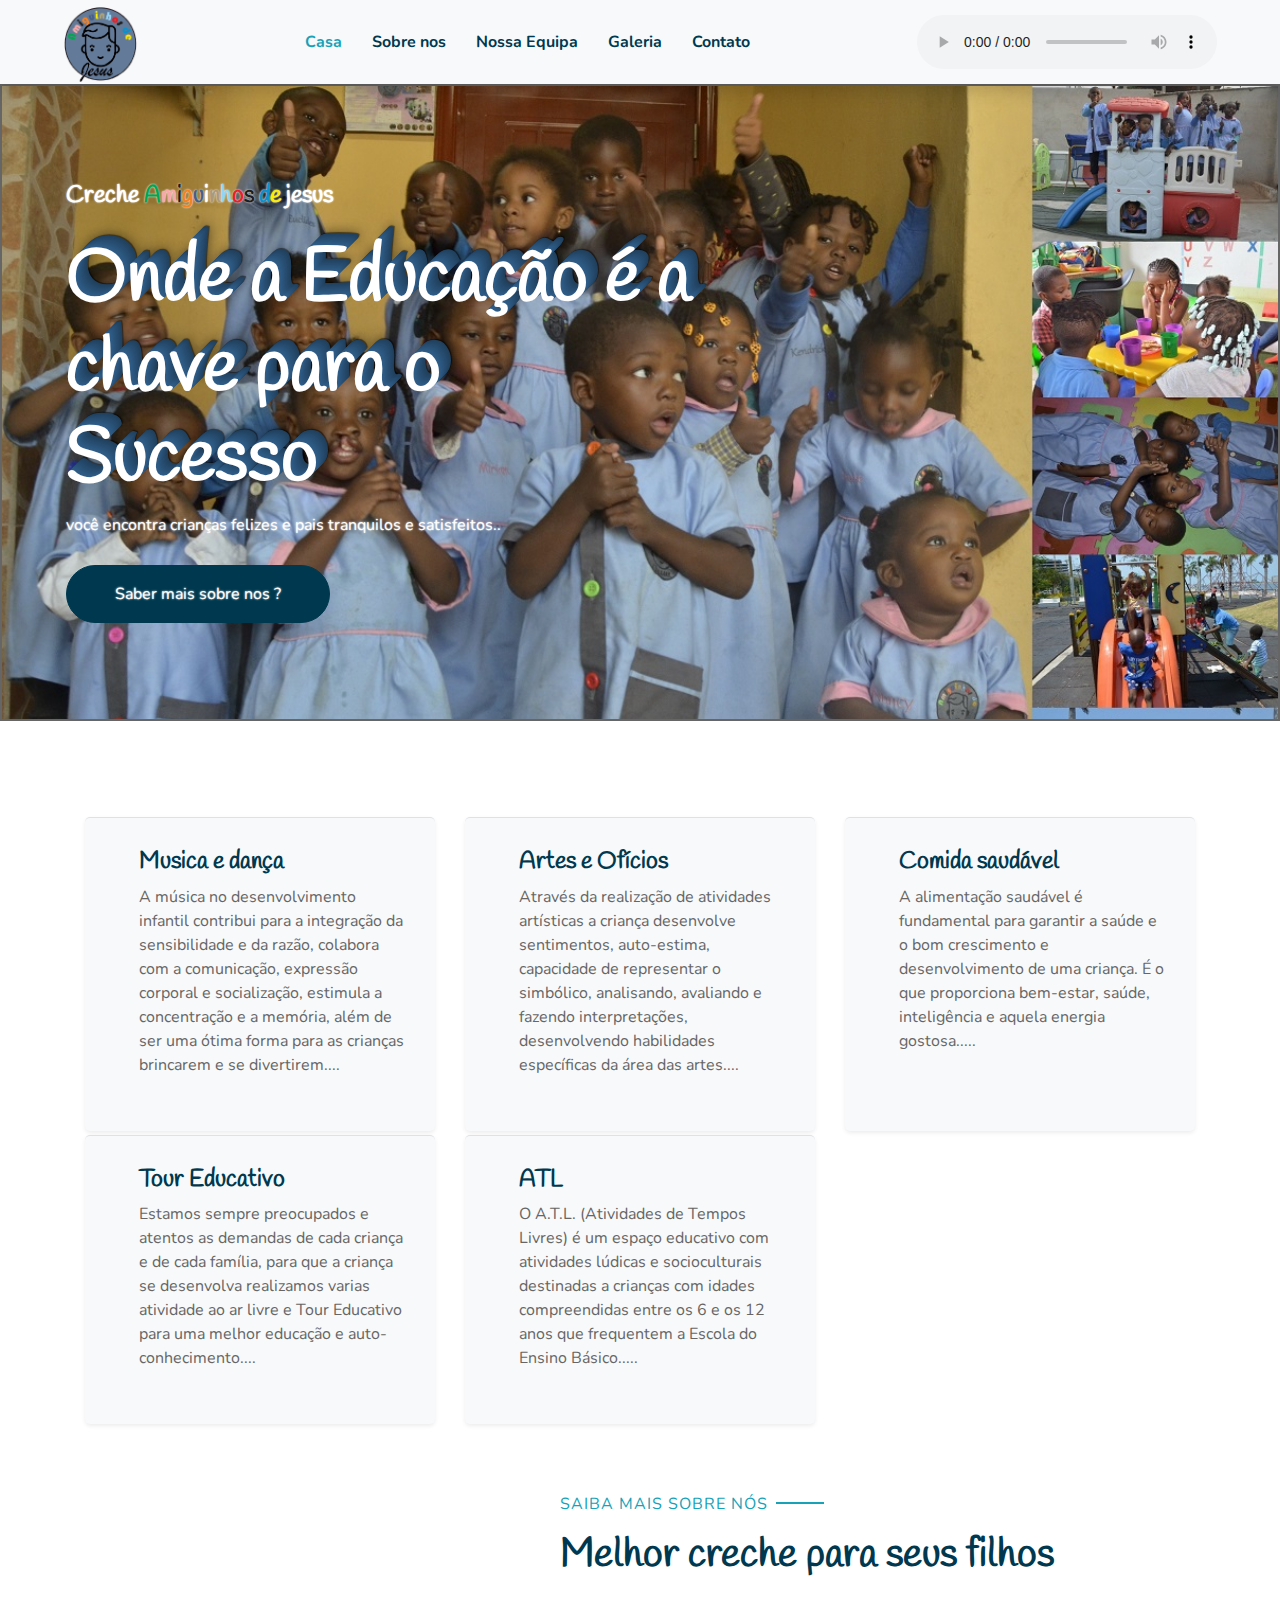
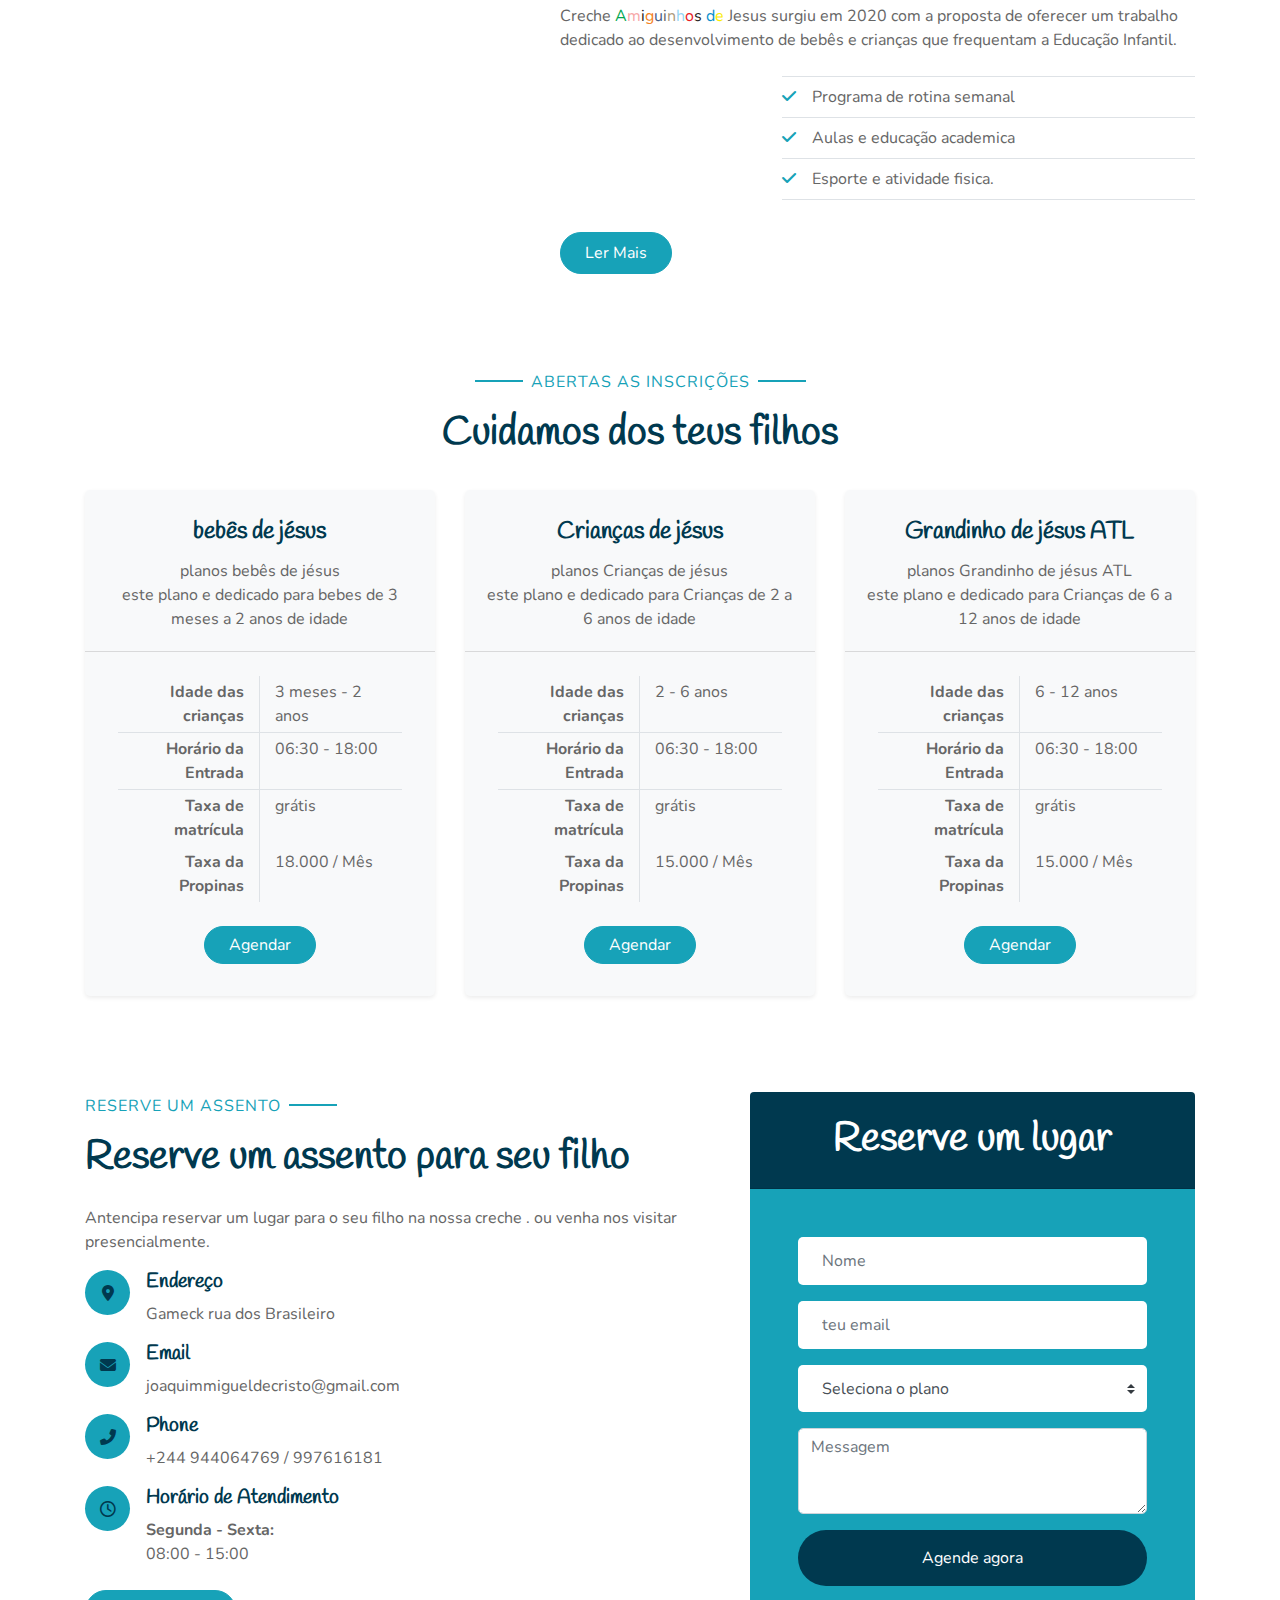
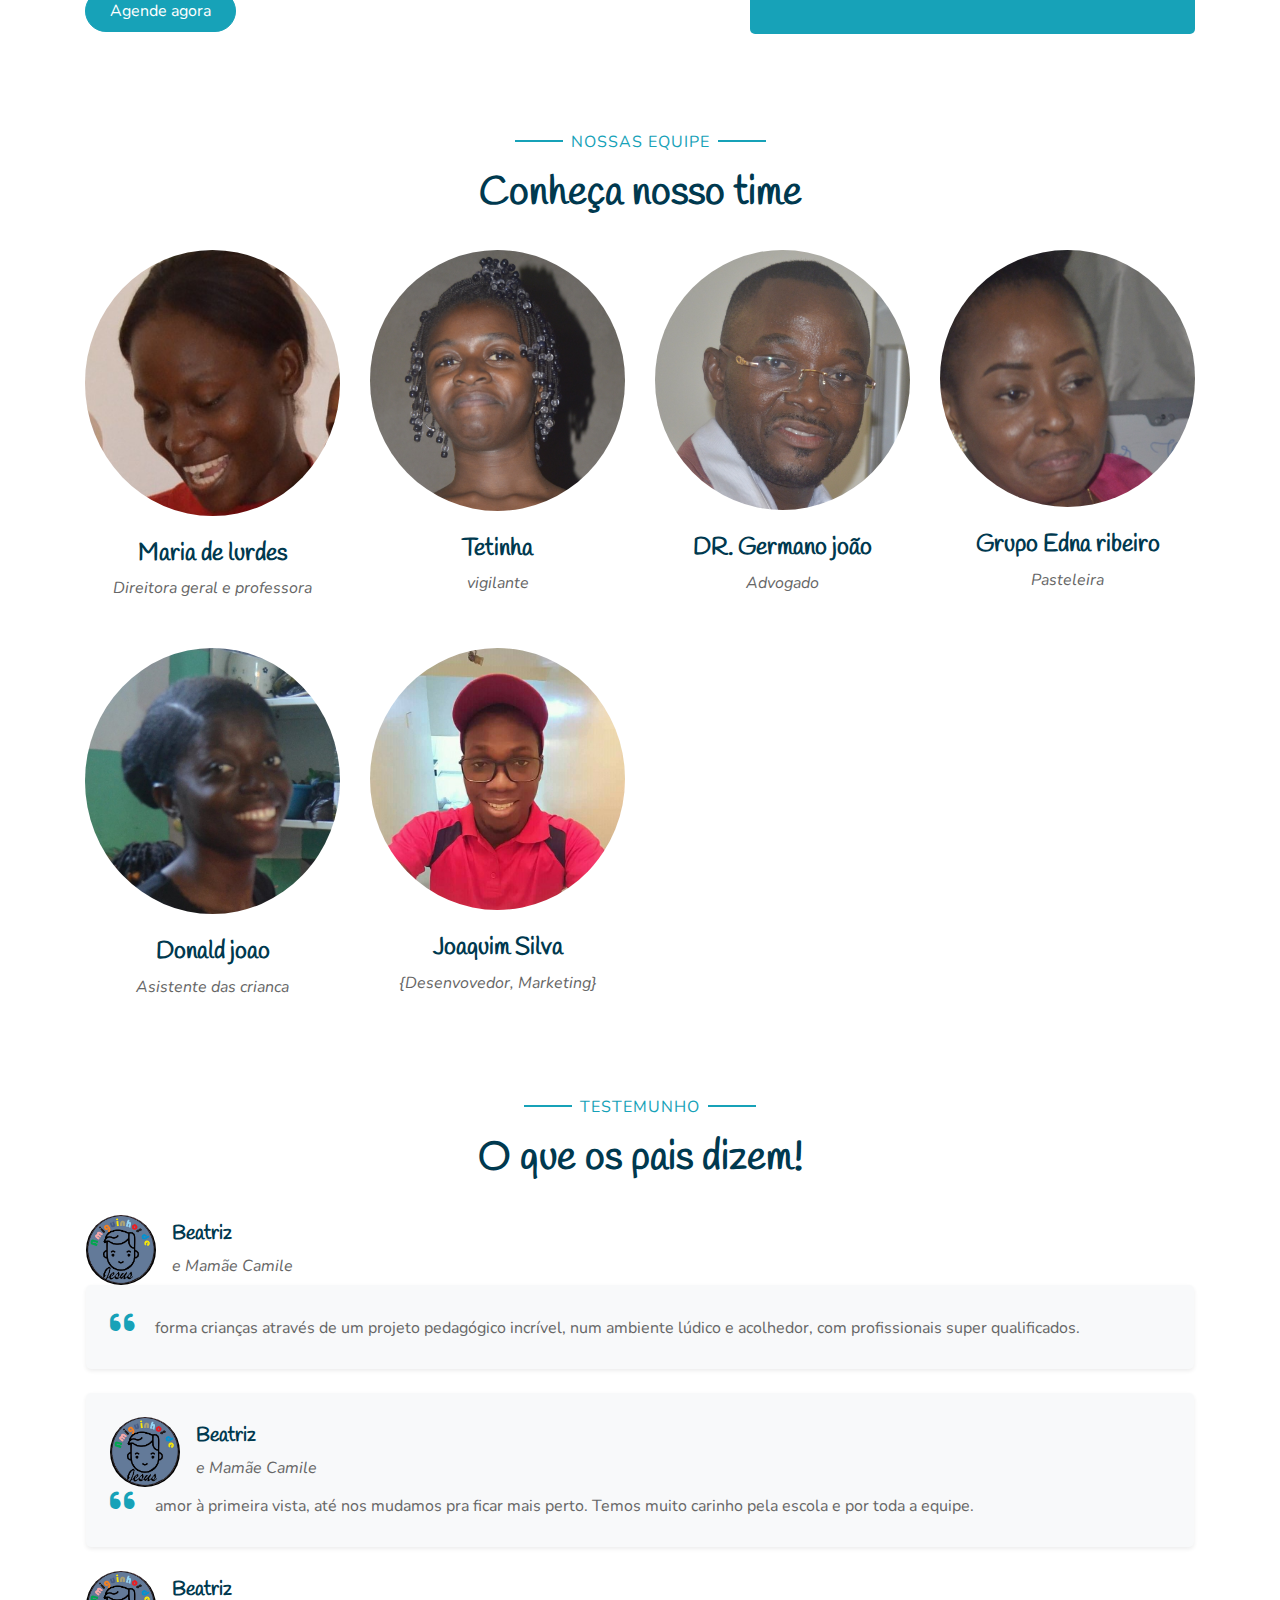
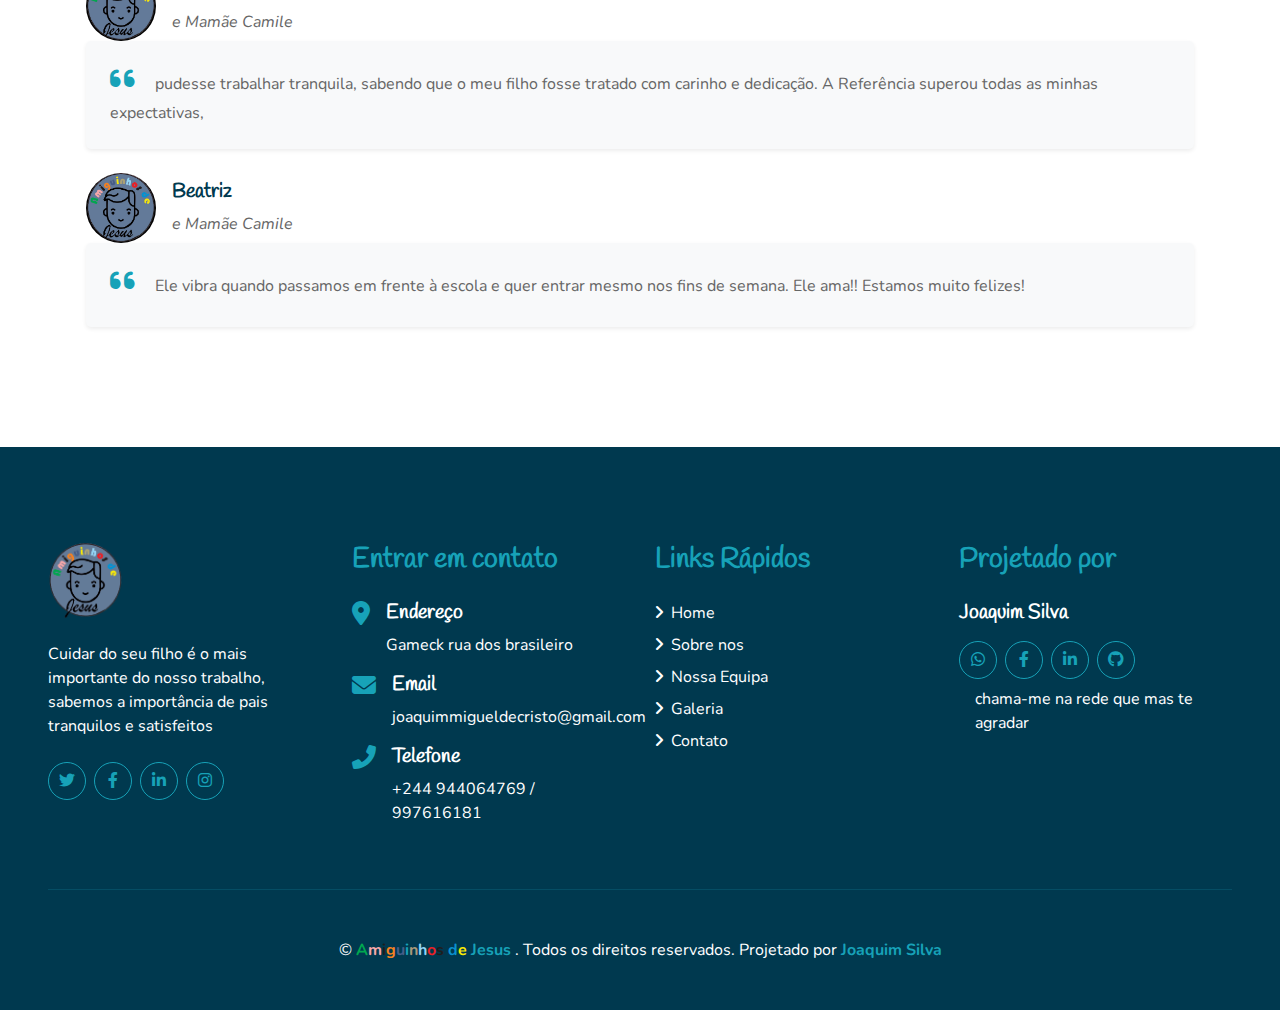
==== index.html @ a04d1e3f "first commit" ====
<!DOCTYPE html>
<html lang="en">

<head>
    <meta charset="UTF-8">
    <meta http-equiv="X-UA-Compatible" content="IE=edge">
    <title>Amiguinho de jesus</title>

    <meta content="width=device-width, initial-scale=1.0" name="viewport">
    <meta content="Free HTML Templates" name="keywords">
    <meta content="Free HTML Templates" name="description">

    <!-- Favicon -->
    <link rel="icon" href="assets/img/favicon.png" type="image/x-icon">
    <!-- Google Web Fonts -->
    <link rel="preconnect" href="https://fonts.gstatic.com">
    <link href="https://fonts.googleapis.com/css2?family=Handlee&family=Nunito&display=swap" rel="stylesheet">

    <!-- Font Awesome -->
 
    <link href="assets/css/fontawesome/css/all.min.css" rel="stylesheet">
   
    <!-- Customized Bootstrap Stylesheet -->
    <link href="assets/css/style.css" rel="stylesheet">
    <link href="assets/css/adicional.css" rel="stylesheet">

    <script src="./assets/js/app.js" async type="module" defer></script>
</head>

<body>
    <div id="app"> 
        <c-menu></c-menu>
        <router-view></router-view>
        <c-footer></c-footer>

    </div>

</body>


<script>

</script>

</html>
---- assets/css/style.css ----
/******* Bootstrap Theming ********/
/*!
 * Bootstrap v4.5.3 (https://getbootstrap.com/)
 * Copyright 2011-2020 The Bootstrap Authors
 * Copyright 2011-2020 Twitter, Inc.
 * Licensed under MIT (https://github.com/twbs/bootstrap/blob/main/LICENSE)
 */
:root {
  --blue: #007bff;
  --indigo: #6610f2;
  --purple: #6f42c1;
  --pink: #e83e8c;
  --red: #dc3545;
  --orange: #fd7e14;
  --yellow: #ffc107;
  --green: #28a745;
  --teal: #20c997;
  --cyan: #17a2b8;
  --white: #fff;
  --gray: #6c757d;
  --gray-dark: #343a40;
  --primary: #17a2b8;
  --secondary: #00394f;
  --success: #28a745;
  --info: #17a2b8;
  --warning: #ffc107;
  --danger: #dc3545;
  --light: #f8f9fa;
  --dark: #343a40;
  --breakpoint-xs: 0;
  --breakpoint-sm: 576px;
  --breakpoint-md: 768px;
  --breakpoint-lg: 992px;
  --breakpoint-xl: 1200px;
  --font-family-sans-serif: "Nunito", sans-serif;
  --font-family-monospace: SFMono-Regular, Menlo, Monaco, Consolas, "Liberation Mono", "Courier New", monospace;
}

*,
*::before,
*::after {
  box-sizing: border-box;
}

html {
  font-family: sans-serif;
  line-height: 1.15;
  -webkit-text-size-adjust: 100%;
  -webkit-tap-highlight-color: rgba(0, 0, 0, 0);
}

article, aside, figcaption, figure, footer, header, hgroup, main, nav, section {
  display: block;
}

body {
  margin: 0;
  font-family: "Nunito", sans-serif;
  font-size: 1rem;
  font-weight: 400;
  line-height: 1.5;
  color: #666666;
  text-align: left;
  background-color: #fff;
}

[tabindex="-1"]:focus:not(:focus-visible) {
  outline: 0 !important;
}

hr {
  box-sizing: content-box;
  height: 0;
  overflow: visible;
}

h1, h2, h3, h4, h5, h6 {
  margin-top: 0;
  margin-bottom: 0.5rem;
}

p {
  margin-top: 0;
  margin-bottom: 1rem;
}

abbr[title],
abbr[data-original-title] {
  text-decoration: underline;
  text-decoration: underline dotted;
  cursor: help;
  border-bottom: 0;
  text-decoration-skip-ink: none;
}

address {
  margin-bottom: 1rem;
  font-style: normal;
  line-height: inherit;
}

ol,
ul,
dl {
  margin-top: 0;
  margin-bottom: 1rem;
}

ol ol,
ul ul,
ol ul,
ul ol {
  margin-bottom: 0;
}

dt {
  font-weight: 700;
}

dd {
  margin-bottom: .5rem;
  margin-left: 0;
}

blockquote {
  margin: 0 0 1rem;
}

b,
strong {
  font-weight: bolder;
}

small {
  font-size: 80%;
}

sub,
sup {
  position: relative;
  font-size: 75%;
  line-height: 0;
  vertical-align: baseline;
}

sub {
  bottom: -.25em;
}

sup {
  top: -.5em;
}

a {
  color: #17a2b8;
  text-decoration: none;
  background-color: transparent;
}

a:hover {
  color: #0f6674;
  text-decoration: underline;
}

a:not([href]):not([class]) {
  color: inherit;
  text-decoration: none;
}

a:not([href]):not([class]):hover {
  color: inherit;
  text-decoration: none;
}

pre,
code,
kbd,
samp {
  font-family: SFMono-Regular, Menlo, Monaco, Consolas, "Liberation Mono", "Courier New", monospace;
  font-size: 1em;
}

pre {
  margin-top: 0;
  margin-bottom: 1rem;
  overflow: auto;
  -ms-overflow-style: scrollbar;
}

figure {
  margin: 0 0 1rem;
}

img {
  vertical-align: middle;
  border-style: none;
}

svg {
  overflow: hidden;
  vertical-align: middle;
}

table {
  border-collapse: collapse;
}

caption {
  padding-top: 0.75rem;
  padding-bottom: 0.75rem;
  color: #6c757d;
  text-align: left;
  caption-side: bottom;
}

th {
  text-align: inherit;
  text-align: -webkit-match-parent;
}

label {
  display: inline-block;
  margin-bottom: 0.5rem;
}

button {
  border-radius: 0;
}

button:focus {
  outline: 1px dotted;
  outline: 5px auto -webkit-focus-ring-color;
}

input,
button,
select,
optgroup,
textarea {
  margin: 0;
  font-family: inherit;
  font-size: inherit;
  line-height: inherit;
}

button,
input {
  overflow: visible;
}

button,
select {
  text-transform: none;
}

[role="button"] {
  cursor: pointer;
}

select {
  word-wrap: normal;
}

button,
[type="button"],
[type="reset"],
[type="submit"] {
  -webkit-appearance: button;
}

button:not(:disabled),
[type="button"]:not(:disabled),
[type="reset"]:not(:disabled),
[type="submit"]:not(:disabled) {
  cursor: pointer;
}

button::-moz-focus-inner,
[type="button"]::-moz-focus-inner,
[type="reset"]::-moz-focus-inner,
[type="submit"]::-moz-focus-inner {
  padding: 0;
  border-style: none;
}

input[type="radio"],
input[type="checkbox"] {
  box-sizing: border-box;
  padding: 0;
}

textarea {
  overflow: auto;
  resize: vertical;
}

fieldset {
  min-width: 0;
  padding: 0;
  margin: 0;
  border: 0;
}

legend {
  display: block;
  width: 100%;
  max-width: 100%;
  padding: 0;
  margin-bottom: .5rem;
  font-size: 1.5rem;
  line-height: inherit;
  color: inherit;
  white-space: normal;
}

@media (max-width: 1200px) {
  legend {
    font-size: calc(1.275rem + 0.3vw) ;
  }
}

progress {
  vertical-align: baseline;
}

[type="number"]::-webkit-inner-spin-button,
[type="number"]::-webkit-outer-spin-button {
  height: auto;
}

[type="search"] {
  outline-offset: -2px;
  -webkit-appearance: none;
}

[type="search"]::-webkit-search-decoration {
  -webkit-appearance: none;
}

::-webkit-file-upload-button {
  font: inherit;
  -webkit-appearance: button;
}

output {
  display: inline-block;
}

summary {
  display: list-item;
  cursor: pointer;
}

template {
  display: none;
}

[hidden] {
  display: none !important;
}

h1, h2, h3, h4, h5, h6,
.h1, .h2, .h3, .h4, .h5, .h6 {
  margin-bottom: 0.5rem;
  font-family: "Handlee", cursive;
  font-weight: bold;
  line-height: 1.2;
  color: #00394f;
}

h1, .h1 {
  font-size: 2.5rem;
}

@media (max-width: 1200px) {
  h1, .h1 {
    font-size: calc(1.375rem + 1.5vw) ;
  }
}

h2, .h2 {
  font-size: 2rem;
}

@media (max-width: 1200px) {
  h2, .h2 {
    font-size: calc(1.325rem + 0.9vw) ;
  }
}

h3, .h3 {
  font-size: 1.75rem;
}

@media (max-width: 1200px) {
  h3, .h3 {
    font-size: calc(1.3rem + 0.6vw) ;
  }
}

h4, .h4 {
  font-size: 1.5rem;
}

@media (max-width: 1200px) {
  h4, .h4 {
    font-size: calc(1.275rem + 0.3vw) ;
  }
}

h5, .h5 {
  font-size: 1.25rem;
}

h6, .h6 {
  font-size: 1rem;
}

.lead {
  font-size: 1.25rem;
  font-weight: 300;
}

.display-1 {
  font-size: 6rem;
  font-weight: 300;
  line-height: 1.2;
}

@media (max-width: 1200px) {
  .display-1 {
    font-size: calc(1.725rem + 5.7vw) ;
  }
}

.display-2 {
  font-size: 5.5rem;
  font-weight: 300;
  line-height: 1.2;
}

@media (max-width: 1200px) {
  .display-2 {
    font-size: calc(1.675rem + 5.1vw) ;
  }
}

.display-3 {
  font-size: 4.5rem;
  font-weight: 300;
  line-height: 1.2;
}

@media (max-width: 1200px) {
  .display-3 {
    font-size: calc(1.575rem + 3.9vw) ;
  }
}

.display-4 {
  font-size: 3.5rem;
  font-weight: 300;
  line-height: 1.2;
}

@media (max-width: 1200px) {
  .display-4 {
    font-size: calc(1.475rem + 2.7vw) ;
  }
}

hr {
  margin-top: 1rem;
  margin-bottom: 1rem;
  border: 0;
  border-top: 1px solid rgba(0, 0, 0, 0.1);
}

small,
.small {
  font-size: 80%;
  font-weight: 400;
}

mark,
.mark {
  padding: 0.2em;
  background-color: #fcf8e3;
}

.list-unstyled {
  padding-left: 0;
  list-style: none;
}

.list-inline {
  padding-left: 0;
  list-style: none;
}

.list-inline-item {
  display: inline-block;
}

.list-inline-item:not(:last-child) {
  margin-right: 0.5rem;
}

.initialism {
  font-size: 90%;
  text-transform: uppercase;
}

.blockquote {
  margin-bottom: 1rem;
  font-size: 1.25rem;
}

.blockquote-footer {
  display: block;
  font-size: 80%;
  color: #6c757d;
}

.blockquote-footer::before {
  content: "\2014\00A0";
}

.img-fluid {
  max-width: 100%;
  height: auto;
}

.img-thumbnail {
  padding: 0.25rem;
  background-color: #fff;
  border: 1px solid #dee2e6;
  border-radius: 5px;
  max-width: 100%;
  height: auto;
}

.figure {
  display: inline-block;
}

.figure-img {
  margin-bottom: 0.5rem;
  line-height: 1;
}

.figure-caption {
  font-size: 90%;
  color: #6c757d;
}

code {
  font-size: 87.5%;
  color: #e83e8c;
  word-wrap: break-word;
}

a > code {
  color: inherit;
}

kbd {
  padding: 0.2rem 0.4rem;
  font-size: 87.5%;
  color: #fff;
  background-color: #212529;
  border-radius: 0.2rem;
}

kbd kbd {
  padding: 0;
  font-size: 100%;
  font-weight: 700;
}

pre {
  display: block;
  font-size: 87.5%;
  color: #212529;
}

pre code {
  font-size: inherit;
  color: inherit;
  word-break: normal;
}

.pre-scrollable {
  max-height: 340px;
  overflow-y: scroll;
}

.container,
.container-fluid,
.container-sm,
.container-md,
.container-lg,
.container-xl {
  width: 100%;
  padding-right: 15px;
  padding-left: 15px;
  margin-right: auto;
  margin-left: auto;
}

@media (min-width: 576px) {
  .container, .container-sm {
    max-width: 540px;
  }
}

@media (min-width: 768px) {
  .container, .container-sm, .container-md {
    max-width: 720px;
  }
}

@media (min-width: 992px) {
  .container, .container-sm, .container-md, .container-lg {
    max-width: 960px;
  }
}

@media (min-width: 1200px) {
  .container, .container-sm, .container-md, .container-lg, .container-xl {
    max-width: 1140px;
  }
}

.row {
  display: flex;
  flex-wrap: wrap;
  margin-right: -15px;
  margin-left: -15px;
}

.no-gutters {
  margin-right: 0;
  margin-left: 0;
}

.no-gutters > .col,
.no-gutters > [class*="col-"] {
  padding-right: 0;
  padding-left: 0;
}

.col-1, .col-2, .col-3, .col-4, .col-5, .col-6, .col-7, .col-8, .col-9, .col-10, .col-11, .col-12, .col,
.col-auto, .col-sm-1, .col-sm-2, .col-sm-3, .col-sm-4, .col-sm-5, .col-sm-6, .col-sm-7, .col-sm-8, .col-sm-9, .col-sm-10, .col-sm-11, .col-sm-12, .col-sm,
.col-sm-auto, .col-md-1, .col-md-2, .col-md-3, .col-md-4, .col-md-5, .col-md-6, .col-md-7, .col-md-8, .col-md-9, .col-md-10, .col-md-11, .col-md-12, .col-md,
.col-md-auto, .col-lg-1, .col-lg-2, .col-lg-3, .col-lg-4, .col-lg-5, .col-lg-6, .col-lg-7, .col-lg-8, .col-lg-9, .col-lg-10, .col-lg-11, .col-lg-12, .col-lg,
.col-lg-auto, .col-xl-1, .col-xl-2, .col-xl-3, .col-xl-4, .col-xl-5, .col-xl-6, .col-xl-7, .col-xl-8, .col-xl-9, .col-xl-10, .col-xl-11, .col-xl-12, .col-xl,
.col-xl-auto {
  position: relative;
  width: 100%;
  padding-right: 15px;
  padding-left: 15px;
}

.col {
  flex-basis: 0;
  flex-grow: 1;
  max-width: 100%;
}

.row-cols-1 > * {
  flex: 0 0 100%;
  max-width: 100%;
}

.row-cols-2 > * {
  flex: 0 0 50%;
  max-width: 50%;
}

.row-cols-3 > * {
  flex: 0 0 33.33333%;
  max-width: 33.33333%;
}

.row-cols-4 > * {
  flex: 0 0 25%;
  max-width: 25%;
}

.row-cols-5 > * {
  flex: 0 0 20%;
  max-width: 20%;
}

.row-cols-6 > * {
  flex: 0 0 16.66667%;
  max-width: 16.66667%;
}

.col-auto {
  flex: 0 0 auto;
  width: auto;
  max-width: 100%;
}

.col-1 {
  flex: 0 0 8.33333%;
  max-width: 8.33333%;
}

.col-2 {
  flex: 0 0 16.66667%;
  max-width: 16.66667%;
}

.col-3 {
  flex: 0 0 25%;
  max-width: 25%;
}

.col-4 {
  flex: 0 0 33.33333%;
  max-width: 33.33333%;
}

.col-5 {
  flex: 0 0 41.66667%;
  max-width: 41.66667%;
}

.col-6 {
  flex: 0 0 50%;
  max-width: 50%;
}

.col-7 {
  flex: 0 0 58.33333%;
  max-width: 58.33333%;
}

.col-8 {
  flex: 0 0 66.66667%;
  max-width: 66.66667%;
}

.col-9 {
  flex: 0 0 75%;
  max-width: 75%;
}

.col-10 {
  flex: 0 0 83.33333%;
  max-width: 83.33333%;
}

.col-11 {
  flex: 0 0 91.66667%;
  max-width: 91.66667%;
}

.col-12 {
  flex: 0 0 100%;
  max-width: 100%;
}

.order-first {
  order: -1;
}

.order-last {
  order: 13;
}

.order-0 {
  order: 0;
}

.order-1 {
  order: 1;
}

.order-2 {
  order: 2;
}

.order-3 {
  order: 3;
}

.order-4 {
  order: 4;
}

.order-5 {
  order: 5;
}

.order-6 {
  order: 6;
}

.order-7 {
  order: 7;
}

.order-8 {
  order: 8;
}

.order-9 {
  order: 9;
}

.order-10 {
  order: 10;
}

.order-11 {
  order: 11;
}

.order-12 {
  order: 12;
}

.offset-1 {
  margin-left: 8.33333%;
}

.offset-2 {
  margin-left: 16.66667%;
}

.offset-3 {
  margin-left: 25%;
}

.offset-4 {
  margin-left: 33.33333%;
}

.offset-5 {
  margin-left: 41.66667%;
}

.offset-6 {
  margin-left: 50%;
}

.offset-7 {
  margin-left: 58.33333%;
}

.offset-8 {
  margin-left: 66.66667%;
}

.offset-9 {
  margin-left: 75%;
}

.offset-10 {
  margin-left: 83.33333%;
}

.offset-11 {
  margin-left: 91.66667%;
}

@media (min-width: 576px) {
  .col-sm {
    flex-basis: 0;
    flex-grow: 1;
    max-width: 100%;
  }
  .row-cols-sm-1 > * {
    flex: 0 0 100%;
    max-width: 100%;
  }
  .row-cols-sm-2 > * {
    flex: 0 0 50%;
    max-width: 50%;
  }
  .row-cols-sm-3 > * {
    flex: 0 0 33.33333%;
    max-width: 33.33333%;
  }
  .row-cols-sm-4 > * {
    flex: 0 0 25%;
    max-width: 25%;
  }
  .row-cols-sm-5 > * {
    flex: 0 0 20%;
    max-width: 20%;
  }
  .row-cols-sm-6 > * {
    flex: 0 0 16.66667%;
    max-width: 16.66667%;
  }
  .col-sm-auto {
    flex: 0 0 auto;
    width: auto;
    max-width: 100%;
  }
  .col-sm-1 {
    flex: 0 0 8.33333%;
    max-width: 8.33333%;
  }
  .col-sm-2 {
    flex: 0 0 16.66667%;
    max-width: 16.66667%;
  }
  .col-sm-3 {
    flex: 0 0 25%;
    max-width: 25%;
  }
  .col-sm-4 {
    flex: 0 0 33.33333%;
    max-width: 33.33333%;
  }
  .col-sm-5 {
    flex: 0 0 41.66667%;
    max-width: 41.66667%;
  }
  .col-sm-6 {
    flex: 0 0 50%;
    max-width: 50%;
  }
  .col-sm-7 {
    flex: 0 0 58.33333%;
    max-width: 58.33333%;
  }
  .col-sm-8 {
    flex: 0 0 66.66667%;
    max-width: 66.66667%;
  }
  .col-sm-9 {
    flex: 0 0 75%;
    max-width: 75%;
  }
  .col-sm-10 {
    flex: 0 0 83.33333%;
    max-width: 83.33333%;
  }
  .col-sm-11 {
    flex: 0 0 91.66667%;
    max-width: 91.66667%;
  }
  .col-sm-12 {
    flex: 0 0 100%;
    max-width: 100%;
  }
  .order-sm-first {
    order: -1;
  }
  .order-sm-last {
    order: 13;
  }
  .order-sm-0 {
    order: 0;
  }
  .order-sm-1 {
    order: 1;
  }
  .order-sm-2 {
    order: 2;
  }
  .order-sm-3 {
    order: 3;
  }
  .order-sm-4 {
    order: 4;
  }
  .order-sm-5 {
    order: 5;
  }
  .order-sm-6 {
    order: 6;
  }
  .order-sm-7 {
    order: 7;
  }
  .order-sm-8 {
    order: 8;
  }
  .order-sm-9 {
    order: 9;
  }
  .order-sm-10 {
    order: 10;
  }
  .order-sm-11 {
    order: 11;
  }
  .order-sm-12 {
    order: 12;
  }
  .offset-sm-0 {
    margin-left: 0;
  }
  .offset-sm-1 {
    margin-left: 8.33333%;
  }
  .offset-sm-2 {
    margin-left: 16.66667%;
  }
  .offset-sm-3 {
    margin-left: 25%;
  }
  .offset-sm-4 {
    margin-left: 33.33333%;
  }
  .offset-sm-5 {
    margin-left: 41.66667%;
  }
  .offset-sm-6 {
    margin-left: 50%;
  }
  .offset-sm-7 {
    margin-left: 58.33333%;
  }
  .offset-sm-8 {
    margin-left: 66.66667%;
  }
  .offset-sm-9 {
    margin-left: 75%;
  }
  .offset-sm-10 {
    margin-left: 83.33333%;
  }
  .offset-sm-11 {
    margin-left: 91.66667%;
  }
}

@media (min-width: 768px) {
  .col-md {
    flex-basis: 0;
    flex-grow: 1;
    max-width: 100%;
  }
  .row-cols-md-1 > * {
    flex: 0 0 100%;
    max-width: 100%;
  }
  .row-cols-md-2 > * {
    flex: 0 0 50%;
    max-width: 50%;
  }
  .row-cols-md-3 > * {
    flex: 0 0 33.33333%;
    max-width: 33.33333%;
  }
  .row-cols-md-4 > * {
    flex: 0 0 25%;
    max-width: 25%;
  }
  .row-cols-md-5 > * {
    flex: 0 0 20%;
    max-width: 20%;
  }
  .row-cols-md-6 > * {
    flex: 0 0 16.66667%;
    max-width: 16.66667%;
  }
  .col-md-auto {
    flex: 0 0 auto;
    width: auto;
    max-width: 100%;
  }
  .col-md-1 {
    flex: 0 0 8.33333%;
    max-width: 8.33333%;
  }
  .col-md-2 {
    flex: 0 0 16.66667%;
    max-width: 16.66667%;
  }
  .col-md-3 {
    flex: 0 0 25%;
    max-width: 25%;
  }
  .col-md-4 {
    flex: 0 0 33.33333%;
    max-width: 33.33333%;
  }
  .col-md-5 {
    flex: 0 0 41.66667%;
    max-width: 41.66667%;
  }
  .col-md-6 {
    flex: 0 0 50%;
    max-width: 50%;
  }
  .col-md-7 {
    flex: 0 0 58.33333%;
    max-width: 58.33333%;
  }
  .col-md-8 {
    flex: 0 0 66.66667%;
    max-width: 66.66667%;
  }
  .col-md-9 {
    flex: 0 0 75%;
    max-width: 75%;
  }
  .col-md-10 {
    flex: 0 0 83.33333%;
    max-width: 83.33333%;
  }
  .col-md-11 {
    flex: 0 0 91.66667%;
    max-width: 91.66667%;
  }
  .col-md-12 {
    flex: 0 0 100%;
    max-width: 100%;
  }
  .order-md-first {
    order: -1;
  }
  .order-md-last {
    order: 13;
  }
  .order-md-0 {
    order: 0;
  }
  .order-md-1 {
    order: 1;
  }
  .order-md-2 {
    order: 2;
  }
  .order-md-3 {
    order: 3;
  }
  .order-md-4 {
    order: 4;
  }
  .order-md-5 {
    order: 5;
  }
  .order-md-6 {
    order: 6;
  }
  .order-md-7 {
    order: 7;
  }
  .order-md-8 {
    order: 8;
  }
  .order-md-9 {
    order: 9;
  }
  .order-md-10 {
    order: 10;
  }
  .order-md-11 {
    order: 11;
  }
  .order-md-12 {
    order: 12;
  }
  .offset-md-0 {
    margin-left: 0;
  }
  .offset-md-1 {
    margin-left: 8.33333%;
  }
  .offset-md-2 {
    margin-left: 16.66667%;
  }
  .offset-md-3 {
    margin-left: 25%;
  }
  .offset-md-4 {
    margin-left: 33.33333%;
  }
  .offset-md-5 {
    margin-left: 41.66667%;
  }
  .offset-md-6 {
    margin-left: 50%;
  }
  .offset-md-7 {
    margin-left: 58.33333%;
  }
  .offset-md-8 {
    margin-left: 66.66667%;
  }
  .offset-md-9 {
    margin-left: 75%;
  }
  .offset-md-10 {
    margin-left: 83.33333%;
  }
  .offset-md-11 {
    margin-left: 91.66667%;
  }
}

@media (min-width: 992px) {
  .col-lg {
    flex-basis: 0;
    flex-grow: 1;
    max-width: 100%;
  }
  .row-cols-lg-1 > * {
    flex: 0 0 100%;
    max-width: 100%;
  }
  .row-cols-lg-2 > * {
    flex: 0 0 50%;
    max-width: 50%;
  }
  .row-cols-lg-3 > * {
    flex: 0 0 33.33333%;
    max-width: 33.33333%;
  }
  .row-cols-lg-4 > * {
    flex: 0 0 25%;
    max-width: 25%;
  }
  .row-cols-lg-5 > * {
    flex: 0 0 20%;
    max-width: 20%;
  }
  .row-cols-lg-6 > * {
    flex: 0 0 16.66667%;
    max-width: 16.66667%;
  }
  .col-lg-auto {
    flex: 0 0 auto;
    width: auto;
    max-width: 100%;
  }
  .col-lg-1 {
    flex: 0 0 8.33333%;
    max-width: 8.33333%;
  }
  .col-lg-2 {
    flex: 0 0 16.66667%;
    max-width: 16.66667%;
  }
  .col-lg-3 {
    flex: 0 0 25%;
    max-width: 25%;
  }
  .col-lg-4 {
    flex: 0 0 33.33333%;
    max-width: 33.33333%;
  }
  .col-lg-5 {
    flex: 0 0 41.66667%;
    max-width: 41.66667%;
  }
  .col-lg-6 {
    flex: 0 0 50%;
    max-width: 50%;
  }
  .col-lg-7 {
    flex: 0 0 58.33333%;
    max-width: 58.33333%;
  }
  .col-lg-8 {
    flex: 0 0 66.66667%;
    max-width: 66.66667%;
  }
  .col-lg-9 {
    flex: 0 0 75%;
    max-width: 75%;
  }
  .col-lg-10 {
    flex: 0 0 83.33333%;
    max-width: 83.33333%;
  }
  .col-lg-11 {
    flex: 0 0 91.66667%;
    max-width: 91.66667%;
  }
  .col-lg-12 {
    flex: 0 0 100%;
    max-width: 100%;
  }
  .order-lg-first {
    order: -1;
  }
  .order-lg-last {
    order: 13;
  }
  .order-lg-0 {
    order: 0;
  }
  .order-lg-1 {
    order: 1;
  }
  .order-lg-2 {
    order: 2;
  }
  .order-lg-3 {
    order: 3;
  }
  .order-lg-4 {
    order: 4;
  }
  .order-lg-5 {
    order: 5;
  }
  .order-lg-6 {
    order: 6;
  }
  .order-lg-7 {
    order: 7;
  }
  .order-lg-8 {
    order: 8;
  }
  .order-lg-9 {
    order: 9;
  }
  .order-lg-10 {
    order: 10;
  }
  .order-lg-11 {
    order: 11;
  }
  .order-lg-12 {
    order: 12;
  }
  .offset-lg-0 {
    margin-left: 0;
  }
  .offset-lg-1 {
    margin-left: 8.33333%;
  }
  .offset-lg-2 {
    margin-left: 16.66667%;
  }
  .offset-lg-3 {
    margin-left: 25%;
  }
  .offset-lg-4 {
    margin-left: 33.33333%;
  }
  .offset-lg-5 {
    margin-left: 41.66667%;
  }
  .offset-lg-6 {
    margin-left: 50%;
  }
  .offset-lg-7 {
    margin-left: 58.33333%;
  }
  .offset-lg-8 {
    margin-left: 66.66667%;
  }
  .offset-lg-9 {
    margin-left: 75%;
  }
  .offset-lg-10 {
    margin-left: 83.33333%;
  }
  .offset-lg-11 {
    margin-left: 91.66667%;
  }
}

@media (min-width: 1200px) {
  .col-xl {
    flex-basis: 0;
    flex-grow: 1;
    max-width: 100%;
  }
  .row-cols-xl-1 > * {
    flex: 0 0 100%;
    max-width: 100%;
  }
  .row-cols-xl-2 > * {
    flex: 0 0 50%;
    max-width: 50%;
  }
  .row-cols-xl-3 > * {
    flex: 0 0 33.33333%;
    max-width: 33.33333%;
  }
  .row-cols-xl-4 > * {
    flex: 0 0 25%;
    max-width: 25%;
  }
  .row-cols-xl-5 > * {
    flex: 0 0 20%;
    max-width: 20%;
  }
  .row-cols-xl-6 > * {
    flex: 0 0 16.66667%;
    max-width: 16.66667%;
  }
  .col-xl-auto {
    flex: 0 0 auto;
    width: auto;
    max-width: 100%;
  }
  .col-xl-1 {
    flex: 0 0 8.33333%;
    max-width: 8.33333%;
  }
  .col-xl-2 {
    flex: 0 0 16.66667%;
    max-width: 16.66667%;
  }
  .col-xl-3 {
    flex: 0 0 25%;
    max-width: 25%;
  }
  .col-xl-4 {
    flex: 0 0 33.33333%;
    max-width: 33.33333%;
  }
  .col-xl-5 {
    flex: 0 0 41.66667%;
    max-width: 41.66667%;
  }
  .col-xl-6 {
    flex: 0 0 50%;
    max-width: 50%;
  }
  .col-xl-7 {
    flex: 0 0 58.33333%;
    max-width: 58.33333%;
  }
  .col-xl-8 {
    flex: 0 0 66.66667%;
    max-width: 66.66667%;
  }
  .col-xl-9 {
    flex: 0 0 75%;
    max-width: 75%;
  }
  .col-xl-10 {
    flex: 0 0 83.33333%;
    max-width: 83.33333%;
  }
  .col-xl-11 {
    flex: 0 0 91.66667%;
    max-width: 91.66667%;
  }
  .col-xl-12 {
    flex: 0 0 100%;
    max-width: 100%;
  }
  .order-xl-first {
    order: -1;
  }
  .order-xl-last {
    order: 13;
  }
  .order-xl-0 {
    order: 0;
  }
  .order-xl-1 {
    order: 1;
  }
  .order-xl-2 {
    order: 2;
  }
  .order-xl-3 {
    order: 3;
  }
  .order-xl-4 {
    order: 4;
  }
  .order-xl-5 {
    order: 5;
  }
  .order-xl-6 {
    order: 6;
  }
  .order-xl-7 {
    order: 7;
  }
  .order-xl-8 {
    order: 8;
  }
  .order-xl-9 {
    order: 9;
  }
  .order-xl-10 {
    order: 10;
  }
  .order-xl-11 {
    order: 11;
  }
  .order-xl-12 {
    order: 12;
  }
  .offset-xl-0 {
    margin-left: 0;
  }
  .offset-xl-1 {
    margin-left: 8.33333%;
  }
  .offset-xl-2 {
    margin-left: 16.66667%;
  }
  .offset-xl-3 {
    margin-left: 25%;
  }
  .offset-xl-4 {
    margin-left: 33.33333%;
  }
  .offset-xl-5 {
    margin-left: 41.66667%;
  }
  .offset-xl-6 {
    margin-left: 50%;
  }
  .offset-xl-7 {
    margin-left: 58.33333%;
  }
  .offset-xl-8 {
    margin-left: 66.66667%;
  }
  .offset-xl-9 {
    margin-left: 75%;
  }
  .offset-xl-10 {
    margin-left: 83.33333%;
  }
  .offset-xl-11 {
    margin-left: 91.66667%;
  }
}

.table {
  width: 100%;
  margin-bottom: 1rem;
  color: #666666;
}

.table th,
.table td {
  padding: 0.75rem;
  vertical-align: top;
  border-top: 1px solid #dee2e6;
}

.table thead th {
  vertical-align: bottom;
  border-bottom: 2px solid #dee2e6;
}

.table tbody + tbody {
  border-top: 2px solid #dee2e6;
}

.table-sm th,
.table-sm td {
  padding: 0.3rem;
}

.table-bordered {
  border: 1px solid #dee2e6;
}

.table-bordered th,
.table-bordered td {
  border: 1px solid #dee2e6;
}

.table-bordered thead th,
.table-bordered thead td {
  border-bottom-width: 2px;
}

.table-borderless th,
.table-borderless td,
.table-borderless thead th,
.table-borderless tbody + tbody {
  border: 0;
}

.table-striped tbody tr:nth-of-type(odd) {
  background-color: rgba(0, 0, 0, 0.05);
}

.table-hover tbody tr:hover {
  color: #666666;
  background-color: rgba(0, 0, 0, 0.075);
}

.table-primary,
.table-primary > th,
.table-primary > td {
  background-color: #bee5eb;
}

.table-primary th,
.table-primary td,
.table-primary thead th,
.table-primary tbody + tbody {
  border-color: #86cfda;
}

.table-hover .table-primary:hover {
  background-color: #abdde5;
}

.table-hover .table-primary:hover > td,
.table-hover .table-primary:hover > th {
  background-color: #abdde5;
}

.table-secondary,
.table-secondary > th,
.table-secondary > td {
  background-color: #b8c8ce;
}

.table-secondary th,
.table-secondary td,
.table-secondary thead th,
.table-secondary tbody + tbody {
  border-color: #7a98a3;
}

.table-hover .table-secondary:hover {
  background-color: #a9bcc4;
}

.table-hover .table-secondary:hover > td,
.table-hover .table-secondary:hover > th {
  background-color: #a9bcc4;
}

.table-success,
.table-success > th,
.table-success > td {
  background-color: #c3e6cb;
}

.table-success th,
.table-success td,
.table-success thead th,
.table-success tbody + tbody {
  border-color: #8fd19e;
}

.table-hover .table-success:hover {
  background-color: #b1dfbb;
}

.table-hover .table-success:hover > td,
.table-hover .table-success:hover > th {
  background-color: #b1dfbb;
}

.table-info,
.table-info > th,
.table-info > td {
  background-color: #bee5eb;
}

.table-info th,
.table-info td,
.table-info thead th,
.table-info tbody + tbody {
  border-color: #86cfda;
}

.table-hover .table-info:hover {
  background-color: #abdde5;
}

.table-hover .table-info:hover > td,
.table-hover .table-info:hover > th {
  background-color: #abdde5;
}

.table-warning,
.table-warning > th,
.table-warning > td {
  background-color: #ffeeba;
}

.table-warning th,
.table-warning td,
.table-warning thead th,
.table-warning tbody + tbody {
  border-color: #ffdf7e;
}

.table-hover .table-warning:hover {
  background-color: #ffe8a1;
}

.table-hover .table-warning:hover > td,
.table-hover .table-warning:hover > th {
  background-color: #ffe8a1;
}

.table-danger,
.table-danger > th,
.table-danger > td {
  background-color: #f5c6cb;
}

.table-danger th,
.table-danger td,
.table-danger thead th,
.table-danger tbody + tbody {
  border-color: #ed969e;
}

.table-hover .table-danger:hover {
  background-color: #f1b0b7;
}

.table-hover .table-danger:hover > td,
.table-hover .table-danger:hover > th {
  background-color: #f1b0b7;
}

.table-light,
.table-light > th,
.table-light > td {
  background-color: #fdfdfe;
}

.table-light th,
.table-light td,
.table-light thead th,
.table-light tbody + tbody {
  border-color: #fbfcfc;
}

.table-hover .table-light:hover {
  background-color: #ececf6;
}

.table-hover .table-light:hover > td,
.table-hover .table-light:hover > th {
  background-color: #ececf6;
}

.table-dark,
.table-dark > th,
.table-dark > td {
  background-color: #c6c8ca;
}

.table-dark th,
.table-dark td,
.table-dark thead th,
.table-dark tbody + tbody {
  border-color: #95999c;
}

.table-hover .table-dark:hover {
  background-color: #b9bbbe;
}

.table-hover .table-dark:hover > td,
.table-hover .table-dark:hover > th {
  background-color: #b9bbbe;
}

.table-active,
.table-active > th,
.table-active > td {
  background-color: rgba(0, 0, 0, 0.075);
}

.table-hover .table-active:hover {
  background-color: rgba(0, 0, 0, 0.075);
}

.table-hover .table-active:hover > td,
.table-hover .table-active:hover > th {
  background-color: rgba(0, 0, 0, 0.075);
}

.table .thead-dark th {
  color: #fff;
  background-color: #343a40;
  border-color: #454d55;
}

.table .thead-light th {
  color: #495057;
  background-color: #e9ecef;
  border-color: #dee2e6;
}

.table-dark {
  color: #fff;
  background-color: #343a40;
}

.table-dark th,
.table-dark td,
.table-dark thead th {
  border-color: #454d55;
}

.table-dark.table-bordered {
  border: 0;
}

.table-dark.table-striped tbody tr:nth-of-type(odd) {
  background-color: rgba(255, 255, 255, 0.05);
}

.table-dark.table-hover tbody tr:hover {
  color: #fff;
  background-color: rgba(255, 255, 255, 0.075);
}

@media (max-width: 575.98px) {
  .table-responsive-sm {
    display: block;
    width: 100%;
    overflow-x: auto;
    -webkit-overflow-scrolling: touch;
  }
  .table-responsive-sm > .table-bordered {
    border: 0;
  }
}

@media (max-width: 767.98px) {
  .table-responsive-md {
    display: block;
    width: 100%;
    overflow-x: auto;
    -webkit-overflow-scrolling: touch;
  }
  .table-responsive-md > .table-bordered {
    border: 0;
  }
}

@media (max-width: 991.98px) {
  .table-responsive-lg {
    display: block;
    width: 100%;
    overflow-x: auto;
    -webkit-overflow-scrolling: touch;
  }
  .table-responsive-lg > .table-bordered {
    border: 0;
  }
}

@media (max-width: 1199.98px) {
  .table-responsive-xl {
    display: block;
    width: 100%;
    overflow-x: auto;
    -webkit-overflow-scrolling: touch;
  }
  .table-responsive-xl > .table-bordered {
    border: 0;
  }
}

.table-responsive {
  display: block;
  width: 100%;
  overflow-x: auto;
  -webkit-overflow-scrolling: touch;
}

.table-responsive > .table-bordered {
  border: 0;
}

.form-control {
  display: block;
  width: 100%;
  height: calc(1.5em + 0.75rem + 2px);
  padding: 0.375rem 0.75rem;
  font-size: 1rem;
  font-weight: 400;
  line-height: 1.5;
  color: #495057;
  background-color: #fff;
  background-clip: padding-box;
  border: 1px solid #ced4da;
  border-radius: 5px;
  transition: border-color 0.15s ease-in-out, box-shadow 0.15s ease-in-out;
}

@media (prefers-reduced-motion: reduce) {
  .form-control {
    transition: none;
  }
}

.form-control::-ms-expand {
  background-color: transparent;
  border: 0;
}

.form-control:-moz-focusring {
  color: transparent;
  text-shadow: 0 0 0 #495057;
}

.form-control:focus {
  color: #495057;
  background-color: #fff;
  border-color: #63d9ec;
  outline: 0;
  box-shadow: 0 0 0 0.2rem rgba(23, 162, 184, 0.25);
}

.form-control::placeholder {
  color: #6c757d;
  opacity: 1;
}

.form-control:disabled, .form-control[readonly] {
  background-color: #e9ecef;
  opacity: 1;
}

input[type="date"].form-control,
input[type="time"].form-control,
input[type="datetime-local"].form-control,
input[type="month"].form-control {
  appearance: none;
}

select.form-control:focus::-ms-value {
  color: #495057;
  background-color: #fff;
}

.form-control-file,
.form-control-range {
  display: block;
  width: 100%;
}

.col-form-label {
  padding-top: calc(0.375rem + 1px);
  padding-bottom: calc(0.375rem + 1px);
  margin-bottom: 0;
  font-size: inherit;
  line-height: 1.5;
}

.col-form-label-lg {
  padding-top: calc(0.5rem + 1px);
  padding-bottom: calc(0.5rem + 1px);
  font-size: 1.25rem;
  line-height: 1.5;
}

.col-form-label-sm {
  padding-top: calc(0.25rem + 1px);
  padding-bottom: calc(0.25rem + 1px);
  font-size: 0.875rem;
  line-height: 1.5;
}

.form-control-plaintext {
  display: block;
  width: 100%;
  padding: 0.375rem 0;
  margin-bottom: 0;
  font-size: 1rem;
  line-height: 1.5;
  color: #666666;
  background-color: transparent;
  border: solid transparent;
  border-width: 1px 0;
}

.form-control-plaintext.form-control-sm, .form-control-plaintext.form-control-lg {
  padding-right: 0;
  padding-left: 0;
}

.form-control-sm {
  height: calc(1.5em + 0.5rem + 2px);
  padding: 0.25rem 0.5rem;
  font-size: 0.875rem;
  line-height: 1.5;
  border-radius: 0.2rem;
}

.form-control-lg {
  height: calc(1.5em + 1rem + 2px);
  padding: 0.5rem 1rem;
  font-size: 1.25rem;
  line-height: 1.5;
  border-radius: 0.3rem;
}

select.form-control[size], select.form-control[multiple] {
  height: auto;
}

textarea.form-control {
  height: auto;
}

.form-group {
  margin-bottom: 1rem;
}

.form-text {
  display: block;
  margin-top: 0.25rem;
}

.form-row {
  display: flex;
  flex-wrap: wrap;
  margin-right: -5px;
  margin-left: -5px;
}

.form-row > .col,
.form-row > [class*="col-"] {
  padding-right: 5px;
  padding-left: 5px;
}

.form-check {
  position: relative;
  display: block;
  padding-left: 1.25rem;
}

.form-check-input {
  position: absolute;
  margin-top: 0.3rem;
  margin-left: -1.25rem;
}

.form-check-input[disabled] ~ .form-check-label,
.form-check-input:disabled ~ .form-check-label {
  color: #6c757d;
}

.form-check-label {
  margin-bottom: 0;
}

.form-check-inline {
  display: inline-flex;
  align-items: center;
  padding-left: 0;
  margin-right: 0.75rem;
}

.form-check-inline .form-check-input {
  position: static;
  margin-top: 0;
  margin-right: 0.3125rem;
  margin-left: 0;
}

.valid-feedback {
  display: none;
  width: 100%;
  margin-top: 0.25rem;
  font-size: 80%;
  color: #28a745;
}

.valid-tooltip {
  position: absolute;
  top: 100%;
  left: 0;
  z-index: 5;
  display: none;
  max-width: 100%;
  padding: 0.25rem 0.5rem;
  margin-top: .1rem;
  font-size: 0.875rem;
  line-height: 1.5;
  color: #fff;
  background-color: rgba(40, 167, 69, 0.9);
  border-radius: 5px;
}

.was-validated :valid ~ .valid-feedback,
.was-validated :valid ~ .valid-tooltip,
.is-valid ~ .valid-feedback,
.is-valid ~ .valid-tooltip {
  display: block;
}

.was-validated .form-control:valid, .form-control.is-valid {
  border-color: #28a745;
  padding-right: calc(1.5em + 0.75rem);
  background-image: url("data:image/svg+xml,%3csvg xmlns='http://www.w3.org/2000/svg' width='8' height='8' viewBox='0 0 8 8'%3e%3cpath fill='%2328a745' d='M2.3 6.73L.6 4.53c-.4-1.04.46-1.4 1.1-.8l1.1 1.4 3.4-3.8c.6-.63 1.6-.27 1.2.7l-4 4.6c-.43.5-.8.4-1.1.1z'/%3e%3c/svg%3e");
  background-repeat: no-repeat;
  background-position: right calc(0.375em + 0.1875rem) center;
  background-size: calc(0.75em + 0.375rem) calc(0.75em + 0.375rem);
}

.was-validated .form-control:valid:focus, .form-control.is-valid:focus {
  border-color: #28a745;
  box-shadow: 0 0 0 0.2rem rgba(40, 167, 69, 0.25);
}

.was-validated textarea.form-control:valid, textarea.form-control.is-valid {
  padding-right: calc(1.5em + 0.75rem);
  background-position: top calc(0.375em + 0.1875rem) right calc(0.375em + 0.1875rem);
}

.was-validated .custom-select:valid, .custom-select.is-valid {
  border-color: #28a745;
  padding-right: calc(0.75em + 2.3125rem);
  background: url("data:image/svg+xml,%3csvg xmlns='http://www.w3.org/2000/svg' width='4' height='5' viewBox='0 0 4 5'%3e%3cpath fill='%23343a40' d='M2 0L0 2h4zm0 5L0 3h4z'/%3e%3c/svg%3e") no-repeat right 0.75rem center/8px 10px, url("data:image/svg+xml,%3csvg xmlns='http://www.w3.org/2000/svg' width='8' height='8' viewBox='0 0 8 8'%3e%3cpath fill='%2328a745' d='M2.3 6.73L.6 4.53c-.4-1.04.46-1.4 1.1-.8l1.1 1.4 3.4-3.8c.6-.63 1.6-.27 1.2.7l-4 4.6c-.43.5-.8.4-1.1.1z'/%3e%3c/svg%3e") #fff no-repeat center right 1.75rem/calc(0.75em + 0.375rem) calc(0.75em + 0.375rem);
}

.was-validated .custom-select:valid:focus, .custom-select.is-valid:focus {
  border-color: #28a745;
  box-shadow: 0 0 0 0.2rem rgba(40, 167, 69, 0.25);
}

.was-validated .form-check-input:valid ~ .form-check-label, .form-check-input.is-valid ~ .form-check-label {
  color: #28a745;
}

.was-validated .form-check-input:valid ~ .valid-feedback,
.was-validated .form-check-input:valid ~ .valid-tooltip, .form-check-input.is-valid ~ .valid-feedback,
.form-check-input.is-valid ~ .valid-tooltip {
  display: block;
}

.was-validated .custom-control-input:valid ~ .custom-control-label, .custom-control-input.is-valid ~ .custom-control-label {
  color: #28a745;
}

.was-validated .custom-control-input:valid ~ .custom-control-label::before, .custom-control-input.is-valid ~ .custom-control-label::before {
  border-color: #28a745;
}

.was-validated .custom-control-input:valid:checked ~ .custom-control-label::before, .custom-control-input.is-valid:checked ~ .custom-control-label::before {
  border-color: #34ce57;
  background-color: #34ce57;
}

.was-validated .custom-control-input:valid:focus ~ .custom-control-label::before, .custom-control-input.is-valid:focus ~ .custom-control-label::before {
  box-shadow: 0 0 0 0.2rem rgba(40, 167, 69, 0.25);
}

.was-validated .custom-control-input:valid:focus:not(:checked) ~ .custom-control-label::before, .custom-control-input.is-valid:focus:not(:checked) ~ .custom-control-label::before {
  border-color: #28a745;
}

.was-validated .custom-file-input:valid ~ .custom-file-label, .custom-file-input.is-valid ~ .custom-file-label {
  border-color: #28a745;
}

.was-validated .custom-file-input:valid:focus ~ .custom-file-label, .custom-file-input.is-valid:focus ~ .custom-file-label {
  border-color: #28a745;
  box-shadow: 0 0 0 0.2rem rgba(40, 167, 69, 0.25);
}

.invalid-feedback {
  display: none;
  width: 100%;
  margin-top: 0.25rem;
  font-size: 80%;
  color: #dc3545;
}

.invalid-tooltip {
  position: absolute;
  top: 100%;
  left: 0;
  z-index: 5;
  display: none;
  max-width: 100%;
  padding: 0.25rem 0.5rem;
  margin-top: .1rem;
  font-size: 0.875rem;
  line-height: 1.5;
  color: #fff;
  background-color: rgba(220, 53, 69, 0.9);
  border-radius: 5px;
}

.was-validated :invalid ~ .invalid-feedback,
.was-validated :invalid ~ .invalid-tooltip,
.is-invalid ~ .invalid-feedback,
.is-invalid ~ .invalid-tooltip {
  display: block;
}

.was-validated .form-control:invalid, .form-control.is-invalid {
  border-color: #dc3545;
  padding-right: calc(1.5em + 0.75rem);
  background-image: url("data:image/svg+xml,%3csvg xmlns='http://www.w3.org/2000/svg' width='12' height='12' fill='none' stroke='%23dc3545' viewBox='0 0 12 12'%3e%3ccircle cx='6' cy='6' r='4.5'/%3e%3cpath stroke-linejoin='round' d='M5.8 3.6h.4L6 6.5z'/%3e%3ccircle cx='6' cy='8.2' r='.6' fill='%23dc3545' stroke='none'/%3e%3c/svg%3e");
  background-repeat: no-repeat;
  background-position: right calc(0.375em + 0.1875rem) center;
  background-size: calc(0.75em + 0.375rem) calc(0.75em + 0.375rem);
}

.was-validated .form-control:invalid:focus, .form-control.is-invalid:focus {
  border-color: #dc3545;
  box-shadow: 0 0 0 0.2rem rgba(220, 53, 69, 0.25);
}

.was-validated textarea.form-control:invalid, textarea.form-control.is-invalid {
  padding-right: calc(1.5em + 0.75rem);
  background-position: top calc(0.375em + 0.1875rem) right calc(0.375em + 0.1875rem);
}

.was-validated .custom-select:invalid, .custom-select.is-invalid {
  border-color: #dc3545;
  padding-right: calc(0.75em + 2.3125rem);
  background: url("data:image/svg+xml,%3csvg xmlns='http://www.w3.org/2000/svg' width='4' height='5' viewBox='0 0 4 5'%3e%3cpath fill='%23343a40' d='M2 0L0 2h4zm0 5L0 3h4z'/%3e%3c/svg%3e") no-repeat right 0.75rem center/8px 10px, url("data:image/svg+xml,%3csvg xmlns='http://www.w3.org/2000/svg' width='12' height='12' fill='none' stroke='%23dc3545' viewBox='0 0 12 12'%3e%3ccircle cx='6' cy='6' r='4.5'/%3e%3cpath stroke-linejoin='round' d='M5.8 3.6h.4L6 6.5z'/%3e%3ccircle cx='6' cy='8.2' r='.6' fill='%23dc3545' stroke='none'/%3e%3c/svg%3e") #fff no-repeat center right 1.75rem/calc(0.75em + 0.375rem) calc(0.75em + 0.375rem);
}

.was-validated .custom-select:invalid:focus, .custom-select.is-invalid:focus {
  border-color: #dc3545;
  box-shadow: 0 0 0 0.2rem rgba(220, 53, 69, 0.25);
}

.was-validated .form-check-input:invalid ~ .form-check-label, .form-check-input.is-invalid ~ .form-check-label {
  color: #dc3545;
}

.was-validated .form-check-input:invalid ~ .invalid-feedback,
.was-validated .form-check-input:invalid ~ .invalid-tooltip, .form-check-input.is-invalid ~ .invalid-feedback,
.form-check-input.is-invalid ~ .invalid-tooltip {
  display: block;
}

.was-validated .custom-control-input:invalid ~ .custom-control-label, .custom-control-input.is-invalid ~ .custom-control-label {
  color: #dc3545;
}

.was-validated .custom-control-input:invalid ~ .custom-control-label::before, .custom-control-input.is-invalid ~ .custom-control-label::before {
  border-color: #dc3545;
}

.was-validated .custom-control-input:invalid:checked ~ .custom-control-label::before, .custom-control-input.is-invalid:checked ~ .custom-control-label::before {
  border-color: #e4606d;
  background-color: #e4606d;
}

.was-validated .custom-control-input:invalid:focus ~ .custom-control-label::before, .custom-control-input.is-invalid:focus ~ .custom-control-label::before {
  box-shadow: 0 0 0 0.2rem rgba(220, 53, 69, 0.25);
}

.was-validated .custom-control-input:invalid:focus:not(:checked) ~ .custom-control-label::before, .custom-control-input.is-invalid:focus:not(:checked) ~ .custom-control-label::before {
  border-color: #dc3545;
}

.was-validated .custom-file-input:invalid ~ .custom-file-label, .custom-file-input.is-invalid ~ .custom-file-label {
  border-color: #dc3545;
}

.was-validated .custom-file-input:invalid:focus ~ .custom-file-label, .custom-file-input.is-invalid:focus ~ .custom-file-label {
  border-color: #dc3545;
  box-shadow: 0 0 0 0.2rem rgba(220, 53, 69, 0.25);
}

.form-inline {
  display: flex;
  flex-flow: row wrap;
  align-items: center;
}

.form-inline .form-check {
  width: 100%;
}

@media (min-width: 576px) {
  .form-inline label {
    display: flex;
    align-items: center;
    justify-content: center;
    margin-bottom: 0;
  }
  .form-inline .form-group {
    display: flex;
    flex: 0 0 auto;
    flex-flow: row wrap;
    align-items: center;
    margin-bottom: 0;
  }
  .form-inline .form-control {
    display: inline-block;
    width: auto;
    vertical-align: middle;
  }
  .form-inline .form-control-plaintext {
    display: inline-block;
  }
  .form-inline .input-group,
  .form-inline .custom-select {
    width: auto;
  }
  .form-inline .form-check {
    display: flex;
    align-items: center;
    justify-content: center;
    width: auto;
    padding-left: 0;
  }
  .form-inline .form-check-input {
    position: relative;
    flex-shrink: 0;
    margin-top: 0;
    margin-right: 0.25rem;
    margin-left: 0;
  }
  .form-inline .custom-control {
    align-items: center;
    justify-content: center;
  }
  .form-inline .custom-control-label {
    margin-bottom: 0;
  }
}

.btn {
  display: inline-block;
  font-weight: 400;
  color: #666666;
  text-align: center;
  vertical-align: middle;
  user-select: none;
  background-color: transparent;
  border: 1px solid transparent;
  padding: 0.375rem 0.75rem;
  font-size: 1rem;
  line-height: 1.5;
  border-radius: 30px;
  transition: color 0.15s ease-in-out, background-color 0.15s ease-in-out, border-color 0.15s ease-in-out, box-shadow 0.15s ease-in-out;
}

@media (prefers-reduced-motion: reduce) {
  .btn {
    transition: none;
  }
}

.btn:hover {
  color: #666666;
  text-decoration: none;
}

.btn:focus, .btn.focus {
  outline: 0;
  box-shadow: 0 0 0 0.2rem rgba(23, 162, 184, 0.25);
}

.btn.disabled, .btn:disabled {
  opacity: 0.65;
}

.btn:not(:disabled):not(.disabled) {
  cursor: pointer;
}

a.btn.disabled,
fieldset:disabled a.btn {
  pointer-events: none;
}

.btn-primary {
  color: #fff;
  background-color: #17a2b8;
  border-color: #17a2b8;
}

.btn-primary:hover {
  color: #fff;
  background-color: #138496;
  border-color: #117a8b;
}

.btn-primary:focus, .btn-primary.focus {
  color: #fff;
  background-color: #138496;
  border-color: #117a8b;
  box-shadow: 0 0 0 0.2rem rgba(58, 176, 195, 0.5);
}

.btn-primary.disabled, .btn-primary:disabled {
  color: #fff;
  background-color: #17a2b8;
  border-color: #17a2b8;
}

.btn-primary:not(:disabled):not(.disabled):active, .btn-primary:not(:disabled):not(.disabled).active,
.show > .btn-primary.dropdown-toggle {
  color: #fff;
  background-color: #117a8b;
  border-color: #10707f;
}

.btn-primary:not(:disabled):not(.disabled):active:focus, .btn-primary:not(:disabled):not(.disabled).active:focus,
.show > .btn-primary.dropdown-toggle:focus {
  box-shadow: 0 0 0 0.2rem rgba(58, 176, 195, 0.5);
}

.btn-secondary {
  color: #fff;
  background-color: #00394f;
  border-color: #00394f;
}

.btn-secondary:hover {
  color: #fff;
  background-color: #001d29;
  border-color: #00141c;
}

.btn-secondary:focus, .btn-secondary.focus {
  color: #fff;
  background-color: #001d29;
  border-color: #00141c;
  box-shadow: 0 0 0 0.2rem rgba(38, 87, 105, 0.5);
}

.btn-secondary.disabled, .btn-secondary:disabled {
  color: #fff;
  background-color: #00394f;
  border-color: #00394f;
}

.btn-secondary:not(:disabled):not(.disabled):active, .btn-secondary:not(:disabled):not(.disabled).active,
.show > .btn-secondary.dropdown-toggle {
  color: #fff;
  background-color: #00141c;
  border-color: #000b0f;
}

.btn-secondary:not(:disabled):not(.disabled):active:focus, .btn-secondary:not(:disabled):not(.disabled).active:focus,
.show > .btn-secondary.dropdown-toggle:focus {
  box-shadow: 0 0 0 0.2rem rgba(38, 87, 105, 0.5);
}

.btn-success {
  color: #fff;
  background-color: #28a745;
  border-color: #28a745;
}

.btn-success:hover {
  color: #fff;
  background-color: #218838;
  border-color: #1e7e34;
}

.btn-success:focus, .btn-success.focus {
  color: #fff;
  background-color: #218838;
  border-color: #1e7e34;
  box-shadow: 0 0 0 0.2rem rgba(72, 180, 97, 0.5);
}

.btn-success.disabled, .btn-success:disabled {
  color: #fff;
  background-color: #28a745;
  border-color: #28a745;
}

.btn-success:not(:disabled):not(.disabled):active, .btn-success:not(:disabled):not(.disabled).active,
.show > .btn-success.dropdown-toggle {
  color: #fff;
  background-color: #1e7e34;
  border-color: #1c7430;
}

.btn-success:not(:disabled):not(.disabled):active:focus, .btn-success:not(:disabled):not(.disabled).active:focus,
.show > .btn-success.dropdown-toggle:focus {
  box-shadow: 0 0 0 0.2rem rgba(72, 180, 97, 0.5);
}

.btn-info {
  color: #fff;
  background-color: #17a2b8;
  border-color: #17a2b8;
}

.btn-info:hover {
  color: #fff;
  background-color: #138496;
  border-color: #117a8b;
}

.btn-info:focus, .btn-info.focus {
  color: #fff;
  background-color: #138496;
  border-color: #117a8b;
  box-shadow: 0 0 0 0.2rem rgba(58, 176, 195, 0.5);
}

.btn-info.disabled, .btn-info:disabled {
  color: #fff;
  background-color: #17a2b8;
  border-color: #17a2b8;
}

.btn-info:not(:disabled):not(.disabled):active, .btn-info:not(:disabled):not(.disabled).active,
.show > .btn-info.dropdown-toggle {
  color: #fff;
  background-color: #117a8b;
  border-color: #10707f;
}

.btn-info:not(:disabled):not(.disabled):active:focus, .btn-info:not(:disabled):not(.disabled).active:focus,
.show > .btn-info.dropdown-toggle:focus {
  box-shadow: 0 0 0 0.2rem rgba(58, 176, 195, 0.5);
}

.btn-warning {
  color: #212529;
  background-color: #ffc107;
  border-color: #ffc107;
}

.btn-warning:hover {
  color: #212529;
  background-color: #e0a800;
  border-color: #d39e00;
}

.btn-warning:focus, .btn-warning.focus {
  color: #212529;
  background-color: #e0a800;
  border-color: #d39e00;
  box-shadow: 0 0 0 0.2rem rgba(222, 170, 12, 0.5);
}

.btn-warning.disabled, .btn-warning:disabled {
  color: #212529;
  background-color: #ffc107;
  border-color: #ffc107;
}

.btn-warning:not(:disabled):not(.disabled):active, .btn-warning:not(:disabled):not(.disabled).active,
.show > .btn-warning.dropdown-toggle {
  color: #212529;
  background-color: #d39e00;
  border-color: #c69500;
}

.btn-warning:not(:disabled):not(.disabled):active:focus, .btn-warning:not(:disabled):not(.disabled).active:focus,
.show > .btn-warning.dropdown-toggle:focus {
  box-shadow: 0 0 0 0.2rem rgba(222, 170, 12, 0.5);
}

.btn-danger {
  color: #fff;
  background-color: #dc3545;
  border-color: #dc3545;
}

.btn-danger:hover {
  color: #fff;
  background-color: #c82333;
  border-color: #bd2130;
}

.btn-danger:focus, .btn-danger.focus {
  color: #fff;
  background-color: #c82333;
  border-color: #bd2130;
  box-shadow: 0 0 0 0.2rem rgba(225, 83, 97, 0.5);
}

.btn-danger.disabled, .btn-danger:disabled {
  color: #fff;
  background-color: #dc3545;
  border-color: #dc3545;
}

.btn-danger:not(:disabled):not(.disabled):active, .btn-danger:not(:disabled):not(.disabled).active,
.show > .btn-danger.dropdown-toggle {
  color: #fff;
  background-color: #bd2130;
  border-color: #b21f2d;
}

.btn-danger:not(:disabled):not(.disabled):active:focus, .btn-danger:not(:disabled):not(.disabled).active:focus,
.show > .btn-danger.dropdown-toggle:focus {
  box-shadow: 0 0 0 0.2rem rgba(225, 83, 97, 0.5);
}

.btn-light {
  color: #212529;
  background-color: #f8f9fa;
  border-color: #f8f9fa;
}

.btn-light:hover {
  color: #212529;
  background-color: #e2e6ea;
  border-color: #dae0e5;
}

.btn-light:focus, .btn-light.focus {
  color: #212529;
  background-color: #e2e6ea;
  border-color: #dae0e5;
  box-shadow: 0 0 0 0.2rem rgba(216, 217, 219, 0.5);
}

.btn-light.disabled, .btn-light:disabled {
  color: #212529;
  background-color: #f8f9fa;
  border-color: #f8f9fa;
}

.btn-light:not(:disabled):not(.disabled):active, .btn-light:not(:disabled):not(.disabled).active,
.show > .btn-light.dropdown-toggle {
  color: #212529;
  background-color: #dae0e5;
  border-color: #d3d9df;
}

.btn-light:not(:disabled):not(.disabled):active:focus, .btn-light:not(:disabled):not(.disabled).active:focus,
.show > .btn-light.dropdown-toggle:focus {
  box-shadow: 0 0 0 0.2rem rgba(216, 217, 219, 0.5);
}

.btn-dark {
  color: #fff;
  background-color: #343a40;
  border-color: #343a40;
}

.btn-dark:hover {
  color: #fff;
  background-color: #23272b;
  border-color: #1d2124;
}

.btn-dark:focus, .btn-dark.focus {
  color: #fff;
  background-color: #23272b;
  border-color: #1d2124;
  box-shadow: 0 0 0 0.2rem rgba(82, 88, 93, 0.5);
}

.btn-dark.disabled, .btn-dark:disabled {
  color: #fff;
  background-color: #343a40;
  border-color: #343a40;
}

.btn-dark:not(:disabled):not(.disabled):active, .btn-dark:not(:disabled):not(.disabled).active,
.show > .btn-dark.dropdown-toggle {
  color: #fff;
  background-color: #1d2124;
  border-color: #171a1d;
}

.btn-dark:not(:disabled):not(.disabled):active:focus, .btn-dark:not(:disabled):not(.disabled).active:focus,
.show > .btn-dark.dropdown-toggle:focus {
  box-shadow: 0 0 0 0.2rem rgba(82, 88, 93, 0.5);
}

.btn-outline-primary {
  color: #17a2b8;
  border-color: #17a2b8;
}

.btn-outline-primary:hover {
  color: #fff;
  background-color: #17a2b8;
  border-color: #17a2b8;
}

.btn-outline-primary:focus, .btn-outline-primary.focus {
  box-shadow: 0 0 0 0.2rem rgba(23, 162, 184, 0.5);
}

.btn-outline-primary.disabled, .btn-outline-primary:disabled {
  color: #17a2b8;
  background-color: transparent;
}

.btn-outline-primary:not(:disabled):not(.disabled):active, .btn-outline-primary:not(:disabled):not(.disabled).active,
.show > .btn-outline-primary.dropdown-toggle {
  color: #fff;
  background-color: #17a2b8;
  border-color: #17a2b8;
}

.btn-outline-primary:not(:disabled):not(.disabled):active:focus, .btn-outline-primary:not(:disabled):not(.disabled).active:focus,
.show > .btn-outline-primary.dropdown-toggle:focus {
  box-shadow: 0 0 0 0.2rem rgba(23, 162, 184, 0.5);
}

.btn-outline-secondary {
  color: #00394f;
  border-color: #00394f;
}

.btn-outline-secondary:hover {
  color: #fff;
  background-color: #00394f;
  border-color: #00394f;
}

.btn-outline-secondary:focus, .btn-outline-secondary.focus {
  box-shadow: 0 0 0 0.2rem rgba(0, 57, 79, 0.5);
}

.btn-outline-secondary.disabled, .btn-outline-secondary:disabled {
  color: #00394f;
  background-color: transparent;
}

.btn-outline-secondary:not(:disabled):not(.disabled):active, .btn-outline-secondary:not(:disabled):not(.disabled).active,
.show > .btn-outline-secondary.dropdown-toggle {
  color: #fff;
  background-color: #00394f;
  border-color: #00394f;
}

.btn-outline-secondary:not(:disabled):not(.disabled):active:focus, .btn-outline-secondary:not(:disabled):not(.disabled).active:focus,
.show > .btn-outline-secondary.dropdown-toggle:focus {
  box-shadow: 0 0 0 0.2rem rgba(0, 57, 79, 0.5);
}

.btn-outline-success {
  color: #28a745;
  border-color: #28a745;
}

.btn-outline-success:hover {
  color: #fff;
  background-color: #28a745;
  border-color: #28a745;
}

.btn-outline-success:focus, .btn-outline-success.focus {
  box-shadow: 0 0 0 0.2rem rgba(40, 167, 69, 0.5);
}

.btn-outline-success.disabled, .btn-outline-success:disabled {
  color: #28a745;
  background-color: transparent;
}

.btn-outline-success:not(:disabled):not(.disabled):active, .btn-outline-success:not(:disabled):not(.disabled).active,
.show > .btn-outline-success.dropdown-toggle {
  color: #fff;
  background-color: #28a745;
  border-color: #28a745;
}

.btn-outline-success:not(:disabled):not(.disabled):active:focus, .btn-outline-success:not(:disabled):not(.disabled).active:focus,
.show > .btn-outline-success.dropdown-toggle:focus {
  box-shadow: 0 0 0 0.2rem rgba(40, 167, 69, 0.5);
}

.btn-outline-info {
  color: #17a2b8;
  border-color: #17a2b8;
}

.btn-outline-info:hover {
  color: #fff;
  background-color: #17a2b8;
  border-color: #17a2b8;
}

.btn-outline-info:focus, .btn-outline-info.focus {
  box-shadow: 0 0 0 0.2rem rgba(23, 162, 184, 0.5);
}

.btn-outline-info.disabled, .btn-outline-info:disabled {
  color: #17a2b8;
  background-color: transparent;
}

.btn-outline-info:not(:disabled):not(.disabled):active, .btn-outline-info:not(:disabled):not(.disabled).active,
.show > .btn-outline-info.dropdown-toggle {
  color: #fff;
  background-color: #17a2b8;
  border-color: #17a2b8;
}

.btn-outline-info:not(:disabled):not(.disabled):active:focus, .btn-outline-info:not(:disabled):not(.disabled).active:focus,
.show > .btn-outline-info.dropdown-toggle:focus {
  box-shadow: 0 0 0 0.2rem rgba(23, 162, 184, 0.5);
}

.btn-outline-warning {
  color: #ffc107;
  border-color: #ffc107;
}

.btn-outline-warning:hover {
  color: #212529;
  background-color: #ffc107;
  border-color: #ffc107;
}

.btn-outline-warning:focus, .btn-outline-warning.focus {
  box-shadow: 0 0 0 0.2rem rgba(255, 193, 7, 0.5);
}

.btn-outline-warning.disabled, .btn-outline-warning:disabled {
  color: #ffc107;
  background-color: transparent;
}

.btn-outline-warning:not(:disabled):not(.disabled):active, .btn-outline-warning:not(:disabled):not(.disabled).active,
.show > .btn-outline-warning.dropdown-toggle {
  color: #212529;
  background-color: #ffc107;
  border-color: #ffc107;
}

.btn-outline-warning:not(:disabled):not(.disabled):active:focus, .btn-outline-warning:not(:disabled):not(.disabled).active:focus,
.show > .btn-outline-warning.dropdown-toggle:focus {
  box-shadow: 0 0 0 0.2rem rgba(255, 193, 7, 0.5);
}

.btn-outline-danger {
  color: #dc3545;
  border-color: #dc3545;
}

.btn-outline-danger:hover {
  color: #fff;
  background-color: #dc3545;
  border-color: #dc3545;
}

.btn-outline-danger:focus, .btn-outline-danger.focus {
  box-shadow: 0 0 0 0.2rem rgba(220, 53, 69, 0.5);
}

.btn-outline-danger.disabled, .btn-outline-danger:disabled {
  color: #dc3545;
  background-color: transparent;
}

.btn-outline-danger:not(:disabled):not(.disabled):active, .btn-outline-danger:not(:disabled):not(.disabled).active,
.show > .btn-outline-danger.dropdown-toggle {
  color: #fff;
  background-color: #dc3545;
  border-color: #dc3545;
}

.btn-outline-danger:not(:disabled):not(.disabled):active:focus, .btn-outline-danger:not(:disabled):not(.disabled).active:focus,
.show > .btn-outline-danger.dropdown-toggle:focus {
  box-shadow: 0 0 0 0.2rem rgba(220, 53, 69, 0.5);
}

.btn-outline-light {
  color: #f8f9fa;
  border-color: #f8f9fa;
}

.btn-outline-light:hover {
  color: #212529;
  background-color: #f8f9fa;
  border-color: #f8f9fa;
}

.btn-outline-light:focus, .btn-outline-light.focus {
  box-shadow: 0 0 0 0.2rem rgba(248, 249, 250, 0.5);
}

.btn-outline-light.disabled, .btn-outline-light:disabled {
  color: #f8f9fa;
  background-color: transparent;
}

.btn-outline-light:not(:disabled):not(.disabled):active, .btn-outline-light:not(:disabled):not(.disabled).active,
.show > .btn-outline-light.dropdown-toggle {
  color: #212529;
  background-color: #f8f9fa;
  border-color: #f8f9fa;
}

.btn-outline-light:not(:disabled):not(.disabled):active:focus, .btn-outline-light:not(:disabled):not(.disabled).active:focus,
.show > .btn-outline-light.dropdown-toggle:focus {
  box-shadow: 0 0 0 0.2rem rgba(248, 249, 250, 0.5);
}

.btn-outline-dark {
  color: #343a40;
  border-color: #343a40;
}

.btn-outline-dark:hover {
  color: #fff;
  background-color: #343a40;
  border-color: #343a40;
}

.btn-outline-dark:focus, .btn-outline-dark.focus {
  box-shadow: 0 0 0 0.2rem rgba(52, 58, 64, 0.5);
}

.btn-outline-dark.disabled, .btn-outline-dark:disabled {
  color: #343a40;
  background-color: transparent;
}

.btn-outline-dark:not(:disabled):not(.disabled):active, .btn-outline-dark:not(:disabled):not(.disabled).active,
.show > .btn-outline-dark.dropdown-toggle {
  color: #fff;
  background-color: #343a40;
  border-color: #343a40;
}

.btn-outline-dark:not(:disabled):not(.disabled):active:focus, .btn-outline-dark:not(:disabled):not(.disabled).active:focus,
.show > .btn-outline-dark.dropdown-toggle:focus {
  box-shadow: 0 0 0 0.2rem rgba(52, 58, 64, 0.5);
}

.btn-link {
  font-weight: 400;
  color: #17a2b8;
  text-decoration: none;
}

.btn-link:hover {
  color: #0f6674;
  text-decoration: underline;
}

.btn-link:focus, .btn-link.focus {
  text-decoration: underline;
}

.btn-link:disabled, .btn-link.disabled {
  color: #6c757d;
  pointer-events: none;
}

.btn-lg, .btn-group-lg > .btn {
  padding: 0.5rem 1rem;
  font-size: 1.25rem;
  line-height: 1.5;
  border-radius: 0.3rem;
}

.btn-sm, .btn-group-sm > .btn {
  padding: 0.25rem 0.5rem;
  font-size: 0.875rem;
  line-height: 1.5;
  border-radius: 0.2rem;
}

.btn-block {
  display: block;
  width: 100%;
}

.btn-block + .btn-block {
  margin-top: 0.5rem;
}

input[type="submit"].btn-block,
input[type="reset"].btn-block,
input[type="button"].btn-block {
  width: 100%;
}

.fade {
  transition: opacity 0.15s linear;
}

@media (prefers-reduced-motion: reduce) {
  .fade {
    transition: none;
  }
}

.fade:not(.show) {
  opacity: 0;
}

.collapse:not(.show) {
  display: none;
}

.collapsing {
  position: relative;
  height: 0;
  overflow: hidden;
  transition: height 0.35s ease;
}

@media (prefers-reduced-motion: reduce) {
  .collapsing {
    transition: none;
  }
}

.dropup,
.dropright,
.dropdown,
.dropleft {
  position: relative;
}

.dropdown-toggle {
  white-space: nowrap;
}

.dropdown-toggle::after {
  display: inline-block;
  margin-left: 0.255em;
  vertical-align: 0.255em;
  content: "";
  border-top: 0.3em solid;
  border-right: 0.3em solid transparent;
  border-bottom: 0;
  border-left: 0.3em solid transparent;
}

.dropdown-toggle:empty::after {
  margin-left: 0;
}

.dropdown-menu {
  position: absolute;
  top: 100%;
  left: 0;
  z-index: 1000;
  display: none;
  float: left;
  min-width: 10rem;
  padding: 0.5rem 0;
  margin: 0.125rem 0 0;
  font-size: 1rem;
  color: #666666;
  text-align: left;
  list-style: none;
  background-color: #fff;
  background-clip: padding-box;
  border: 1px solid rgba(0, 0, 0, 0.15);
  border-radius: 5px;
}

.dropdown-menu-left {
  right: auto;
  left: 0;
}

.dropdown-menu-right {
  right: 0;
  left: auto;
}

@media (min-width: 576px) {
  .dropdown-menu-sm-left {
    right: auto;
    left: 0;
  }
  .dropdown-menu-sm-right {
    right: 0;
    left: auto;
  }
}

@media (min-width: 768px) {
  .dropdown-menu-md-left {
    right: auto;
    left: 0;
  }
  .dropdown-menu-md-right {
    right: 0;
    left: auto;
  }
}

@media (min-width: 992px) {
  .dropdown-menu-lg-left {
    right: auto;
    left: 0;
  }
  .dropdown-menu-lg-right {
    right: 0;
    left: auto;
  }
}

@media (min-width: 1200px) {
  .dropdown-menu-xl-left {
    right: auto;
    left: 0;
  }
  .dropdown-menu-xl-right {
    right: 0;
    left: auto;
  }
}

.dropup .dropdown-menu {
  top: auto;
  bottom: 100%;
  margin-top: 0;
  margin-bottom: 0.125rem;
}

.dropup .dropdown-toggle::after {
  display: inline-block;
  margin-left: 0.255em;
  vertical-align: 0.255em;
  content: "";
  border-top: 0;
  border-right: 0.3em solid transparent;
  border-bottom: 0.3em solid;
  border-left: 0.3em solid transparent;
}

.dropup .dropdown-toggle:empty::after {
  margin-left: 0;
}

.dropright .dropdown-menu {
  top: 0;
  right: auto;
  left: 100%;
  margin-top: 0;
  margin-left: 0.125rem;
}

.dropright .dropdown-toggle::after {
  display: inline-block;
  margin-left: 0.255em;
  vertical-align: 0.255em;
  content: "";
  border-top: 0.3em solid transparent;
  border-right: 0;
  border-bottom: 0.3em solid transparent;
  border-left: 0.3em solid;
}

.dropright .dropdown-toggle:empty::after {
  margin-left: 0;
}

.dropright .dropdown-toggle::after {
  vertical-align: 0;
}

.dropleft .dropdown-menu {
  top: 0;
  right: 100%;
  left: auto;
  margin-top: 0;
  margin-right: 0.125rem;
}

.dropleft .dropdown-toggle::after {
  display: inline-block;
  margin-left: 0.255em;
  vertical-align: 0.255em;
  content: "";
}

.dropleft .dropdown-toggle::after {
  display: none;
}

.dropleft .dropdown-toggle::before {
  display: inline-block;
  margin-right: 0.255em;
  vertical-align: 0.255em;
  content: "";
  border-top: 0.3em solid transparent;
  border-right: 0.3em solid;
  border-bottom: 0.3em solid transparent;
}

.dropleft .dropdown-toggle:empty::after {
  margin-left: 0;
}

.dropleft .dropdown-toggle::before {
  vertical-align: 0;
}

.dropdown-menu[x-placement^="top"], .dropdown-menu[x-placement^="right"], .dropdown-menu[x-placement^="bottom"], .dropdown-menu[x-placement^="left"] {
  right: auto;
  bottom: auto;
}

.dropdown-divider {
  height: 0;
  margin: 0.5rem 0;
  overflow: hidden;
  border-top: 1px solid #e9ecef;
}

.dropdown-item {
  display: block;
  width: 100%;
  padding: 0.25rem 1.5rem;
  clear: both;
  font-weight: 400;
  color: #212529;
  text-align: inherit;
  white-space: nowrap;
  background-color: transparent;
  border: 0;
}

.dropdown-item:hover, .dropdown-item:focus {
  color: #16181b;
  text-decoration: none;
  background-color: #f8f9fa;
}

.dropdown-item.active, .dropdown-item:active {
  color: #fff;
  text-decoration: none;
  background-color: #17a2b8;
}

.dropdown-item.disabled, .dropdown-item:disabled {
  color: #6c757d;
  pointer-events: none;
  background-color: transparent;
}

.dropdown-menu.show {
  display: block;
}

.dropdown-header {
  display: block;
  padding: 0.5rem 1.5rem;
  margin-bottom: 0;
  font-size: 0.875rem;
  color: #6c757d;
  white-space: nowrap;
}

.dropdown-item-text {
  display: block;
  padding: 0.25rem 1.5rem;
  color: #212529;
}

.btn-group,
.btn-group-vertical {
  position: relative;
  display: inline-flex;
  vertical-align: middle;
}

.btn-group > .btn,
.btn-group-vertical > .btn {
  position: relative;
  flex: 1 1 auto;
}

.btn-group > .btn:hover,
.btn-group-vertical > .btn:hover {
  z-index: 1;
}

.btn-group > .btn:focus, .btn-group > .btn:active, .btn-group > .btn.active,
.btn-group-vertical > .btn:focus,
.btn-group-vertical > .btn:active,
.btn-group-vertical > .btn.active {
  z-index: 1;
}

.btn-toolbar {
  display: flex;
  flex-wrap: wrap;
  justify-content: flex-start;
}

.btn-toolbar .input-group {
  width: auto;
}

.btn-group > .btn:not(:first-child),
.btn-group > .btn-group:not(:first-child) {
  margin-left: -1px;
}

.btn-group > .btn:not(:last-child):not(.dropdown-toggle),
.btn-group > .btn-group:not(:last-child) > .btn {
  border-top-right-radius: 0;
  border-bottom-right-radius: 0;
}

.btn-group > .btn:not(:first-child),
.btn-group > .btn-group:not(:first-child) > .btn {
  border-top-left-radius: 0;
  border-bottom-left-radius: 0;
}

.dropdown-toggle-split {
  padding-right: 0.5625rem;
  padding-left: 0.5625rem;
}

.dropdown-toggle-split::after,
.dropup .dropdown-toggle-split::after,
.dropright .dropdown-toggle-split::after {
  margin-left: 0;
}

.dropleft .dropdown-toggle-split::before {
  margin-right: 0;
}

.btn-sm + .dropdown-toggle-split, .btn-group-sm > .btn + .dropdown-toggle-split {
  padding-right: 0.375rem;
  padding-left: 0.375rem;
}

.btn-lg + .dropdown-toggle-split, .btn-group-lg > .btn + .dropdown-toggle-split {
  padding-right: 0.75rem;
  padding-left: 0.75rem;
}

.btn-group-vertical {
  flex-direction: column;
  align-items: flex-start;
  justify-content: center;
}

.btn-group-vertical > .btn,
.btn-group-vertical > .btn-group {
  width: 100%;
}

.btn-group-vertical > .btn:not(:first-child),
.btn-group-vertical > .btn-group:not(:first-child) {
  margin-top: -1px;
}

.btn-group-vertical > .btn:not(:last-child):not(.dropdown-toggle),
.btn-group-vertical > .btn-group:not(:last-child) > .btn {
  border-bottom-right-radius: 0;
  border-bottom-left-radius: 0;
}

.btn-group-vertical > .btn:not(:first-child),
.btn-group-vertical > .btn-group:not(:first-child) > .btn {
  border-top-left-radius: 0;
  border-top-right-radius: 0;
}

.btn-group-toggle > .btn,
.btn-group-toggle > .btn-group > .btn {
  margin-bottom: 0;
}

.btn-group-toggle > .btn input[type="radio"],
.btn-group-toggle > .btn input[type="checkbox"],
.btn-group-toggle > .btn-group > .btn input[type="radio"],
.btn-group-toggle > .btn-group > .btn input[type="checkbox"] {
  position: absolute;
  clip: rect(0, 0, 0, 0);
  pointer-events: none;
}

.input-group {
  position: relative;
  display: flex;
  flex-wrap: wrap;
  align-items: stretch;
  width: 100%;
}

.input-group > .form-control,
.input-group > .form-control-plaintext,
.input-group > .custom-select,
.input-group > .custom-file {
  position: relative;
  flex: 1 1 auto;
  width: 1%;
  min-width: 0;
  margin-bottom: 0;
}

.input-group > .form-control + .form-control,
.input-group > .form-control + .custom-select,
.input-group > .form-control + .custom-file,
.input-group > .form-control-plaintext + .form-control,
.input-group > .form-control-plaintext + .custom-select,
.input-group > .form-control-plaintext + .custom-file,
.input-group > .custom-select + .form-control,
.input-group > .custom-select + .custom-select,
.input-group > .custom-select + .custom-file,
.input-group > .custom-file + .form-control,
.input-group > .custom-file + .custom-select,
.input-group > .custom-file + .custom-file {
  margin-left: -1px;
}

.input-group > .form-control:focus,
.input-group > .custom-select:focus,
.input-group > .custom-file .custom-file-input:focus ~ .custom-file-label {
  z-index: 3;
}

.input-group > .custom-file .custom-file-input:focus {
  z-index: 4;
}

.input-group > .form-control:not(:last-child),
.input-group > .custom-select:not(:last-child) {
  border-top-right-radius: 0;
  border-bottom-right-radius: 0;
}

.input-group > .form-control:not(:first-child),
.input-group > .custom-select:not(:first-child) {
  border-top-left-radius: 0;
  border-bottom-left-radius: 0;
}

.input-group > .custom-file {
  display: flex;
  align-items: center;
}

.input-group > .custom-file:not(:last-child) .custom-file-label,
.input-group > .custom-file:not(:last-child) .custom-file-label::after {
  border-top-right-radius: 0;
  border-bottom-right-radius: 0;
}

.input-group > .custom-file:not(:first-child) .custom-file-label {
  border-top-left-radius: 0;
  border-bottom-left-radius: 0;
}

.input-group-prepend,
.input-group-append {
  display: flex;
}

.input-group-prepend .btn,
.input-group-append .btn {
  position: relative;
  z-index: 2;
}

.input-group-prepend .btn:focus,
.input-group-append .btn:focus {
  z-index: 3;
}

.input-group-prepend .btn + .btn,
.input-group-prepend .btn + .input-group-text,
.input-group-prepend .input-group-text + .input-group-text,
.input-group-prepend .input-group-text + .btn,
.input-group-append .btn + .btn,
.input-group-append .btn + .input-group-text,
.input-group-append .input-group-text + .input-group-text,
.input-group-append .input-group-text + .btn {
  margin-left: -1px;
}

.input-group-prepend {
  margin-right: -1px;
}

.input-group-append {
  margin-left: -1px;
}

.input-group-text {
  display: flex;
  align-items: center;
  padding: 0.375rem 0.75rem;
  margin-bottom: 0;
  font-size: 1rem;
  font-weight: 400;
  line-height: 1.5;
  color: #495057;
  text-align: center;
  white-space: nowrap;
  background-color: #e9ecef;
  border: 1px solid #ced4da;
  border-radius: 5px;
}

.input-group-text input[type="radio"],
.input-group-text input[type="checkbox"] {
  margin-top: 0;
}

.input-group-lg > .form-control:not(textarea),
.input-group-lg > .custom-select {
  height: calc(1.5em + 1rem + 2px);
}

.input-group-lg > .form-control,
.input-group-lg > .custom-select,
.input-group-lg > .input-group-prepend > .input-group-text,
.input-group-lg > .input-group-append > .input-group-text,
.input-group-lg > .input-group-prepend > .btn,
.input-group-lg > .input-group-append > .btn {
  padding: 0.5rem 1rem;
  font-size: 1.25rem;
  line-height: 1.5;
  border-radius: 0.3rem;
}

.input-group-sm > .form-control:not(textarea),
.input-group-sm > .custom-select {
  height: calc(1.5em + 0.5rem + 2px);
}

.input-group-sm > .form-control,
.input-group-sm > .custom-select,
.input-group-sm > .input-group-prepend > .input-group-text,
.input-group-sm > .input-group-append > .input-group-text,
.input-group-sm > .input-group-prepend > .btn,
.input-group-sm > .input-group-append > .btn {
  padding: 0.25rem 0.5rem;
  font-size: 0.875rem;
  line-height: 1.5;
  border-radius: 0.2rem;
}

.input-group-lg > .custom-select,
.input-group-sm > .custom-select {
  padding-right: 1.75rem;
}

.input-group > .input-group-prepend > .btn,
.input-group > .input-group-prepend > .input-group-text,
.input-group > .input-group-append:not(:last-child) > .btn,
.input-group > .input-group-append:not(:last-child) > .input-group-text,
.input-group > .input-group-append:last-child > .btn:not(:last-child):not(.dropdown-toggle),
.input-group > .input-group-append:last-child > .input-group-text:not(:last-child) {
  border-top-right-radius: 0;
  border-bottom-right-radius: 0;
}

.input-group > .input-group-append > .btn,
.input-group > .input-group-append > .input-group-text,
.input-group > .input-group-prepend:not(:first-child) > .btn,
.input-group > .input-group-prepend:not(:first-child) > .input-group-text,
.input-group > .input-group-prepend:first-child > .btn:not(:first-child),
.input-group > .input-group-prepend:first-child > .input-group-text:not(:first-child) {
  border-top-left-radius: 0;
  border-bottom-left-radius: 0;
}

.custom-control {
  position: relative;
  z-index: 1;
  display: block;
  min-height: 1.5rem;
  padding-left: 1.5rem;
  color-adjust: exact;
}

.custom-control-inline {
  display: inline-flex;
  margin-right: 1rem;
}

.custom-control-input {
  position: absolute;
  left: 0;
  z-index: -1;
  width: 1rem;
  height: 1.25rem;
  opacity: 0;
}

.custom-control-input:checked ~ .custom-control-label::before {
  color: #fff;
  border-color: #17a2b8;
  background-color: #17a2b8;
}

.custom-control-input:focus ~ .custom-control-label::before {
  box-shadow: 0 0 0 0.2rem rgba(23, 162, 184, 0.25);
}

.custom-control-input:focus:not(:checked) ~ .custom-control-label::before {
  border-color: #63d9ec;
}

.custom-control-input:not(:disabled):active ~ .custom-control-label::before {
  color: #fff;
  background-color: #90e4f1;
  border-color: #90e4f1;
}

.custom-control-input[disabled] ~ .custom-control-label, .custom-control-input:disabled ~ .custom-control-label {
  color: #6c757d;
}

.custom-control-input[disabled] ~ .custom-control-label::before, .custom-control-input:disabled ~ .custom-control-label::before {
  background-color: #e9ecef;
}

.custom-control-label {
  position: relative;
  margin-bottom: 0;
  vertical-align: top;
}

.custom-control-label::before {
  position: absolute;
  top: 0.25rem;
  left: -1.5rem;
  display: block;
  width: 1rem;
  height: 1rem;
  pointer-events: none;
  content: "";
  background-color: #fff;
  border: #adb5bd solid 1px;
}

.custom-control-label::after {
  position: absolute;
  top: 0.25rem;
  left: -1.5rem;
  display: block;
  width: 1rem;
  height: 1rem;
  content: "";
  background: no-repeat 50% / 50% 50%;
}

.custom-checkbox .custom-control-label::before {
  border-radius: 5px;
}

.custom-checkbox .custom-control-input:checked ~ .custom-control-label::after {
  background-image: url("data:image/svg+xml,%3csvg xmlns='http://www.w3.org/2000/svg' width='8' height='8' viewBox='0 0 8 8'%3e%3cpath fill='%23fff' d='M6.564.75l-3.59 3.612-1.538-1.55L0 4.26l2.974 2.99L8 2.193z'/%3e%3c/svg%3e");
}

.custom-checkbox .custom-control-input:indeterminate ~ .custom-control-label::before {
  border-color: #17a2b8;
  background-color: #17a2b8;
}

.custom-checkbox .custom-control-input:indeterminate ~ .custom-control-label::after {
  background-image: url("data:image/svg+xml,%3csvg xmlns='http://www.w3.org/2000/svg' width='4' height='4' viewBox='0 0 4 4'%3e%3cpath stroke='%23fff' d='M0 2h4'/%3e%3c/svg%3e");
}

.custom-checkbox .custom-control-input:disabled:checked ~ .custom-control-label::before {
  background-color: rgba(23, 162, 184, 0.5);
}

.custom-checkbox .custom-control-input:disabled:indeterminate ~ .custom-control-label::before {
  background-color: rgba(23, 162, 184, 0.5);
}

.custom-radio .custom-control-label::before {
  border-radius: 50%;
}

.custom-radio .custom-control-input:checked ~ .custom-control-label::after {
  background-image: url("data:image/svg+xml,%3csvg xmlns='http://www.w3.org/2000/svg' width='12' height='12' viewBox='-4 -4 8 8'%3e%3ccircle r='3' fill='%23fff'/%3e%3c/svg%3e");
}

.custom-radio .custom-control-input:disabled:checked ~ .custom-control-label::before {
  background-color: rgba(23, 162, 184, 0.5);
}

.custom-switch {
  padding-left: 2.25rem;
}

.custom-switch .custom-control-label::before {
  left: -2.25rem;
  width: 1.75rem;
  pointer-events: all;
  border-radius: 0.5rem;
}

.custom-switch .custom-control-label::after {
  top: calc(0.25rem + 2px);
  left: calc(-2.25rem + 2px);
  width: calc(1rem - 4px);
  height: calc(1rem - 4px);
  background-color: #adb5bd;
  border-radius: 0.5rem;
  transition: transform 0.15s ease-in-out, background-color 0.15s ease-in-out, border-color 0.15s ease-in-out, box-shadow 0.15s ease-in-out;
}

@media (prefers-reduced-motion: reduce) {
  .custom-switch .custom-control-label::after {
    transition: none;
  }
}

.custom-switch .custom-control-input:checked ~ .custom-control-label::after {
  background-color: #fff;
  transform: translateX(0.75rem);
}

.custom-switch .custom-control-input:disabled:checked ~ .custom-control-label::before {
  background-color: rgba(23, 162, 184, 0.5);
}

.custom-select {
  display: inline-block;
  width: 100%;
  height: calc(1.5em + 0.75rem + 2px);
  padding: 0.375rem 1.75rem 0.375rem 0.75rem;
  font-size: 1rem;
  font-weight: 400;
  line-height: 1.5;
  color: #495057;
  vertical-align: middle;
  background: #fff url("data:image/svg+xml,%3csvg xmlns='http://www.w3.org/2000/svg' width='4' height='5' viewBox='0 0 4 5'%3e%3cpath fill='%23343a40' d='M2 0L0 2h4zm0 5L0 3h4z'/%3e%3c/svg%3e") no-repeat right 0.75rem center/8px 10px;
  border: 1px solid #ced4da;
  border-radius: 5px;
  appearance: none;
}

.custom-select:focus {
  border-color: #63d9ec;
  outline: 0;
  box-shadow: 0 0 0 0.2rem rgba(23, 162, 184, 0.25);
}

.custom-select:focus::-ms-value {
  color: #495057;
  background-color: #fff;
}

.custom-select[multiple], .custom-select[size]:not([size="1"]) {
  height: auto;
  padding-right: 0.75rem;
  background-image: none;
}

.custom-select:disabled {
  color: #6c757d;
  background-color: #e9ecef;
}

.custom-select::-ms-expand {
  display: none;
}

.custom-select:-moz-focusring {
  color: transparent;
  text-shadow: 0 0 0 #495057;
}

.custom-select-sm {
  height: calc(1.5em + 0.5rem + 2px);
  padding-top: 0.25rem;
  padding-bottom: 0.25rem;
  padding-left: 0.5rem;
  font-size: 0.875rem;
}

.custom-select-lg {
  height: calc(1.5em + 1rem + 2px);
  padding-top: 0.5rem;
  padding-bottom: 0.5rem;
  padding-left: 1rem;
  font-size: 1.25rem;
}

.custom-file {
  position: relative;
  display: inline-block;
  width: 100%;
  height: calc(1.5em + 0.75rem + 2px);
  margin-bottom: 0;
}

.custom-file-input {
  position: relative;
  z-index: 2;
  width: 100%;
  height: calc(1.5em + 0.75rem + 2px);
  margin: 0;
  opacity: 0;
}

.custom-file-input:focus ~ .custom-file-label {
  border-color: #63d9ec;
  box-shadow: 0 0 0 0.2rem rgba(23, 162, 184, 0.25);
}

.custom-file-input[disabled] ~ .custom-file-label,
.custom-file-input:disabled ~ .custom-file-label {
  background-color: #e9ecef;
}

.custom-file-input:lang(en) ~ .custom-file-label::after {
  content: "Browse";
}

.custom-file-input ~ .custom-file-label[data-browse]::after {
  content: attr(data-browse);
}

.custom-file-label {
  position: absolute;
  top: 0;
  right: 0;
  left: 0;
  z-index: 1;
  height: calc(1.5em + 0.75rem + 2px);
  padding: 0.375rem 0.75rem;
  font-weight: 400;
  line-height: 1.5;
  color: #495057;
  background-color: #fff;
  border: 1px solid #ced4da;
  border-radius: 5px;
}

.custom-file-label::after {
  position: absolute;
  top: 0;
  right: 0;
  bottom: 0;
  z-index: 3;
  display: block;
  height: calc(1.5em + 0.75rem);
  padding: 0.375rem 0.75rem;
  line-height: 1.5;
  color: #495057;
  content: "Browse";
  background-color: #e9ecef;
  border-left: inherit;
  border-radius: 0 5px 5px 0;
}

.custom-range {
  width: 100%;
  height: 1.4rem;
  padding: 0;
  background-color: transparent;
  appearance: none;
}

.custom-range:focus {
  outline: none;
}

.custom-range:focus::-webkit-slider-thumb {
  box-shadow: 0 0 0 1px #fff, 0 0 0 0.2rem rgba(23, 162, 184, 0.25);
}

.custom-range:focus::-moz-range-thumb {
  box-shadow: 0 0 0 1px #fff, 0 0 0 0.2rem rgba(23, 162, 184, 0.25);
}

.custom-range:focus::-ms-thumb {
  box-shadow: 0 0 0 1px #fff, 0 0 0 0.2rem rgba(23, 162, 184, 0.25);
}

.custom-range::-moz-focus-outer {
  border: 0;
}

.custom-range::-webkit-slider-thumb {
  width: 1rem;
  height: 1rem;
  margin-top: -0.25rem;
  background-color: #17a2b8;
  border: 0;
  border-radius: 1rem;
  transition: background-color 0.15s ease-in-out, border-color 0.15s ease-in-out, box-shadow 0.15s ease-in-out;
  appearance: none;
}

@media (prefers-reduced-motion: reduce) {
  .custom-range::-webkit-slider-thumb {
    transition: none;
  }
}

.custom-range::-webkit-slider-thumb:active {
  background-color: #90e4f1;
}

.custom-range::-webkit-slider-runnable-track {
  width: 100%;
  height: 0.5rem;
  color: transparent;
  cursor: pointer;
  background-color: #dee2e6;
  border-color: transparent;
  border-radius: 1rem;
}

.custom-range::-moz-range-thumb {
  width: 1rem;
  height: 1rem;
  background-color: #17a2b8;
  border: 0;
  border-radius: 1rem;
  transition: background-color 0.15s ease-in-out, border-color 0.15s ease-in-out, box-shadow 0.15s ease-in-out;
  appearance: none;
}

@media (prefers-reduced-motion: reduce) {
  .custom-range::-moz-range-thumb {
    transition: none;
  }
}

.custom-range::-moz-range-thumb:active {
  background-color: #90e4f1;
}

.custom-range::-moz-range-track {
  width: 100%;
  height: 0.5rem;
  color: transparent;
  cursor: pointer;
  background-color: #dee2e6;
  border-color: transparent;
  border-radius: 1rem;
}

.custom-range::-ms-thumb {
  width: 1rem;
  height: 1rem;
  margin-top: 0;
  margin-right: 0.2rem;
  margin-left: 0.2rem;
  background-color: #17a2b8;
  border: 0;
  border-radius: 1rem;
  transition: background-color 0.15s ease-in-out, border-color 0.15s ease-in-out, box-shadow 0.15s ease-in-out;
  appearance: none;
}

@media (prefers-reduced-motion: reduce) {
  .custom-range::-ms-thumb {
    transition: none;
  }
}

.custom-range::-ms-thumb:active {
  background-color: #90e4f1;
}

.custom-range::-ms-track {
  width: 100%;
  height: 0.5rem;
  color: transparent;
  cursor: pointer;
  background-color: transparent;
  border-color: transparent;
  border-width: 0.5rem;
}

.custom-range::-ms-fill-lower {
  background-color: #dee2e6;
  border-radius: 1rem;
}

.custom-range::-ms-fill-upper {
  margin-right: 15px;
  background-color: #dee2e6;
  border-radius: 1rem;
}

.custom-range:disabled::-webkit-slider-thumb {
  background-color: #adb5bd;
}

.custom-range:disabled::-webkit-slider-runnable-track {
  cursor: default;
}

.custom-range:disabled::-moz-range-thumb {
  background-color: #adb5bd;
}

.custom-range:disabled::-moz-range-track {
  cursor: default;
}

.custom-range:disabled::-ms-thumb {
  background-color: #adb5bd;
}

.custom-control-label::before,
.custom-file-label,
.custom-select {
  transition: background-color 0.15s ease-in-out, border-color 0.15s ease-in-out, box-shadow 0.15s ease-in-out;
}

@media (prefers-reduced-motion: reduce) {
  .custom-control-label::before,
  .custom-file-label,
  .custom-select {
    transition: none;
  }
}

.nav {
  display: flex;
  flex-wrap: wrap;
  padding-left: 0;
  margin-bottom: 0;
  list-style: none;
}

.nav-link {
  display: block;
  padding: 0.5rem 1rem;
}

.nav-link:hover, .nav-link:focus {
  text-decoration: none;
}

.nav-link.disabled {
  color: #6c757d;
  pointer-events: none;
  cursor: default;
}

.nav-tabs {
  border-bottom: 1px solid #dee2e6;
}

.nav-tabs .nav-item {
  margin-bottom: -1px;
}

.nav-tabs .nav-link {
  border: 1px solid transparent;
  border-top-left-radius: 5px;
  border-top-right-radius: 5px;
}

.nav-tabs .nav-link:hover, .nav-tabs .nav-link:focus {
  border-color: #e9ecef #e9ecef #dee2e6;
}

.nav-tabs .nav-link.disabled {
  color: #6c757d;
  background-color: transparent;
  border-color: transparent;
}

.nav-tabs .nav-link.active,
.nav-tabs .nav-item.show .nav-link {
  color: #495057;
  background-color: #fff;
  border-color: #dee2e6 #dee2e6 #fff;
}

.nav-tabs .dropdown-menu {
  margin-top: -1px;
  border-top-left-radius: 0;
  border-top-right-radius: 0;
}

.nav-pills .nav-link {
  border-radius: 5px;
}

.nav-pills .nav-link.active,
.nav-pills .show > .nav-link {
  color: #fff;
  background-color: #17a2b8;
}

.nav-fill > .nav-link,
.nav-fill .nav-item {
  flex: 1 1 auto;
  text-align: center;
}

.nav-justified > .nav-link,
.nav-justified .nav-item {
  flex-basis: 0;
  flex-grow: 1;
  text-align: center;
}

.tab-content > .tab-pane {
  display: none;
}

.tab-content > .active {
  display: block;
}

.navbar {
  position: relative;
  display: flex;
  flex-wrap: wrap;
  align-items: center;
  justify-content: space-between;
  padding: 0.5rem 1rem;
}

.navbar .container,
.navbar .container-fluid, .navbar .container-sm, .navbar .container-md, .navbar .container-lg, .navbar .container-xl {
  display: flex;
  flex-wrap: wrap;
  align-items: center;
  justify-content: space-between;
}

.navbar-brand {
  display: inline-block;
  padding-top: 0.3125rem;
  padding-bottom: 0.3125rem;
  margin-right: 1rem;
  font-size: 1.25rem;
  line-height: inherit;
  white-space: nowrap;
}

.navbar-brand:hover, .navbar-brand:focus {
  text-decoration: none;
}

.navbar-nav {
  display: flex;
  flex-direction: column;
  padding-left: 0;
  margin-bottom: 0;
  list-style: none;
}

.navbar-nav .nav-link {
  padding-right: 0;
  padding-left: 0;
}

.navbar-nav .dropdown-menu {
  position: static;
  float: none;
}

.navbar-text {
  display: inline-block;
  padding-top: 0.5rem;
  padding-bottom: 0.5rem;
}

.navbar-collapse {
  flex-basis: 100%;
  flex-grow: 1;
  align-items: center;
}

.navbar-toggler {
  padding: 0.25rem 0.75rem;
  font-size: 1.25rem;
  line-height: 1;
  background-color: transparent;
  border: 1px solid transparent;
  border-radius: 30px;
}

.navbar-toggler:hover, .navbar-toggler:focus {
  text-decoration: none;
}

.navbar-toggler-icon {
  display: inline-block;
  width: 1.5em;
  height: 1.5em;
  vertical-align: middle;
  content: "";
  background: no-repeat center center;
  background-size: 100% 100%;
}

@media (max-width: 575.98px) {
  .navbar-expand-sm > .container,
  .navbar-expand-sm > .container-fluid, .navbar-expand-sm > .container-sm, .navbar-expand-sm > .container-md, .navbar-expand-sm > .container-lg, .navbar-expand-sm > .container-xl {
    padding-right: 0;
    padding-left: 0;
  }
}

@media (min-width: 576px) {
  .navbar-expand-sm {
    flex-flow: row nowrap;
    justify-content: flex-start;
  }
  .navbar-expand-sm .navbar-nav {
    flex-direction: row;
  }
  .navbar-expand-sm .navbar-nav .dropdown-menu {
    position: absolute;
  }
  .navbar-expand-sm .navbar-nav .nav-link {
    padding-right: 0.5rem;
    padding-left: 0.5rem;
  }
  .navbar-expand-sm > .container,
  .navbar-expand-sm > .container-fluid, .navbar-expand-sm > .container-sm, .navbar-expand-sm > .container-md, .navbar-expand-sm > .container-lg, .navbar-expand-sm > .container-xl {
    flex-wrap: nowrap;
  }
  .navbar-expand-sm .navbar-collapse {
    display: flex !important;
    flex-basis: auto;
  }
  .navbar-expand-sm .navbar-toggler {
    display: none;
  }
}

@media (max-width: 767.98px) {
  .navbar-expand-md > .container,
  .navbar-expand-md > .container-fluid, .navbar-expand-md > .container-sm, .navbar-expand-md > .container-md, .navbar-expand-md > .container-lg, .navbar-expand-md > .container-xl {
    padding-right: 0;
    padding-left: 0;
  }
}

@media (min-width: 768px) {
  .navbar-expand-md {
    flex-flow: row nowrap;
    justify-content: flex-start;
  }
  .navbar-expand-md .navbar-nav {
    flex-direction: row;
  }
  .navbar-expand-md .navbar-nav .dropdown-menu {
    position: absolute;
  }
  .navbar-expand-md .navbar-nav .nav-link {
    padding-right: 0.5rem;
    padding-left: 0.5rem;
  }
  .navbar-expand-md > .container,
  .navbar-expand-md > .container-fluid, .navbar-expand-md > .container-sm, .navbar-expand-md > .container-md, .navbar-expand-md > .container-lg, .navbar-expand-md > .container-xl {
    flex-wrap: nowrap;
  }
  .navbar-expand-md .navbar-collapse {
    display: flex !important;
    flex-basis: auto;
  }
  .navbar-expand-md .navbar-toggler {
    display: none;
  }
}

@media (max-width: 991.98px) {
  .navbar-expand-lg > .container,
  .navbar-expand-lg > .container-fluid, .navbar-expand-lg > .container-sm, .navbar-expand-lg > .container-md, .navbar-expand-lg > .container-lg, .navbar-expand-lg > .container-xl {
    padding-right: 0;
    padding-left: 0;
  }
}

@media (min-width: 992px) {
  .navbar-expand-lg {
    flex-flow: row nowrap;
    justify-content: flex-start;
  }
  .navbar-expand-lg .navbar-nav {
    flex-direction: row;
  }
  .navbar-expand-lg .navbar-nav .dropdown-menu {
    position: absolute;
  }
  .navbar-expand-lg .navbar-nav .nav-link {
    padding-right: 0.5rem;
    padding-left: 0.5rem;
  }
  .navbar-expand-lg > .container,
  .navbar-expand-lg > .container-fluid, .navbar-expand-lg > .container-sm, .navbar-expand-lg > .container-md, .navbar-expand-lg > .container-lg, .navbar-expand-lg > .container-xl {
    flex-wrap: nowrap;
  }
  .navbar-expand-lg .navbar-collapse {
    display: flex !important;
    flex-basis: auto;
  }
  .navbar-expand-lg .navbar-toggler {
    display: none;
  }
}

@media (max-width: 1199.98px) {
  .navbar-expand-xl > .container,
  .navbar-expand-xl > .container-fluid, .navbar-expand-xl > .container-sm, .navbar-expand-xl > .container-md, .navbar-expand-xl > .container-lg, .navbar-expand-xl > .container-xl {
    padding-right: 0;
    padding-left: 0;
  }
}

@media (min-width: 1200px) {
  .navbar-expand-xl {
    flex-flow: row nowrap;
    justify-content: flex-start;
  }
  .navbar-expand-xl .navbar-nav {
    flex-direction: row;
  }
  .navbar-expand-xl .navbar-nav .dropdown-menu {
    position: absolute;
  }
  .navbar-expand-xl .navbar-nav .nav-link {
    padding-right: 0.5rem;
    padding-left: 0.5rem;
  }
  .navbar-expand-xl > .container,
  .navbar-expand-xl > .container-fluid, .navbar-expand-xl > .container-sm, .navbar-expand-xl > .container-md, .navbar-expand-xl > .container-lg, .navbar-expand-xl > .container-xl {
    flex-wrap: nowrap;
  }
  .navbar-expand-xl .navbar-collapse {
    display: flex !important;
    flex-basis: auto;
  }
  .navbar-expand-xl .navbar-toggler {
    display: none;
  }
}

.navbar-expand {
  flex-flow: row nowrap;
  justify-content: flex-start;
}

.navbar-expand > .container,
.navbar-expand > .container-fluid, .navbar-expand > .container-sm, .navbar-expand > .container-md, .navbar-expand > .container-lg, .navbar-expand > .container-xl {
  padding-right: 0;
  padding-left: 0;
}

.navbar-expand .navbar-nav {
  flex-direction: row;
}

.navbar-expand .navbar-nav .dropdown-menu {
  position: absolute;
}

.navbar-expand .navbar-nav .nav-link {
  padding-right: 0.5rem;
  padding-left: 0.5rem;
}

.navbar-expand > .container,
.navbar-expand > .container-fluid, .navbar-expand > .container-sm, .navbar-expand > .container-md, .navbar-expand > .container-lg, .navbar-expand > .container-xl {
  flex-wrap: nowrap;
}

.navbar-expand .navbar-collapse {
  display: flex !important;
  flex-basis: auto;
}

.navbar-expand .navbar-toggler {
  display: none;
}

.navbar-light .navbar-brand {
  color: rgba(0, 0, 0, 0.9);
}

.navbar-light .navbar-brand:hover, .navbar-light .navbar-brand:focus {
  color: rgba(0, 0, 0, 0.9);
}

.navbar-light .navbar-nav .nav-link {
  color: rgba(0, 0, 0, 0.5);
}

.navbar-light .navbar-nav .nav-link:hover, .navbar-light .navbar-nav .nav-link:focus {
  color: rgba(0, 0, 0, 0.7);
}

.navbar-light .navbar-nav .nav-link.disabled {
  color: rgba(0, 0, 0, 0.3);
}

.navbar-light .navbar-nav .show > .nav-link,
.navbar-light .navbar-nav .active > .nav-link,
.navbar-light .navbar-nav .nav-link.show,
.navbar-light .navbar-nav .nav-link.active {
  color: rgba(0, 0, 0, 0.9);
}

.navbar-light .navbar-toggler {
  color: rgba(0, 0, 0, 0.5);
  border-color: rgba(0, 0, 0, 0.1);
}

.navbar-light .navbar-toggler-icon {
  background-image: url("data:image/svg+xml,%3csvg xmlns='http://www.w3.org/2000/svg' width='30' height='30' viewBox='0 0 30 30'%3e%3cpath stroke='rgba%280, 0, 0, 0.5%29' stroke-linecap='round' stroke-miterlimit='10' stroke-width='2' d='M4 7h22M4 15h22M4 23h22'/%3e%3c/svg%3e");
}

.navbar-light .navbar-text {
  color: rgba(0, 0, 0, 0.5);
}

.navbar-light .navbar-text a {
  color: rgba(0, 0, 0, 0.9);
}

.navbar-light .navbar-text a:hover, .navbar-light .navbar-text a:focus {
  color: rgba(0, 0, 0, 0.9);
}

.navbar-dark .navbar-brand {
  color: #fff;
}

.navbar-dark .navbar-brand:hover, .navbar-dark .navbar-brand:focus {
  color: #fff;
}

.navbar-dark .navbar-nav .nav-link {
  color: rgba(255, 255, 255, 0.5);
}

.navbar-dark .navbar-nav .nav-link:hover, .navbar-dark .navbar-nav .nav-link:focus {
  color: rgba(255, 255, 255, 0.75);
}

.navbar-dark .navbar-nav .nav-link.disabled {
  color: rgba(255, 255, 255, 0.25);
}

.navbar-dark .navbar-nav .show > .nav-link,
.navbar-dark .navbar-nav .active > .nav-link,
.navbar-dark .navbar-nav .nav-link.show,
.navbar-dark .navbar-nav .nav-link.active {
  color: #fff;
}

.navbar-dark .navbar-toggler {
  color: rgba(255, 255, 255, 0.5);
  border-color: rgba(255, 255, 255, 0.1);
}

.navbar-dark .navbar-toggler-icon {
  background-image: url("data:image/svg+xml,%3csvg xmlns='http://www.w3.org/2000/svg' width='30' height='30' viewBox='0 0 30 30'%3e%3cpath stroke='rgba%28255, 255, 255, 0.5%29' stroke-linecap='round' stroke-miterlimit='10' stroke-width='2' d='M4 7h22M4 15h22M4 23h22'/%3e%3c/svg%3e");
}

.navbar-dark .navbar-text {
  color: rgba(255, 255, 255, 0.5);
}

.navbar-dark .navbar-text a {
  color: #fff;
}

.navbar-dark .navbar-text a:hover, .navbar-dark .navbar-text a:focus {
  color: #fff;
}

.card {
  position: relative;
  display: flex;
  flex-direction: column;
  min-width: 0;
  word-wrap: break-word;
  background-color: #fff;
  background-clip: border-box;
  border: 1px solid rgba(0, 0, 0, 0.125);
  border-radius: 5px;
}

.card > hr {
  margin-right: 0;
  margin-left: 0;
}

.card > .list-group {
  border-top: inherit;
  border-bottom: inherit;
}

.card > .list-group:first-child {
  border-top-width: 0;
  border-top-left-radius: 4px;
  border-top-right-radius: 4px;
}

.card > .list-group:last-child {
  border-bottom-width: 0;
  border-bottom-right-radius: 4px;
  border-bottom-left-radius: 4px;
}

.card > .card-header + .list-group,
.card > .list-group + .card-footer {
  border-top: 0;
}

.card-body {
  flex: 1 1 auto;
  min-height: 1px;
  padding: 1.25rem;
}

.card-title {
  margin-bottom: 0.75rem;
}

.card-subtitle {
  margin-top: -0.375rem;
  margin-bottom: 0;
}

.card-text:last-child {
  margin-bottom: 0;
}

.card-link:hover {
  text-decoration: none;
}

.card-link + .card-link {
  margin-left: 1.25rem;
}

.card-header {
  padding: 0.75rem 1.25rem;
  margin-bottom: 0;
  background-color: rgba(0, 0, 0, 0.03);
  border-bottom: 1px solid rgba(0, 0, 0, 0.125);
}

.card-header:first-child {
  border-radius: 4px 4px 0 0;
}

.card-footer {
  padding: 0.75rem 1.25rem;
  background-color: rgba(0, 0, 0, 0.03);
  border-top: 1px solid rgba(0, 0, 0, 0.125);
}

.card-footer:last-child {
  border-radius: 0 0 4px 4px;
}

.card-header-tabs {
  margin-right: -0.625rem;
  margin-bottom: -0.75rem;
  margin-left: -0.625rem;
  border-bottom: 0;
}

.card-header-pills {
  margin-right: -0.625rem;
  margin-left: -0.625rem;
}

.card-img-overlay {
  position: absolute;
  top: 0;
  right: 0;
  bottom: 0;
  left: 0;
  padding: 1.25rem;
  border-radius: 4px;
}

.card-img,
.card-img-top,
.card-img-bottom {
  flex-shrink: 0;
  width: 100%;
}

.card-img,
.card-img-top {
  border-top-left-radius: 4px;
  border-top-right-radius: 4px;
}

.card-img,
.card-img-bottom {
  border-bottom-right-radius: 4px;
  border-bottom-left-radius: 4px;
}

.card-deck .card {
  margin-bottom: 15px;
}

@media (min-width: 576px) {
  .card-deck {
    display: flex;
    flex-flow: row wrap;
    margin-right: -15px;
    margin-left: -15px;
  }
  .card-deck .card {
    flex: 1 0 0%;
    margin-right: 15px;
    margin-bottom: 0;
    margin-left: 15px;
  }
}

.card-group > .card {
  margin-bottom: 15px;
}

@media (min-width: 576px) {
  .card-group {
    display: flex;
    flex-flow: row wrap;
  }
  .card-group > .card {
    flex: 1 0 0%;
    margin-bottom: 0;
  }
  .card-group > .card + .card {
    margin-left: 0;
    border-left: 0;
  }
  .card-group > .card:not(:last-child) {
    border-top-right-radius: 0;
    border-bottom-right-radius: 0;
  }
  .card-group > .card:not(:last-child) .card-img-top,
  .card-group > .card:not(:last-child) .card-header {
    border-top-right-radius: 0;
  }
  .card-group > .card:not(:last-child) .card-img-bottom,
  .card-group > .card:not(:last-child) .card-footer {
    border-bottom-right-radius: 0;
  }
  .card-group > .card:not(:first-child) {
    border-top-left-radius: 0;
    border-bottom-left-radius: 0;
  }
  .card-group > .card:not(:first-child) .card-img-top,
  .card-group > .card:not(:first-child) .card-header {
    border-top-left-radius: 0;
  }
  .card-group > .card:not(:first-child) .card-img-bottom,
  .card-group > .card:not(:first-child) .card-footer {
    border-bottom-left-radius: 0;
  }
}

.card-columns .card {
  margin-bottom: 0.75rem;
}

@media (min-width: 576px) {
  .card-columns {
    column-count: 3;
    column-gap: 1.25rem;
    orphans: 1;
    widows: 1;
  }
  .card-columns .card {
    display: inline-block;
    width: 100%;
  }
}

.accordion {
  overflow-anchor: none;
}

.accordion > .card {
  overflow: hidden;
}

.accordion > .card:not(:last-of-type) {
  border-bottom: 0;
  border-bottom-right-radius: 0;
  border-bottom-left-radius: 0;
}

.accordion > .card:not(:first-of-type) {
  border-top-left-radius: 0;
  border-top-right-radius: 0;
}

.accordion > .card > .card-header {
  border-radius: 0;
  margin-bottom: -1px;
}

.breadcrumb {
  display: flex;
  flex-wrap: wrap;
  padding: 0.75rem 1rem;
  margin-bottom: 1rem;
  list-style: none;
  background-color: #e9ecef;
  border-radius: 5px;
}

.breadcrumb-item {
  display: flex;
}

.breadcrumb-item + .breadcrumb-item {
  padding-left: 0.5rem;
}

.breadcrumb-item + .breadcrumb-item::before {
  display: inline-block;
  padding-right: 0.5rem;
  color: #6c757d;
  content: "/";
}

.breadcrumb-item + .breadcrumb-item:hover::before {
  text-decoration: underline;
}

.breadcrumb-item + .breadcrumb-item:hover::before {
  text-decoration: none;
}

.breadcrumb-item.active {
  color: #6c757d;
}

.pagination {
  display: flex;
  padding-left: 0;
  list-style: none;
  border-radius: 5px;
}

.page-link {
  position: relative;
  display: block;
  padding: 0.5rem 0.75rem;
  margin-left: -1px;
  line-height: 1.25;
  color: #17a2b8;
  background-color: #fff;
  border: 1px solid #dee2e6;
}

.page-link:hover {
  z-index: 2;
  color: #0f6674;
  text-decoration: none;
  background-color: #e9ecef;
  border-color: #dee2e6;
}

.page-link:focus {
  z-index: 3;
  outline: 0;
  box-shadow: 0 0 0 0.2rem rgba(23, 162, 184, 0.25);
}

.page-item:first-child .page-link {
  margin-left: 0;
  border-top-left-radius: 5px;
  border-bottom-left-radius: 5px;
}

.page-item:last-child .page-link {
  border-top-right-radius: 5px;
  border-bottom-right-radius: 5px;
}

.page-item.active .page-link {
  z-index: 3;
  color: #fff;
  background-color: #17a2b8;
  border-color: #17a2b8;
}

.page-item.disabled .page-link {
  color: #6c757d;
  pointer-events: none;
  cursor: auto;
  background-color: #fff;
  border-color: #dee2e6;
}

.pagination-lg .page-link {
  padding: 0.75rem 1.5rem;
  font-size: 1.25rem;
  line-height: 1.5;
}

.pagination-lg .page-item:first-child .page-link {
  border-top-left-radius: 0.3rem;
  border-bottom-left-radius: 0.3rem;
}

.pagination-lg .page-item:last-child .page-link {
  border-top-right-radius: 0.3rem;
  border-bottom-right-radius: 0.3rem;
}

.pagination-sm .page-link {
  padding: 0.25rem 0.5rem;
  font-size: 0.875rem;
  line-height: 1.5;
}

.pagination-sm .page-item:first-child .page-link {
  border-top-left-radius: 0.2rem;
  border-bottom-left-radius: 0.2rem;
}

.pagination-sm .page-item:last-child .page-link {
  border-top-right-radius: 0.2rem;
  border-bottom-right-radius: 0.2rem;
}

.badge {
  display: inline-block;
  padding: 0.25em 0.4em;
  font-size: 75%;
  font-weight: 700;
  line-height: 1;
  text-align: center;
  white-space: nowrap;
  vertical-align: baseline;
  border-radius: 5px;
  transition: color 0.15s ease-in-out, background-color 0.15s ease-in-out, border-color 0.15s ease-in-out, box-shadow 0.15s ease-in-out;
}

@media (prefers-reduced-motion: reduce) {
  .badge {
    transition: none;
  }
}

a.badge:hover, a.badge:focus {
  text-decoration: none;
}

.badge:empty {
  display: none;
}

.btn .badge {
  position: relative;
  top: -1px;
}

.badge-pill {
  padding-right: 0.6em;
  padding-left: 0.6em;
  border-radius: 10rem;
}

.badge-primary {
  color: #fff;
  background-color: #17a2b8;
}

a.badge-primary:hover, a.badge-primary:focus {
  color: #fff;
  background-color: #117a8b;
}

a.badge-primary:focus, a.badge-primary.focus {
  outline: 0;
  box-shadow: 0 0 0 0.2rem rgba(23, 162, 184, 0.5);
}

.badge-secondary {
  color: #fff;
  background-color: #00394f;
}

a.badge-secondary:hover, a.badge-secondary:focus {
  color: #fff;
  background-color: #00141c;
}

a.badge-secondary:focus, a.badge-secondary.focus {
  outline: 0;
  box-shadow: 0 0 0 0.2rem rgba(0, 57, 79, 0.5);
}

.badge-success {
  color: #fff;
  background-color: #28a745;
}

a.badge-success:hover, a.badge-success:focus {
  color: #fff;
  background-color: #1e7e34;
}

a.badge-success:focus, a.badge-success.focus {
  outline: 0;
  box-shadow: 0 0 0 0.2rem rgba(40, 167, 69, 0.5);
}

.badge-info {
  color: #fff;
  background-color: #17a2b8;
}

a.badge-info:hover, a.badge-info:focus {
  color: #fff;
  background-color: #117a8b;
}

a.badge-info:focus, a.badge-info.focus {
  outline: 0;
  box-shadow: 0 0 0 0.2rem rgba(23, 162, 184, 0.5);
}

.badge-warning {
  color: #212529;
  background-color: #ffc107;
}

a.badge-warning:hover, a.badge-warning:focus {
  color: #212529;
  background-color: #d39e00;
}

a.badge-warning:focus, a.badge-warning.focus {
  outline: 0;
  box-shadow: 0 0 0 0.2rem rgba(255, 193, 7, 0.5);
}

.badge-danger {
  color: #fff;
  background-color: #dc3545;
}

a.badge-danger:hover, a.badge-danger:focus {
  color: #fff;
  background-color: #bd2130;
}

a.badge-danger:focus, a.badge-danger.focus {
  outline: 0;
  box-shadow: 0 0 0 0.2rem rgba(220, 53, 69, 0.5);
}

.badge-light {
  color: #212529;
  background-color: #f8f9fa;
}

a.badge-light:hover, a.badge-light:focus {
  color: #212529;
  background-color: #dae0e5;
}

a.badge-light:focus, a.badge-light.focus {
  outline: 0;
  box-shadow: 0 0 0 0.2rem rgba(248, 249, 250, 0.5);
}

.badge-dark {
  color: #fff;
  background-color: #343a40;
}

a.badge-dark:hover, a.badge-dark:focus {
  color: #fff;
  background-color: #1d2124;
}

a.badge-dark:focus, a.badge-dark.focus {
  outline: 0;
  box-shadow: 0 0 0 0.2rem rgba(52, 58, 64, 0.5);
}

.jumbotron {
  padding: 2rem 1rem;
  margin-bottom: 2rem;
  background-color: #e9ecef;
  border-radius: 0.3rem;
}

@media (min-width: 576px) {
  .jumbotron {
    padding: 4rem 2rem;
  }
}

.jumbotron-fluid {
  padding-right: 0;
  padding-left: 0;
  border-radius: 0;
}

.alert {
  position: relative;
  padding: 0.75rem 1.25rem;
  margin-bottom: 1rem;
  border: 1px solid transparent;
  border-radius: 5px;
}

.alert-heading {
  color: inherit;
}

.alert-link {
  font-weight: 700;
}

.alert-dismissible {
  padding-right: 4rem;
}

.alert-dismissible .close {
  position: absolute;
  top: 0;
  right: 0;
  z-index: 2;
  padding: 0.75rem 1.25rem;
  color: inherit;
}

.alert-primary {
  color: #0c5460;
  background-color: #d1ecf1;
  border-color: #bee5eb;
}

.alert-primary hr {
  border-top-color: #abdde5;
}

.alert-primary .alert-link {
  color: #062c33;
}

.alert-secondary {
  color: #001e29;
  background-color: #ccd7dc;
  border-color: #b8c8ce;
}

.alert-secondary hr {
  border-top-color: #a9bcc4;
}

.alert-secondary .alert-link {
  color: black;
}

.alert-success {
  color: #155724;
  background-color: #d4edda;
  border-color: #c3e6cb;
}

.alert-success hr {
  border-top-color: #b1dfbb;
}

.alert-success .alert-link {
  color: #0b2e13;
}

.alert-info {
  color: #0c5460;
  background-color: #d1ecf1;
  border-color: #bee5eb;
}

.alert-info hr {
  border-top-color: #abdde5;
}

.alert-info .alert-link {
  color: #062c33;
}

.alert-warning {
  color: #856404;
  background-color: #fff3cd;
  border-color: #ffeeba;
}

.alert-warning hr {
  border-top-color: #ffe8a1;
}

.alert-warning .alert-link {
  color: #533f03;
}

.alert-danger {
  color: #721c24;
  background-color: #f8d7da;
  border-color: #f5c6cb;
}

.alert-danger hr {
  border-top-color: #f1b0b7;
}

.alert-danger .alert-link {
  color: #491217;
}

.alert-light {
  color: #818182;
  background-color: #fefefe;
  border-color: #fdfdfe;
}

.alert-light hr {
  border-top-color: #ececf6;
}

.alert-light .alert-link {
  color: #686868;
}

.alert-dark {
  color: #1b1e21;
  background-color: #d6d8d9;
  border-color: #c6c8ca;
}

.alert-dark hr {
  border-top-color: #b9bbbe;
}

.alert-dark .alert-link {
  color: #040505;
}

@keyframes progress-bar-stripes {
  from {
    background-position: 1rem 0;
  }
  to {
    background-position: 0 0;
  }
}

.progress {
  display: flex;
  height: 1rem;
  overflow: hidden;
  line-height: 0;
  font-size: 0.75rem;
  background-color: #e9ecef;
  border-radius: 5px;
}

.progress-bar {
  display: flex;
  flex-direction: column;
  justify-content: center;
  overflow: hidden;
  color: #fff;
  text-align: center;
  white-space: nowrap;
  background-color: #17a2b8;
  transition: width 0.6s ease;
}

@media (prefers-reduced-motion: reduce) {
  .progress-bar {
    transition: none;
  }
}

.progress-bar-striped {
  background-image: linear-gradient(45deg, rgba(255, 255, 255, 0.15) 25%, transparent 25%, transparent 50%, rgba(255, 255, 255, 0.15) 50%, rgba(255, 255, 255, 0.15) 75%, transparent 75%, transparent);
  background-size: 1rem 1rem;
}

.progress-bar-animated {
  animation: progress-bar-stripes 1s linear infinite;
}

@media (prefers-reduced-motion: reduce) {
  .progress-bar-animated {
    animation: none;
  }
}

.media {
  display: flex;
  align-items: flex-start;
}

.media-body {
  flex: 1;
}

.list-group {
  display: flex;
  flex-direction: column;
  padding-left: 0;
  margin-bottom: 0;
  border-radius: 5px;
}

.list-group-item-action {
  width: 100%;
  color: #495057;
  text-align: inherit;
}

.list-group-item-action:hover, .list-group-item-action:focus {
  z-index: 1;
  color: #495057;
  text-decoration: none;
  background-color: #f8f9fa;
}

.list-group-item-action:active {
  color: #666666;
  background-color: #e9ecef;
}

.list-group-item {
  position: relative;
  display: block;
  padding: 0.75rem 1.25rem;
  background-color: #fff;
  border: 1px solid rgba(0, 0, 0, 0.125);
}

.list-group-item:first-child {
  border-top-left-radius: inherit;
  border-top-right-radius: inherit;
}

.list-group-item:last-child {
  border-bottom-right-radius: inherit;
  border-bottom-left-radius: inherit;
}

.list-group-item.disabled, .list-group-item:disabled {
  color: #6c757d;
  pointer-events: none;
  background-color: #fff;
}

.list-group-item.active {
  z-index: 2;
  color: #fff;
  background-color: #17a2b8;
  border-color: #17a2b8;
}

.list-group-item + .list-group-item {
  border-top-width: 0;
}

.list-group-item + .list-group-item.active {
  margin-top: -1px;
  border-top-width: 1px;
}

.list-group-horizontal {
  flex-direction: row;
}

.list-group-horizontal > .list-group-item:first-child {
  border-bottom-left-radius: 5px;
  border-top-right-radius: 0;
}

.list-group-horizontal > .list-group-item:last-child {
  border-top-right-radius: 5px;
  border-bottom-left-radius: 0;
}

.list-group-horizontal > .list-group-item.active {
  margin-top: 0;
}

.list-group-horizontal > .list-group-item + .list-group-item {
  border-top-width: 1px;
  border-left-width: 0;
}

.list-group-horizontal > .list-group-item + .list-group-item.active {
  margin-left: -1px;
  border-left-width: 1px;
}

@media (min-width: 576px) {
  .list-group-horizontal-sm {
    flex-direction: row;
  }
  .list-group-horizontal-sm > .list-group-item:first-child {
    border-bottom-left-radius: 5px;
    border-top-right-radius: 0;
  }
  .list-group-horizontal-sm > .list-group-item:last-child {
    border-top-right-radius: 5px;
    border-bottom-left-radius: 0;
  }
  .list-group-horizontal-sm > .list-group-item.active {
    margin-top: 0;
  }
  .list-group-horizontal-sm > .list-group-item + .list-group-item {
    border-top-width: 1px;
    border-left-width: 0;
  }
  .list-group-horizontal-sm > .list-group-item + .list-group-item.active {
    margin-left: -1px;
    border-left-width: 1px;
  }
}

@media (min-width: 768px) {
  .list-group-horizontal-md {
    flex-direction: row;
  }
  .list-group-horizontal-md > .list-group-item:first-child {
    border-bottom-left-radius: 5px;
    border-top-right-radius: 0;
  }
  .list-group-horizontal-md > .list-group-item:last-child {
    border-top-right-radius: 5px;
    border-bottom-left-radius: 0;
  }
  .list-group-horizontal-md > .list-group-item.active {
    margin-top: 0;
  }
  .list-group-horizontal-md > .list-group-item + .list-group-item {
    border-top-width: 1px;
    border-left-width: 0;
  }
  .list-group-horizontal-md > .list-group-item + .list-group-item.active {
    margin-left: -1px;
    border-left-width: 1px;
  }
}

@media (min-width: 992px) {
  .list-group-horizontal-lg {
    flex-direction: row;
  }
  .list-group-horizontal-lg > .list-group-item:first-child {
    border-bottom-left-radius: 5px;
    border-top-right-radius: 0;
  }
  .list-group-horizontal-lg > .list-group-item:last-child {
    border-top-right-radius: 5px;
    border-bottom-left-radius: 0;
  }
  .list-group-horizontal-lg > .list-group-item.active {
    margin-top: 0;
  }
  .list-group-horizontal-lg > .list-group-item + .list-group-item {
    border-top-width: 1px;
    border-left-width: 0;
  }
  .list-group-horizontal-lg > .list-group-item + .list-group-item.active {
    margin-left: -1px;
    border-left-width: 1px;
  }
}

@media (min-width: 1200px) {
  .list-group-horizontal-xl {
    flex-direction: row;
  }
  .list-group-horizontal-xl > .list-group-item:first-child {
    border-bottom-left-radius: 5px;
    border-top-right-radius: 0;
  }
  .list-group-horizontal-xl > .list-group-item:last-child {
    border-top-right-radius: 5px;
    border-bottom-left-radius: 0;
  }
  .list-group-horizontal-xl > .list-group-item.active {
    margin-top: 0;
  }
  .list-group-horizontal-xl > .list-group-item + .list-group-item {
    border-top-width: 1px;
    border-left-width: 0;
  }
  .list-group-horizontal-xl > .list-group-item + .list-group-item.active {
    margin-left: -1px;
    border-left-width: 1px;
  }
}

.list-group-flush {
  border-radius: 0;
}

.list-group-flush > .list-group-item {
  border-width: 0 0 1px;
}

.list-group-flush > .list-group-item:last-child {
  border-bottom-width: 0;
}

.list-group-item-primary {
  color: #0c5460;
  background-color: #bee5eb;
}

.list-group-item-primary.list-group-item-action:hover, .list-group-item-primary.list-group-item-action:focus {
  color: #0c5460;
  background-color: #abdde5;
}

.list-group-item-primary.list-group-item-action.active {
  color: #fff;
  background-color: #0c5460;
  border-color: #0c5460;
}

.list-group-item-secondary {
  color: #001e29;
  background-color: #b8c8ce;
}

.list-group-item-secondary.list-group-item-action:hover, .list-group-item-secondary.list-group-item-action:focus {
  color: #001e29;
  background-color: #a9bcc4;
}

.list-group-item-secondary.list-group-item-action.active {
  color: #fff;
  background-color: #001e29;
  border-color: #001e29;
}

.list-group-item-success {
  color: #155724;
  background-color: #c3e6cb;
}

.list-group-item-success.list-group-item-action:hover, .list-group-item-success.list-group-item-action:focus {
  color: #155724;
  background-color: #b1dfbb;
}

.list-group-item-success.list-group-item-action.active {
  color: #fff;
  background-color: #155724;
  border-color: #155724;
}

.list-group-item-info {
  color: #0c5460;
  background-color: #bee5eb;
}

.list-group-item-info.list-group-item-action:hover, .list-group-item-info.list-group-item-action:focus {
  color: #0c5460;
  background-color: #abdde5;
}

.list-group-item-info.list-group-item-action.active {
  color: #fff;
  background-color: #0c5460;
  border-color: #0c5460;
}

.list-group-item-warning {
  color: #856404;
  background-color: #ffeeba;
}

.list-group-item-warning.list-group-item-action:hover, .list-group-item-warning.list-group-item-action:focus {
  color: #856404;
  background-color: #ffe8a1;
}

.list-group-item-warning.list-group-item-action.active {
  color: #fff;
  background-color: #856404;
  border-color: #856404;
}

.list-group-item-danger {
  color: #721c24;
  background-color: #f5c6cb;
}

.list-group-item-danger.list-group-item-action:hover, .list-group-item-danger.list-group-item-action:focus {
  color: #721c24;
  background-color: #f1b0b7;
}

.list-group-item-danger.list-group-item-action.active {
  color: #fff;
  background-color: #721c24;
  border-color: #721c24;
}

.list-group-item-light {
  color: #818182;
  background-color: #fdfdfe;
}

.list-group-item-light.list-group-item-action:hover, .list-group-item-light.list-group-item-action:focus {
  color: #818182;
  background-color: #ececf6;
}

.list-group-item-light.list-group-item-action.active {
  color: #fff;
  background-color: #818182;
  border-color: #818182;
}

.list-group-item-dark {
  color: #1b1e21;
  background-color: #c6c8ca;
}

.list-group-item-dark.list-group-item-action:hover, .list-group-item-dark.list-group-item-action:focus {
  color: #1b1e21;
  background-color: #b9bbbe;
}

.list-group-item-dark.list-group-item-action.active {
  color: #fff;
  background-color: #1b1e21;
  border-color: #1b1e21;
}

.close {
  float: right;
  font-size: 1.5rem;
  font-weight: 700;
  line-height: 1;
  color: #000;
  text-shadow: 0 1px 0 #fff;
  opacity: .5;
}

@media (max-width: 1200px) {
  .close {
    font-size: calc(1.275rem + 0.3vw) ;
  }
}

.close:hover {
  color: #000;
  text-decoration: none;
}

.close:not(:disabled):not(.disabled):hover, .close:not(:disabled):not(.disabled):focus {
  opacity: .75;
}

button.close {
  padding: 0;
  background-color: transparent;
  border: 0;
}

a.close.disabled {
  pointer-events: none;
}

.toast {
  flex-basis: 350px;
  max-width: 350px;
  font-size: 0.875rem;
  background-color: rgba(255, 255, 255, 0.85);
  background-clip: padding-box;
  border: 1px solid rgba(0, 0, 0, 0.1);
  box-shadow: 0 0.25rem 0.75rem rgba(0, 0, 0, 0.1);
  opacity: 0;
  border-radius: 0.25rem;
}

.toast:not(:last-child) {
  margin-bottom: 0.75rem;
}

.toast.showing {
  opacity: 1;
}

.toast.show {
  display: block;
  opacity: 1;
}

.toast.hide {
  display: none;
}

.toast-header {
  display: flex;
  align-items: center;
  padding: 0.25rem 0.75rem;
  color: #6c757d;
  background-color: rgba(255, 255, 255, 0.85);
  background-clip: padding-box;
  border-bottom: 1px solid rgba(0, 0, 0, 0.05);
  border-top-left-radius: calc(0.25rem - 1px);
  border-top-right-radius: calc(0.25rem - 1px);
}

.toast-body {
  padding: 0.75rem;
}

.modal-open {
  overflow: hidden;
}

.modal-open .modal {
  overflow-x: hidden;
  overflow-y: auto;
}

.modal {
  position: fixed;
  top: 0;
  left: 0;
  z-index: 1050;
  display: none;
  width: 100%;
  height: 100%;
  overflow: hidden;
  outline: 0;
}

.modal-dialog {
  position: relative;
  width: auto;
  margin: 0.5rem;
  pointer-events: none;
}

.modal.fade .modal-dialog {
  transition: transform 0.3s ease-out;
  transform: translate(0, -50px);
}

@media (prefers-reduced-motion: reduce) {
  .modal.fade .modal-dialog {
    transition: none;
  }
}

.modal.show .modal-dialog {
  transform: none;
}

.modal.modal-static .modal-dialog {
  transform: scale(1.02);
}

.modal-dialog-scrollable {
  display: flex;
  max-height: calc(100% - 1rem);
}

.modal-dialog-scrollable .modal-content {
  max-height: calc(100vh - 1rem);
  overflow: hidden;
}

.modal-dialog-scrollable .modal-header,
.modal-dialog-scrollable .modal-footer {
  flex-shrink: 0;
}

.modal-dialog-scrollable .modal-body {
  overflow-y: auto;
}

.modal-dialog-centered {
  display: flex;
  align-items: center;
  min-height: calc(100% - 1rem);
}

.modal-dialog-centered::before {
  display: block;
  height: calc(100vh - 1rem);
  height: min-content;
  content: "";
}

.modal-dialog-centered.modal-dialog-scrollable {
  flex-direction: column;
  justify-content: center;
  height: 100%;
}

.modal-dialog-centered.modal-dialog-scrollable .modal-content {
  max-height: none;
}

.modal-dialog-centered.modal-dialog-scrollable::before {
  content: none;
}

.modal-content {
  position: relative;
  display: flex;
  flex-direction: column;
  width: 100%;
  pointer-events: auto;
  background-color: #fff;
  background-clip: padding-box;
  border: 1px solid rgba(0, 0, 0, 0.2);
  border-radius: 0.3rem;
  outline: 0;
}

.modal-backdrop {
  position: fixed;
  top: 0;
  left: 0;
  z-index: 1040;
  width: 100vw;
  height: 100vh;
  background-color: #000;
}

.modal-backdrop.fade {
  opacity: 0;
}

.modal-backdrop.show {
  opacity: 0.5;
}

.modal-header {
  display: flex;
  align-items: flex-start;
  justify-content: space-between;
  padding: 1rem 1rem;
  border-bottom: 1px solid #dee2e6;
  border-top-left-radius: calc(0.3rem - 1px);
  border-top-right-radius: calc(0.3rem - 1px);
}

.modal-header .close {
  padding: 1rem 1rem;
  margin: -1rem -1rem -1rem auto;
}

.modal-title {
  margin-bottom: 0;
  line-height: 1.5;
}

.modal-body {
  position: relative;
  flex: 1 1 auto;
  padding: 1rem;
}

.modal-footer {
  display: flex;
  flex-wrap: wrap;
  align-items: center;
  justify-content: flex-end;
  padding: 0.75rem;
  border-top: 1px solid #dee2e6;
  border-bottom-right-radius: calc(0.3rem - 1px);
  border-bottom-left-radius: calc(0.3rem - 1px);
}

.modal-footer > * {
  margin: 0.25rem;
}

.modal-scrollbar-measure {
  position: absolute;
  top: -9999px;
  width: 50px;
  height: 50px;
  overflow: scroll;
}

@media (min-width: 576px) {
  .modal-dialog {
    max-width: 500px;
    margin: 1.75rem auto;
  }
  .modal-dialog-scrollable {
    max-height: calc(100% - 3.5rem);
  }
  .modal-dialog-scrollable .modal-content {
    max-height: calc(100vh - 3.5rem);
  }
  .modal-dialog-centered {
    min-height: calc(100% - 3.5rem);
  }
  .modal-dialog-centered::before {
    height: calc(100vh - 3.5rem);
    height: min-content;
  }
  .modal-sm {
    max-width: 300px;
  }
}

@media (min-width: 992px) {
  .modal-lg,
  .modal-xl {
    max-width: 800px;
  }
}

@media (min-width: 1200px) {
  .modal-xl {
    max-width: 1140px;
  }
}

.tooltip {
  position: absolute;
  z-index: 1070;
  display: block;
  margin: 0;
  font-family: "Nunito", sans-serif;
  font-style: normal;
  font-weight: 400;
  line-height: 1.5;
  text-align: left;
  text-align: start;
  text-decoration: none;
  text-shadow: none;
  text-transform: none;
  letter-spacing: normal;
  word-break: normal;
  word-spacing: normal;
  white-space: normal;
  line-break: auto;
  font-size: 0.875rem;
  word-wrap: break-word;
  opacity: 0;
}

.tooltip.show {
  opacity: 0.9;
}

.tooltip .arrow {
  position: absolute;
  display: block;
  width: 0.8rem;
  height: 0.4rem;
}

.tooltip .arrow::before {
  position: absolute;
  content: "";
  border-color: transparent;
  border-style: solid;
}

.bs-tooltip-top, .bs-tooltip-auto[x-placement^="top"] {
  padding: 0.4rem 0;
}

.bs-tooltip-top .arrow, .bs-tooltip-auto[x-placement^="top"] .arrow {
  bottom: 0;
}

.bs-tooltip-top .arrow::before, .bs-tooltip-auto[x-placement^="top"] .arrow::before {
  top: 0;
  border-width: 0.4rem 0.4rem 0;
  border-top-color: #000;
}

.bs-tooltip-right, .bs-tooltip-auto[x-placement^="right"] {
  padding: 0 0.4rem;
}

.bs-tooltip-right .arrow, .bs-tooltip-auto[x-placement^="right"] .arrow {
  left: 0;
  width: 0.4rem;
  height: 0.8rem;
}

.bs-tooltip-right .arrow::before, .bs-tooltip-auto[x-placement^="right"] .arrow::before {
  right: 0;
  border-width: 0.4rem 0.4rem 0.4rem 0;
  border-right-color: #000;
}

.bs-tooltip-bottom, .bs-tooltip-auto[x-placement^="bottom"] {
  padding: 0.4rem 0;
}

.bs-tooltip-bottom .arrow, .bs-tooltip-auto[x-placement^="bottom"] .arrow {
  top: 0;
}

.bs-tooltip-bottom .arrow::before, .bs-tooltip-auto[x-placement^="bottom"] .arrow::before {
  bottom: 0;
  border-width: 0 0.4rem 0.4rem;
  border-bottom-color: #000;
}

.bs-tooltip-left, .bs-tooltip-auto[x-placement^="left"] {
  padding: 0 0.4rem;
}

.bs-tooltip-left .arrow, .bs-tooltip-auto[x-placement^="left"] .arrow {
  right: 0;
  width: 0.4rem;
  height: 0.8rem;
}

.bs-tooltip-left .arrow::before, .bs-tooltip-auto[x-placement^="left"] .arrow::before {
  left: 0;
  border-width: 0.4rem 0 0.4rem 0.4rem;
  border-left-color: #000;
}

.tooltip-inner {
  max-width: 200px;
  padding: 0.25rem 0.5rem;
  color: #fff;
  text-align: center;
  background-color: #000;
  border-radius: 5px;
}

.popover {
  position: absolute;
  top: 0;
  left: 0;
  z-index: 1060;
  display: block;
  max-width: 276px;
  font-family: "Nunito", sans-serif;
  font-style: normal;
  font-weight: 400;
  line-height: 1.5;
  text-align: left;
  text-align: start;
  text-decoration: none;
  text-shadow: none;
  text-transform: none;
  letter-spacing: normal;
  word-break: normal;
  word-spacing: normal;
  white-space: normal;
  line-break: auto;
  font-size: 0.875rem;
  word-wrap: break-word;
  background-color: #fff;
  background-clip: padding-box;
  border: 1px solid rgba(0, 0, 0, 0.2);
  border-radius: 0.3rem;
}

.popover .arrow {
  position: absolute;
  display: block;
  width: 1rem;
  height: 0.5rem;
  margin: 0 0.3rem;
}

.popover .arrow::before, .popover .arrow::after {
  position: absolute;
  display: block;
  content: "";
  border-color: transparent;
  border-style: solid;
}

.bs-popover-top, .bs-popover-auto[x-placement^="top"] {
  margin-bottom: 0.5rem;
}

.bs-popover-top > .arrow, .bs-popover-auto[x-placement^="top"] > .arrow {
  bottom: calc(-0.5rem - 1px);
}

.bs-popover-top > .arrow::before, .bs-popover-auto[x-placement^="top"] > .arrow::before {
  bottom: 0;
  border-width: 0.5rem 0.5rem 0;
  border-top-color: rgba(0, 0, 0, 0.25);
}

.bs-popover-top > .arrow::after, .bs-popover-auto[x-placement^="top"] > .arrow::after {
  bottom: 1px;
  border-width: 0.5rem 0.5rem 0;
  border-top-color: #fff;
}

.bs-popover-right, .bs-popover-auto[x-placement^="right"] {
  margin-left: 0.5rem;
}

.bs-popover-right > .arrow, .bs-popover-auto[x-placement^="right"] > .arrow {
  left: calc(-0.5rem - 1px);
  width: 0.5rem;
  height: 1rem;
  margin: 0.3rem 0;
}

.bs-popover-right > .arrow::before, .bs-popover-auto[x-placement^="right"] > .arrow::before {
  left: 0;
  border-width: 0.5rem 0.5rem 0.5rem 0;
  border-right-color: rgba(0, 0, 0, 0.25);
}

.bs-popover-right > .arrow::after, .bs-popover-auto[x-placement^="right"] > .arrow::after {
  left: 1px;
  border-width: 0.5rem 0.5rem 0.5rem 0;
  border-right-color: #fff;
}

.bs-popover-bottom, .bs-popover-auto[x-placement^="bottom"] {
  margin-top: 0.5rem;
}

.bs-popover-bottom > .arrow, .bs-popover-auto[x-placement^="bottom"] > .arrow {
  top: calc(-0.5rem - 1px);
}

.bs-popover-bottom > .arrow::before, .bs-popover-auto[x-placement^="bottom"] > .arrow::before {
  top: 0;
  border-width: 0 0.5rem 0.5rem 0.5rem;
  border-bottom-color: rgba(0, 0, 0, 0.25);
}

.bs-popover-bottom > .arrow::after, .bs-popover-auto[x-placement^="bottom"] > .arrow::after {
  top: 1px;
  border-width: 0 0.5rem 0.5rem 0.5rem;
  border-bottom-color: #fff;
}

.bs-popover-bottom .popover-header::before, .bs-popover-auto[x-placement^="bottom"] .popover-header::before {
  position: absolute;
  top: 0;
  left: 50%;
  display: block;
  width: 1rem;
  margin-left: -0.5rem;
  content: "";
  border-bottom: 1px solid #f7f7f7;
}

.bs-popover-left, .bs-popover-auto[x-placement^="left"] {
  margin-right: 0.5rem;
}

.bs-popover-left > .arrow, .bs-popover-auto[x-placement^="left"] > .arrow {
  right: calc(-0.5rem - 1px);
  width: 0.5rem;
  height: 1rem;
  margin: 0.3rem 0;
}

.bs-popover-left > .arrow::before, .bs-popover-auto[x-placement^="left"] > .arrow::before {
  right: 0;
  border-width: 0.5rem 0 0.5rem 0.5rem;
  border-left-color: rgba(0, 0, 0, 0.25);
}

.bs-popover-left > .arrow::after, .bs-popover-auto[x-placement^="left"] > .arrow::after {
  right: 1px;
  border-width: 0.5rem 0 0.5rem 0.5rem;
  border-left-color: #fff;
}

.popover-header {
  padding: 0.5rem 0.75rem;
  margin-bottom: 0;
  font-size: 1rem;
  color: #00394f;
  background-color: #f7f7f7;
  border-bottom: 1px solid #ebebeb;
  border-top-left-radius: calc(0.3rem - 1px);
  border-top-right-radius: calc(0.3rem - 1px);
}

.popover-header:empty {
  display: none;
}

.popover-body {
  padding: 0.5rem 0.75rem;
  color: #666666;
}

.carousel {
  position: relative;
}

.carousel.pointer-event {
  touch-action: pan-y;
}

.carousel-inner {
  position: relative;
  width: 100%;
  overflow: hidden;
}

.carousel-inner::after {
  display: block;
  clear: both;
  content: "";
}

.carousel-item {
  position: relative;
  display: none;
  float: left;
  width: 100%;
  margin-right: -100%;
  backface-visibility: hidden;
  transition: transform 0.6s ease-in-out;
}

@media (prefers-reduced-motion: reduce) {
  .carousel-item {
    transition: none;
  }
}

.carousel-item.active,
.carousel-item-next,
.carousel-item-prev {
  display: block;
}

.carousel-item-next:not(.carousel-item-left),
.active.carousel-item-right {
  transform: translateX(100%);
}

.carousel-item-prev:not(.carousel-item-right),
.active.carousel-item-left {
  transform: translateX(-100%);
}

.carousel-fade .carousel-item {
  opacity: 0;
  transition-property: opacity;
  transform: none;
}

.carousel-fade .carousel-item.active,
.carousel-fade .carousel-item-next.carousel-item-left,
.carousel-fade .carousel-item-prev.carousel-item-right {
  z-index: 1;
  opacity: 1;
}

.carousel-fade .active.carousel-item-left,
.carousel-fade .active.carousel-item-right {
  z-index: 0;
  opacity: 0;
  transition: opacity 0s 0.6s;
}

@media (prefers-reduced-motion: reduce) {
  .carousel-fade .active.carousel-item-left,
  .carousel-fade .active.carousel-item-right {
    transition: none;
  }
}

.carousel-control-prev,
.carousel-control-next {
  position: absolute;
  top: 0;
  bottom: 0;
  z-index: 1;
  display: flex;
  align-items: center;
  justify-content: center;
  width: 15%;
  color: #fff;
  text-align: center;
  opacity: 0.5;
  transition: opacity 0.15s ease;
}

@media (prefers-reduced-motion: reduce) {
  .carousel-control-prev,
  .carousel-control-next {
    transition: none;
  }
}

.carousel-control-prev:hover, .carousel-control-prev:focus,
.carousel-control-next:hover,
.carousel-control-next:focus {
  color: #fff;
  text-decoration: none;
  outline: 0;
  opacity: 0.9;
}

.carousel-control-prev {
  left: 0;
}

.carousel-control-next {
  right: 0;
}

.carousel-control-prev-icon,
.carousel-control-next-icon {
  display: inline-block;
  width: 20px;
  height: 20px;
  background: no-repeat 50% / 100% 100%;
}

.carousel-control-prev-icon {
  background-image: url("data:image/svg+xml,%3csvg xmlns='http://www.w3.org/2000/svg' fill='%23fff' width='8' height='8' viewBox='0 0 8 8'%3e%3cpath d='M5.25 0l-4 4 4 4 1.5-1.5L4.25 4l2.5-2.5L5.25 0z'/%3e%3c/svg%3e");
}

.carousel-control-next-icon {
  background-image: url("data:image/svg+xml,%3csvg xmlns='http://www.w3.org/2000/svg' fill='%23fff' width='8' height='8' viewBox='0 0 8 8'%3e%3cpath d='M2.75 0l-1.5 1.5L3.75 4l-2.5 2.5L2.75 8l4-4-4-4z'/%3e%3c/svg%3e");
}

.carousel-indicators {
  position: absolute;
  right: 0;
  bottom: 0;
  left: 0;
  z-index: 15;
  display: flex;
  justify-content: center;
  padding-left: 0;
  margin-right: 15%;
  margin-left: 15%;
  list-style: none;
}

.carousel-indicators li {
  box-sizing: content-box;
  flex: 0 1 auto;
  width: 30px;
  height: 3px;
  margin-right: 3px;
  margin-left: 3px;
  text-indent: -999px;
  cursor: pointer;
  background-color: #fff;
  background-clip: padding-box;
  border-top: 10px solid transparent;
  border-bottom: 10px solid transparent;
  opacity: .5;
  transition: opacity 0.6s ease;
}

@media (prefers-reduced-motion: reduce) {
  .carousel-indicators li {
    transition: none;
  }
}

.carousel-indicators .active {
  opacity: 1;
}

.carousel-caption {
  position: absolute;
  right: 15%;
  bottom: 20px;
  left: 15%;
  z-index: 10;
  padding-top: 20px;
  padding-bottom: 20px;
  color: #fff;
  text-align: center;
}

@keyframes spinner-border {
  to {
    transform: rotate(360deg);
  }
}

.spinner-border {
  display: inline-block;
  width: 2rem;
  height: 2rem;
  vertical-align: text-bottom;
  border: 0.25em solid currentColor;
  border-right-color: transparent;
  border-radius: 50%;
  animation: spinner-border .75s linear infinite;
}

.spinner-border-sm {
  width: 1rem;
  height: 1rem;
  border-width: 0.2em;
}

@keyframes spinner-grow {
  0% {
    transform: scale(0);
  }
  50% {
    opacity: 1;
    transform: none;
  }
}

.spinner-grow {
  display: inline-block;
  width: 2rem;
  height: 2rem;
  vertical-align: text-bottom;
  background-color: currentColor;
  border-radius: 50%;
  opacity: 0;
  animation: spinner-grow .75s linear infinite;
}

.spinner-grow-sm {
  width: 1rem;
  height: 1rem;
}

.align-baseline {
  vertical-align: baseline !important;
}

.align-top {
  vertical-align: top !important;
}

.align-middle {
  vertical-align: middle !important;
}

.align-bottom {
  vertical-align: bottom !important;
}

.align-text-bottom {
  vertical-align: text-bottom !important;
}

.align-text-top {
  vertical-align: text-top !important;
}

.bg-primary {
  background-color: #17a2b8 !important;
}

a.bg-primary:hover, a.bg-primary:focus,
button.bg-primary:hover,
button.bg-primary:focus {
  background-color: #117a8b !important;
}

.bg-secondary {
  background-color: #00394f !important;
}

a.bg-secondary:hover, a.bg-secondary:focus,
button.bg-secondary:hover,
button.bg-secondary:focus {
  background-color: #00141c !important;
}

.bg-success {
  background-color: #28a745 !important;
}

a.bg-success:hover, a.bg-success:focus,
button.bg-success:hover,
button.bg-success:focus {
  background-color: #1e7e34 !important;
}

.bg-info {
  background-color: #17a2b8 !important;
}

a.bg-info:hover, a.bg-info:focus,
button.bg-info:hover,
button.bg-info:focus {
  background-color: #117a8b !important;
}

.bg-warning {
  background-color: #ffc107 !important;
}

a.bg-warning:hover, a.bg-warning:focus,
button.bg-warning:hover,
button.bg-warning:focus {
  background-color: #d39e00 !important;
}

.bg-danger {
  background-color: #dc3545 !important;
}

a.bg-danger:hover, a.bg-danger:focus,
button.bg-danger:hover,
button.bg-danger:focus {
  background-color: #bd2130 !important;
}

.bg-light {
  background-color: #f8f9fa !important;
}

a.bg-light:hover, a.bg-light:focus,
button.bg-light:hover,
button.bg-light:focus {
  background-color: #dae0e5 !important;
}

.bg-dark {
  background-color: #343a40 !important;
}

a.bg-dark:hover, a.bg-dark:focus,
button.bg-dark:hover,
button.bg-dark:focus {
  background-color: #1d2124 !important;
}

.bg-white {
  background-color: #fff !important;
}

.bg-transparent {
  background-color: transparent !important;
}

.border {
  border: 1px solid #dee2e6 !important;
}

.border-top {
  border-top: 1px solid #dee2e6 !important;
}

.border-right {
  border-right: 1px solid #dee2e6 !important;
}

.border-bottom {
  border-bottom: 1px solid #dee2e6 !important;
}

.border-left {
  border-left: 1px solid #dee2e6 !important;
}

.border-0 {
  border: 0 !important;
}

.border-top-0 {
  border-top: 0 !important;
}

.border-right-0 {
  border-right: 0 !important;
}

.border-bottom-0 {
  border-bottom: 0 !important;
}

.border-left-0 {
  border-left: 0 !important;
}

.border-primary {
  border-color: #17a2b8 !important;
}

.border-secondary {
  border-color: #00394f !important;
}

.border-success {
  border-color: #28a745 !important;
}

.border-info {
  border-color: #17a2b8 !important;
}

.border-warning {
  border-color: #ffc107 !important;
}

.border-danger {
  border-color: #dc3545 !important;
}

.border-light {
  border-color: #f8f9fa !important;
}

.border-dark {
  border-color: #343a40 !important;
}

.border-white {
  border-color: #fff !important;
}

.rounded-sm {
  border-radius: 0.2rem !important;
}

.rounded {
  border-radius: 5px !important;
}

.rounded-top {
  border-top-left-radius: 5px !important;
  border-top-right-radius: 5px !important;
}

.rounded-right {
  border-top-right-radius: 5px !important;
  border-bottom-right-radius: 5px !important;
}

.rounded-bottom {
  border-bottom-right-radius: 5px !important;
  border-bottom-left-radius: 5px !important;
}

.rounded-left {
  border-top-left-radius: 5px !important;
  border-bottom-left-radius: 5px !important;
}

.rounded-lg {
  border-radius: 0.3rem !important;
}

.rounded-circle {
  border-radius: 50% !important;
}

.rounded-pill {
  border-radius: 50rem !important;
}

.rounded-0 {
  border-radius: 0 !important;
}

.clearfix::after {
  display: block;
  clear: both;
  content: "";
}

.d-none {
  display: none !important;
}

.d-inline {
  display: inline !important;
}

.d-inline-block {
  display: inline-block !important;
}

.d-block {
  display: block !important;
}

.d-table {
  display: table !important;
}

.d-table-row {
  display: table-row !important;
}

.d-table-cell {
  display: table-cell !important;
}

.d-flex {
  display: flex !important;
}

.d-inline-flex {
  display: inline-flex !important;
}

@media (min-width: 576px) {
  .d-sm-none {
    display: none !important;
  }
  .d-sm-inline {
    display: inline !important;
  }
  .d-sm-inline-block {
    display: inline-block !important;
  }
  .d-sm-block {
    display: block !important;
  }
  .d-sm-table {
    display: table !important;
  }
  .d-sm-table-row {
    display: table-row !important;
  }
  .d-sm-table-cell {
    display: table-cell !important;
  }
  .d-sm-flex {
    display: flex !important;
  }
  .d-sm-inline-flex {
    display: inline-flex !important;
  }
}

@media (min-width: 768px) {
  .d-md-none {
    display: none !important;
  }
  .d-md-inline {
    display: inline !important;
  }
  .d-md-inline-block {
    display: inline-block !important;
  }
  .d-md-block {
    display: block !important;
  }
  .d-md-table {
    display: table !important;
  }
  .d-md-table-row {
    display: table-row !important;
  }
  .d-md-table-cell {
    display: table-cell !important;
  }
  .d-md-flex {
    display: flex !important;
  }
  .d-md-inline-flex {
    display: inline-flex !important;
  }
}

@media (min-width: 992px) {
  .d-lg-none {
    display: none !important;
  }
  .d-lg-inline {
    display: inline !important;
  }
  .d-lg-inline-block {
    display: inline-block !important;
  }
  .d-lg-block {
    display: block !important;
  }
  .d-lg-table {
    display: table !important;
  }
  .d-lg-table-row {
    display: table-row !important;
  }
  .d-lg-table-cell {
    display: table-cell !important;
  }
  .d-lg-flex {
    display: flex !important;
  }
  .d-lg-inline-flex {
    display: inline-flex !important;
  }
}

@media (min-width: 1200px) {
  .d-xl-none {
    display: none !important;
  }
  .d-xl-inline {
    display: inline !important;
  }
  .d-xl-inline-block {
    display: inline-block !important;
  }
  .d-xl-block {
    display: block !important;
  }
  .d-xl-table {
    display: table !important;
  }
  .d-xl-table-row {
    display: table-row !important;
  }
  .d-xl-table-cell {
    display: table-cell !important;
  }
  .d-xl-flex {
    display: flex !important;
  }
  .d-xl-inline-flex {
    display: inline-flex !important;
  }
}

@media print {
  .d-print-none {
    display: none !important;
  }
  .d-print-inline {
    display: inline !important;
  }
  .d-print-inline-block {
    display: inline-block !important;
  }
  .d-print-block {
    display: block !important;
  }
  .d-print-table {
    display: table !important;
  }
  .d-print-table-row {
    display: table-row !important;
  }
  .d-print-table-cell {
    display: table-cell !important;
  }
  .d-print-flex {
    display: flex !important;
  }
  .d-print-inline-flex {
    display: inline-flex !important;
  }
}

.embed-responsive {
  position: relative;
  display: block;
  width: 100%;
  padding: 0;
  overflow: hidden;
}

.embed-responsive::before {
  display: block;
  content: "";
}

.embed-responsive .embed-responsive-item,
.embed-responsive iframe,
.embed-responsive embed,
.embed-responsive object,
.embed-responsive video {
  position: absolute;
  top: 0;
  bottom: 0;
  left: 0;
  width: 100%;
  height: 100%;
  border: 0;
}

.embed-responsive-21by9::before {
  padding-top: 42.85714%;
}

.embed-responsive-16by9::before {
  padding-top: 56.25%;
}

.embed-responsive-4by3::before {
  padding-top: 75%;
}

.embed-responsive-1by1::before {
  padding-top: 100%;
}

.flex-row {
  flex-direction: row !important;
}

.flex-column {
  flex-direction: column !important;
}

.flex-row-reverse {
  flex-direction: row-reverse !important;
}

.flex-column-reverse {
  flex-direction: column-reverse !important;
}

.flex-wrap {
  flex-wrap: wrap !important;
}

.flex-nowrap {
  flex-wrap: nowrap !important;
}

.flex-wrap-reverse {
  flex-wrap: wrap-reverse !important;
}

.flex-fill {
  flex: 1 1 auto !important;
}

.flex-grow-0 {
  flex-grow: 0 !important;
}

.flex-grow-1 {
  flex-grow: 1 !important;
}

.flex-shrink-0 {
  flex-shrink: 0 !important;
}

.flex-shrink-1 {
  flex-shrink: 1 !important;
}

.justify-content-start {
  justify-content: flex-start !important;
}

.justify-content-end {
  justify-content: flex-end !important;
}

.justify-content-center {
  justify-content: center !important;
}

.justify-content-between {
  justify-content: space-between !important;
}

.justify-content-around {
  justify-content: space-around !important;
}

.align-items-start {
  align-items: flex-start !important;
}

.align-items-end {
  align-items: flex-end !important;
}

.align-items-center {
  align-items: center !important;
}

.align-items-baseline {
  align-items: baseline !important;
}

.align-items-stretch {
  align-items: stretch !important;
}

.align-content-start {
  align-content: flex-start !important;
}

.align-content-end {
  align-content: flex-end !important;
}

.align-content-center {
  align-content: center !important;
}

.align-content-between {
  align-content: space-between !important;
}

.align-content-around {
  align-content: space-around !important;
}

.align-content-stretch {
  align-content: stretch !important;
}

.align-self-auto {
  align-self: auto !important;
}

.align-self-start {
  align-self: flex-start !important;
}

.align-self-end {
  align-self: flex-end !important;
}

.align-self-center {
  align-self: center !important;
}

.align-self-baseline {
  align-self: baseline !important;
}

.align-self-stretch {
  align-self: stretch !important;
}

@media (min-width: 576px) {
  .flex-sm-row {
    flex-direction: row !important;
  }
  .flex-sm-column {
    flex-direction: column !important;
  }
  .flex-sm-row-reverse {
    flex-direction: row-reverse !important;
  }
  .flex-sm-column-reverse {
    flex-direction: column-reverse !important;
  }
  .flex-sm-wrap {
    flex-wrap: wrap !important;
  }
  .flex-sm-nowrap {
    flex-wrap: nowrap !important;
  }
  .flex-sm-wrap-reverse {
    flex-wrap: wrap-reverse !important;
  }
  .flex-sm-fill {
    flex: 1 1 auto !important;
  }
  .flex-sm-grow-0 {
    flex-grow: 0 !important;
  }
  .flex-sm-grow-1 {
    flex-grow: 1 !important;
  }
  .flex-sm-shrink-0 {
    flex-shrink: 0 !important;
  }
  .flex-sm-shrink-1 {
    flex-shrink: 1 !important;
  }
  .justify-content-sm-start {
    justify-content: flex-start !important;
  }
  .justify-content-sm-end {
    justify-content: flex-end !important;
  }
  .justify-content-sm-center {
    justify-content: center !important;
  }
  .justify-content-sm-between {
    justify-content: space-between !important;
  }
  .justify-content-sm-around {
    justify-content: space-around !important;
  }
  .align-items-sm-start {
    align-items: flex-start !important;
  }
  .align-items-sm-end {
    align-items: flex-end !important;
  }
  .align-items-sm-center {
    align-items: center !important;
  }
  .align-items-sm-baseline {
    align-items: baseline !important;
  }
  .align-items-sm-stretch {
    align-items: stretch !important;
  }
  .align-content-sm-start {
    align-content: flex-start !important;
  }
  .align-content-sm-end {
    align-content: flex-end !important;
  }
  .align-content-sm-center {
    align-content: center !important;
  }
  .align-content-sm-between {
    align-content: space-between !important;
  }
  .align-content-sm-around {
    align-content: space-around !important;
  }
  .align-content-sm-stretch {
    align-content: stretch !important;
  }
  .align-self-sm-auto {
    align-self: auto !important;
  }
  .align-self-sm-start {
    align-self: flex-start !important;
  }
  .align-self-sm-end {
    align-self: flex-end !important;
  }
  .align-self-sm-center {
    align-self: center !important;
  }
  .align-self-sm-baseline {
    align-self: baseline !important;
  }
  .align-self-sm-stretch {
    align-self: stretch !important;
  }
}

@media (min-width: 768px) {
  .flex-md-row {
    flex-direction: row !important;
  }
  .flex-md-column {
    flex-direction: column !important;
  }
  .flex-md-row-reverse {
    flex-direction: row-reverse !important;
  }
  .flex-md-column-reverse {
    flex-direction: column-reverse !important;
  }
  .flex-md-wrap {
    flex-wrap: wrap !important;
  }
  .flex-md-nowrap {
    flex-wrap: nowrap !important;
  }
  .flex-md-wrap-reverse {
    flex-wrap: wrap-reverse !important;
  }
  .flex-md-fill {
    flex: 1 1 auto !important;
  }
  .flex-md-grow-0 {
    flex-grow: 0 !important;
  }
  .flex-md-grow-1 {
    flex-grow: 1 !important;
  }
  .flex-md-shrink-0 {
    flex-shrink: 0 !important;
  }
  .flex-md-shrink-1 {
    flex-shrink: 1 !important;
  }
  .justify-content-md-start {
    justify-content: flex-start !important;
  }
  .justify-content-md-end {
    justify-content: flex-end !important;
  }
  .justify-content-md-center {
    justify-content: center !important;
  }
  .justify-content-md-between {
    justify-content: space-between !important;
  }
  .justify-content-md-around {
    justify-content: space-around !important;
  }
  .align-items-md-start {
    align-items: flex-start !important;
  }
  .align-items-md-end {
    align-items: flex-end !important;
  }
  .align-items-md-center {
    align-items: center !important;
  }
  .align-items-md-baseline {
    align-items: baseline !important;
  }
  .align-items-md-stretch {
    align-items: stretch !important;
  }
  .align-content-md-start {
    align-content: flex-start !important;
  }
  .align-content-md-end {
    align-content: flex-end !important;
  }
  .align-content-md-center {
    align-content: center !important;
  }
  .align-content-md-between {
    align-content: space-between !important;
  }
  .align-content-md-around {
    align-content: space-around !important;
  }
  .align-content-md-stretch {
    align-content: stretch !important;
  }
  .align-self-md-auto {
    align-self: auto !important;
  }
  .align-self-md-start {
    align-self: flex-start !important;
  }
  .align-self-md-end {
    align-self: flex-end !important;
  }
  .align-self-md-center {
    align-self: center !important;
  }
  .align-self-md-baseline {
    align-self: baseline !important;
  }
  .align-self-md-stretch {
    align-self: stretch !important;
  }
}

@media (min-width: 992px) {
  .flex-lg-row {
    flex-direction: row !important;
  }
  .flex-lg-column {
    flex-direction: column !important;
  }
  .flex-lg-row-reverse {
    flex-direction: row-reverse !important;
  }
  .flex-lg-column-reverse {
    flex-direction: column-reverse !important;
  }
  .flex-lg-wrap {
    flex-wrap: wrap !important;
  }
  .flex-lg-nowrap {
    flex-wrap: nowrap !important;
  }
  .flex-lg-wrap-reverse {
    flex-wrap: wrap-reverse !important;
  }
  .flex-lg-fill {
    flex: 1 1 auto !important;
  }
  .flex-lg-grow-0 {
    flex-grow: 0 !important;
  }
  .flex-lg-grow-1 {
    flex-grow: 1 !important;
  }
  .flex-lg-shrink-0 {
    flex-shrink: 0 !important;
  }
  .flex-lg-shrink-1 {
    flex-shrink: 1 !important;
  }
  .justify-content-lg-start {
    justify-content: flex-start !important;
  }
  .justify-content-lg-end {
    justify-content: flex-end !important;
  }
  .justify-content-lg-center {
    justify-content: center !important;
  }
  .justify-content-lg-between {
    justify-content: space-between !important;
  }
  .justify-content-lg-around {
    justify-content: space-around !important;
  }
  .align-items-lg-start {
    align-items: flex-start !important;
  }
  .align-items-lg-end {
    align-items: flex-end !important;
  }
  .align-items-lg-center {
    align-items: center !important;
  }
  .align-items-lg-baseline {
    align-items: baseline !important;
  }
  .align-items-lg-stretch {
    align-items: stretch !important;
  }
  .align-content-lg-start {
    align-content: flex-start !important;
  }
  .align-content-lg-end {
    align-content: flex-end !important;
  }
  .align-content-lg-center {
    align-content: center !important;
  }
  .align-content-lg-between {
    align-content: space-between !important;
  }
  .align-content-lg-around {
    align-content: space-around !important;
  }
  .align-content-lg-stretch {
    align-content: stretch !important;
  }
  .align-self-lg-auto {
    align-self: auto !important;
  }
  .align-self-lg-start {
    align-self: flex-start !important;
  }
  .align-self-lg-end {
    align-self: flex-end !important;
  }
  .align-self-lg-center {
    align-self: center !important;
  }
  .align-self-lg-baseline {
    align-self: baseline !important;
  }
  .align-self-lg-stretch {
    align-self: stretch !important;
  }
}

@media (min-width: 1200px) {
  .flex-xl-row {
    flex-direction: row !important;
  }
  .flex-xl-column {
    flex-direction: column !important;
  }
  .flex-xl-row-reverse {
    flex-direction: row-reverse !important;
  }
  .flex-xl-column-reverse {
    flex-direction: column-reverse !important;
  }
  .flex-xl-wrap {
    flex-wrap: wrap !important;
  }
  .flex-xl-nowrap {
    flex-wrap: nowrap !important;
  }
  .flex-xl-wrap-reverse {
    flex-wrap: wrap-reverse !important;
  }
  .flex-xl-fill {
    flex: 1 1 auto !important;
  }
  .flex-xl-grow-0 {
    flex-grow: 0 !important;
  }
  .flex-xl-grow-1 {
    flex-grow: 1 !important;
  }
  .flex-xl-shrink-0 {
    flex-shrink: 0 !important;
  }
  .flex-xl-shrink-1 {
    flex-shrink: 1 !important;
  }
  .justify-content-xl-start {
    justify-content: flex-start !important;
  }
  .justify-content-xl-end {
    justify-content: flex-end !important;
  }
  .justify-content-xl-center {
    justify-content: center !important;
  }
  .justify-content-xl-between {
    justify-content: space-between !important;
  }
  .justify-content-xl-around {
    justify-content: space-around !important;
  }
  .align-items-xl-start {
    align-items: flex-start !important;
  }
  .align-items-xl-end {
    align-items: flex-end !important;
  }
  .align-items-xl-center {
    align-items: center !important;
  }
  .align-items-xl-baseline {
    align-items: baseline !important;
  }
  .align-items-xl-stretch {
    align-items: stretch !important;
  }
  .align-content-xl-start {
    align-content: flex-start !important;
  }
  .align-content-xl-end {
    align-content: flex-end !important;
  }
  .align-content-xl-center {
    align-content: center !important;
  }
  .align-content-xl-between {
    align-content: space-between !important;
  }
  .align-content-xl-around {
    align-content: space-around !important;
  }
  .align-content-xl-stretch {
    align-content: stretch !important;
  }
  .align-self-xl-auto {
    align-self: auto !important;
  }
  .align-self-xl-start {
    align-self: flex-start !important;
  }
  .align-self-xl-end {
    align-self: flex-end !important;
  }
  .align-self-xl-center {
    align-self: center !important;
  }
  .align-self-xl-baseline {
    align-self: baseline !important;
  }
  .align-self-xl-stretch {
    align-self: stretch !important;
  }
}

.float-left {
  float: left !important;
}

.float-right {
  float: right !important;
}

.float-none {
  float: none !important;
}

@media (min-width: 576px) {
  .float-sm-left {
    float: left !important;
  }
  .float-sm-right {
    float: right !important;
  }
  .float-sm-none {
    float: none !important;
  }
}

@media (min-width: 768px) {
  .float-md-left {
    float: left !important;
  }
  .float-md-right {
    float: right !important;
  }
  .float-md-none {
    float: none !important;
  }
}

@media (min-width: 992px) {
  .float-lg-left {
    float: left !important;
  }
  .float-lg-right {
    float: right !important;
  }
  .float-lg-none {
    float: none !important;
  }
}

@media (min-width: 1200px) {
  .float-xl-left {
    float: left !important;
  }
  .float-xl-right {
    float: right !important;
  }
  .float-xl-none {
    float: none !important;
  }
}

.user-select-all {
  user-select: all !important;
}

.user-select-auto {
  user-select: auto !important;
}

.user-select-none {
  user-select: none !important;
}

.overflow-auto {
  overflow: auto !important;
}

.overflow-hidden {
  overflow: hidden !important;
}

.position-static {
  position: static !important;
}

.position-relative {
  position: relative !important;
}

.position-absolute {
  position: absolute !important;
}

.position-fixed {
  position: fixed !important;
}

.position-sticky {
  position: sticky !important;
}

.fixed-top {
  position: fixed;
  top: 0;
  right: 0;
  left: 0;
  z-index: 1030;
}

.fixed-bottom {
  position: fixed;
  right: 0;
  bottom: 0;
  left: 0;
  z-index: 1030;
}

@supports (position: sticky) {
  .sticky-top {
    position: sticky;
    top: 0;
    z-index: 1020;
  }
}

.sr-only {
  position: absolute;
  width: 1px;
  height: 1px;
  padding: 0;
  margin: -1px;
  overflow: hidden;
  clip: rect(0, 0, 0, 0);
  white-space: nowrap;
  border: 0;
}

.sr-only-focusable:active, .sr-only-focusable:focus {
  position: static;
  width: auto;
  height: auto;
  overflow: visible;
  clip: auto;
  white-space: normal;
}

.shadow-sm {
  box-shadow: 0 0.125rem 0.25rem rgba(0, 0, 0, 0.075) !important;
}

.shadow {
  box-shadow: 0 0.5rem 1rem rgba(0, 0, 0, 0.15) !important;
}

.shadow-lg {
  box-shadow: 0 1rem 3rem rgba(0, 0, 0, 0.175) !important;
}

.shadow-none {
  box-shadow: none !important;
}

.w-25 {
  width: 25% !important;
}

.w-50 {
  width: 50% !important;
}

.w-75 {
  width: 75% !important;
}

.w-100 {
  width: 100% !important;
}

.w-auto {
  width: auto !important;
}

.h-25 {
  height: 25% !important;
}

.h-50 {
  height: 50% !important;
}

.h-75 {
  height: 75% !important;
}

.h-100 {
  height: 100% !important;
}

.h-auto {
  height: auto !important;
}

.mw-100 {
  max-width: 100% !important;
}

.mh-100 {
  max-height: 100% !important;
}

.min-vw-100 {
  min-width: 100vw !important;
}

.min-vh-100 {
  min-height: 100vh !important;
}

.vw-100 {
  width: 100vw !important;
}

.vh-100 {
  height: 100vh !important;
}

.m-0 {
  margin: 0 !important;
}

.mt-0,
.my-0 {
  margin-top: 0 !important;
}

.mr-0,
.mx-0 {
  margin-right: 0 !important;
}

.mb-0,
.my-0 {
  margin-bottom: 0 !important;
}

.ml-0,
.mx-0 {
  margin-left: 0 !important;
}

.m-1 {
  margin: 0.25rem !important;
}

.mt-1,
.my-1 {
  margin-top: 0.25rem !important;
}

.mr-1,
.mx-1 {
  margin-right: 0.25rem !important;
}

.mb-1,
.my-1 {
  margin-bottom: 0.25rem !important;
}

.ml-1,
.mx-1 {
  margin-left: 0.25rem !important;
}

.m-2 {
  margin: 0.5rem !important;
}

.mt-2,
.my-2 {
  margin-top: 0.5rem !important;
}

.mr-2,
.mx-2 {
  margin-right: 0.5rem !important;
}

.mb-2,
.my-2 {
  margin-bottom: 0.5rem !important;
}

.ml-2,
.mx-2 {
  margin-left: 0.5rem !important;
}

.m-3 {
  margin: 1rem !important;
}

.mt-3,
.my-3 {
  margin-top: 1rem !important;
}

.mr-3,
.mx-3 {
  margin-right: 1rem !important;
}

.mb-3,
.my-3 {
  margin-bottom: 1rem !important;
}

.ml-3,
.mx-3 {
  margin-left: 1rem !important;
}

.m-4 {
  margin: 1.5rem !important;
}

.mt-4,
.my-4 {
  margin-top: 1.5rem !important;
}

.mr-4,
.mx-4 {
  margin-right: 1.5rem !important;
}

.mb-4,
.my-4 {
  margin-bottom: 1.5rem !important;
}

.ml-4,
.mx-4 {
  margin-left: 1.5rem !important;
}

.m-5 {
  margin: 3rem !important;
}

.mt-5,
.my-5 {
  margin-top: 3rem !important;
}

.mr-5,
.mx-5 {
  margin-right: 3rem !important;
}

.mb-5,
.my-5 {
  margin-bottom: 3rem !important;
}

.ml-5,
.mx-5 {
  margin-left: 3rem !important;
}

.p-0 {
  padding: 0 !important;
}

.pt-0,
.py-0 {
  padding-top: 0 !important;
}

.pr-0,
.px-0 {
  padding-right: 0 !important;
}

.pb-0,
.py-0 {
  padding-bottom: 0 !important;
}

.pl-0,
.px-0 {
  padding-left: 0 !important;
}

.p-1 {
  padding: 0.25rem !important;
}

.pt-1,
.py-1 {
  padding-top: 0.25rem !important;
}

.pr-1,
.px-1 {
  padding-right: 0.25rem !important;
}

.pb-1,
.py-1 {
  padding-bottom: 0.25rem !important;
}

.pl-1,
.px-1 {
  padding-left: 0.25rem !important;
}

.p-2 {
  padding: 0.5rem !important;
}

.pt-2,
.py-2 {
  padding-top: 0.5rem !important;
}

.pr-2,
.px-2 {
  padding-right: 0.5rem !important;
}

.pb-2,
.py-2 {
  padding-bottom: 0.5rem !important;
}

.pl-2,
.px-2 {
  padding-left: 0.5rem !important;
}

.p-3 {
  padding: 1rem !important;
}

.pt-3,
.py-3 {
  padding-top: 1rem !important;
}

.pr-3,
.px-3 {
  padding-right: 1rem !important;
}

.pb-3,
.py-3 {
  padding-bottom: 1rem !important;
}

.pl-3,
.px-3 {
  padding-left: 1rem !important;
}

.p-4 {
  padding: 1.5rem !important;
}

.pt-4,
.py-4 {
  padding-top: 1.5rem !important;
}

.pr-4,
.px-4 {
  padding-right: 1.5rem !important;
}

.pb-4,
.py-4 {
  padding-bottom: 1.5rem !important;
}

.pl-4,
.px-4 {
  padding-left: 1.5rem !important;
}

.p-5 {
  padding: 3rem !important;
}

.pt-5,
.py-5 {
  padding-top: 3rem !important;
}

.pr-5,
.px-5 {
  padding-right: 3rem !important;
}

.pb-5,
.py-5 {
  padding-bottom: 3rem !important;
}

.pl-5,
.px-5 {
  padding-left: 3rem !important;
}

.m-n1 {
  margin: -0.25rem !important;
}

.mt-n1,
.my-n1 {
  margin-top: -0.25rem !important;
}

.mr-n1,
.mx-n1 {
  margin-right: -0.25rem !important;
}

.mb-n1,
.my-n1 {
  margin-bottom: -0.25rem !important;
}

.ml-n1,
.mx-n1 {
  margin-left: -0.25rem !important;
}

.m-n2 {
  margin: -0.5rem !important;
}

.mt-n2,
.my-n2 {
  margin-top: -0.5rem !important;
}

.mr-n2,
.mx-n2 {
  margin-right: -0.5rem !important;
}

.mb-n2,
.my-n2 {
  margin-bottom: -0.5rem !important;
}

.ml-n2,
.mx-n2 {
  margin-left: -0.5rem !important;
}

.m-n3 {
  margin: -1rem !important;
}

.mt-n3,
.my-n3 {
  margin-top: -1rem !important;
}

.mr-n3,
.mx-n3 {
  margin-right: -1rem !important;
}

.mb-n3,
.my-n3 {
  margin-bottom: -1rem !important;
}

.ml-n3,
.mx-n3 {
  margin-left: -1rem !important;
}

.m-n4 {
  margin: -1.5rem !important;
}

.mt-n4,
.my-n4 {
  margin-top: -1.5rem !important;
}

.mr-n4,
.mx-n4 {
  margin-right: -1.5rem !important;
}

.mb-n4,
.my-n4 {
  margin-bottom: -1.5rem !important;
}

.ml-n4,
.mx-n4 {
  margin-left: -1.5rem !important;
}

.m-n5 {
  margin: -3rem !important;
}

.mt-n5,
.my-n5 {
  margin-top: -3rem !important;
}

.mr-n5,
.mx-n5 {
  margin-right: -3rem !important;
}

.mb-n5,
.my-n5 {
  margin-bottom: -3rem !important;
}

.ml-n5,
.mx-n5 {
  margin-left: -3rem !important;
}

.m-auto {
  margin: auto !important;
}

.mt-auto,
.my-auto {
  margin-top: auto !important;
}

.mr-auto,
.mx-auto {
  margin-right: auto !important;
}

.mb-auto,
.my-auto {
  margin-bottom: auto !important;
}

.ml-auto,
.mx-auto {
  margin-left: auto !important;
}

@media (min-width: 576px) {
  .m-sm-0 {
    margin: 0 !important;
  }
  .mt-sm-0,
  .my-sm-0 {
    margin-top: 0 !important;
  }
  .mr-sm-0,
  .mx-sm-0 {
    margin-right: 0 !important;
  }
  .mb-sm-0,
  .my-sm-0 {
    margin-bottom: 0 !important;
  }
  .ml-sm-0,
  .mx-sm-0 {
    margin-left: 0 !important;
  }
  .m-sm-1 {
    margin: 0.25rem !important;
  }
  .mt-sm-1,
  .my-sm-1 {
    margin-top: 0.25rem !important;
  }
  .mr-sm-1,
  .mx-sm-1 {
    margin-right: 0.25rem !important;
  }
  .mb-sm-1,
  .my-sm-1 {
    margin-bottom: 0.25rem !important;
  }
  .ml-sm-1,
  .mx-sm-1 {
    margin-left: 0.25rem !important;
  }
  .m-sm-2 {
    margin: 0.5rem !important;
  }
  .mt-sm-2,
  .my-sm-2 {
    margin-top: 0.5rem !important;
  }
  .mr-sm-2,
  .mx-sm-2 {
    margin-right: 0.5rem !important;
  }
  .mb-sm-2,
  .my-sm-2 {
    margin-bottom: 0.5rem !important;
  }
  .ml-sm-2,
  .mx-sm-2 {
    margin-left: 0.5rem !important;
  }
  .m-sm-3 {
    margin: 1rem !important;
  }
  .mt-sm-3,
  .my-sm-3 {
    margin-top: 1rem !important;
  }
  .mr-sm-3,
  .mx-sm-3 {
    margin-right: 1rem !important;
  }
  .mb-sm-3,
  .my-sm-3 {
    margin-bottom: 1rem !important;
  }
  .ml-sm-3,
  .mx-sm-3 {
    margin-left: 1rem !important;
  }
  .m-sm-4 {
    margin: 1.5rem !important;
  }
  .mt-sm-4,
  .my-sm-4 {
    margin-top: 1.5rem !important;
  }
  .mr-sm-4,
  .mx-sm-4 {
    margin-right: 1.5rem !important;
  }
  .mb-sm-4,
  .my-sm-4 {
    margin-bottom: 1.5rem !important;
  }
  .ml-sm-4,
  .mx-sm-4 {
    margin-left: 1.5rem !important;
  }
  .m-sm-5 {
    margin: 3rem !important;
  }
  .mt-sm-5,
  .my-sm-5 {
    margin-top: 3rem !important;
  }
  .mr-sm-5,
  .mx-sm-5 {
    margin-right: 3rem !important;
  }
  .mb-sm-5,
  .my-sm-5 {
    margin-bottom: 3rem !important;
  }
  .ml-sm-5,
  .mx-sm-5 {
    margin-left: 3rem !important;
  }
  .p-sm-0 {
    padding: 0 !important;
  }
  .pt-sm-0,
  .py-sm-0 {
    padding-top: 0 !important;
  }
  .pr-sm-0,
  .px-sm-0 {
    padding-right: 0 !important;
  }
  .pb-sm-0,
  .py-sm-0 {
    padding-bottom: 0 !important;
  }
  .pl-sm-0,
  .px-sm-0 {
    padding-left: 0 !important;
  }
  .p-sm-1 {
    padding: 0.25rem !important;
  }
  .pt-sm-1,
  .py-sm-1 {
    padding-top: 0.25rem !important;
  }
  .pr-sm-1,
  .px-sm-1 {
    padding-right: 0.25rem !important;
  }
  .pb-sm-1,
  .py-sm-1 {
    padding-bottom: 0.25rem !important;
  }
  .pl-sm-1,
  .px-sm-1 {
    padding-left: 0.25rem !important;
  }
  .p-sm-2 {
    padding: 0.5rem !important;
  }
  .pt-sm-2,
  .py-sm-2 {
    padding-top: 0.5rem !important;
  }
  .pr-sm-2,
  .px-sm-2 {
    padding-right: 0.5rem !important;
  }
  .pb-sm-2,
  .py-sm-2 {
    padding-bottom: 0.5rem !important;
  }
  .pl-sm-2,
  .px-sm-2 {
    padding-left: 0.5rem !important;
  }
  .p-sm-3 {
    padding: 1rem !important;
  }
  .pt-sm-3,
  .py-sm-3 {
    padding-top: 1rem !important;
  }
  .pr-sm-3,
  .px-sm-3 {
    padding-right: 1rem !important;
  }
  .pb-sm-3,
  .py-sm-3 {
    padding-bottom: 1rem !important;
  }
  .pl-sm-3,
  .px-sm-3 {
    padding-left: 1rem !important;
  }
  .p-sm-4 {
    padding: 1.5rem !important;
  }
  .pt-sm-4,
  .py-sm-4 {
    padding-top: 1.5rem !important;
  }
  .pr-sm-4,
  .px-sm-4 {
    padding-right: 1.5rem !important;
  }
  .pb-sm-4,
  .py-sm-4 {
    padding-bottom: 1.5rem !important;
  }
  .pl-sm-4,
  .px-sm-4 {
    padding-left: 1.5rem !important;
  }
  .p-sm-5 {
    padding: 3rem !important;
  }
  .pt-sm-5,
  .py-sm-5 {
    padding-top: 3rem !important;
  }
  .pr-sm-5,
  .px-sm-5 {
    padding-right: 3rem !important;
  }
  .pb-sm-5,
  .py-sm-5 {
    padding-bottom: 3rem !important;
  }
  .pl-sm-5,
  .px-sm-5 {
    padding-left: 3rem !important;
  }
  .m-sm-n1 {
    margin: -0.25rem !important;
  }
  .mt-sm-n1,
  .my-sm-n1 {
    margin-top: -0.25rem !important;
  }
  .mr-sm-n1,
  .mx-sm-n1 {
    margin-right: -0.25rem !important;
  }
  .mb-sm-n1,
  .my-sm-n1 {
    margin-bottom: -0.25rem !important;
  }
  .ml-sm-n1,
  .mx-sm-n1 {
    margin-left: -0.25rem !important;
  }
  .m-sm-n2 {
    margin: -0.5rem !important;
  }
  .mt-sm-n2,
  .my-sm-n2 {
    margin-top: -0.5rem !important;
  }
  .mr-sm-n2,
  .mx-sm-n2 {
    margin-right: -0.5rem !important;
  }
  .mb-sm-n2,
  .my-sm-n2 {
    margin-bottom: -0.5rem !important;
  }
  .ml-sm-n2,
  .mx-sm-n2 {
    margin-left: -0.5rem !important;
  }
  .m-sm-n3 {
    margin: -1rem !important;
  }
  .mt-sm-n3,
  .my-sm-n3 {
    margin-top: -1rem !important;
  }
  .mr-sm-n3,
  .mx-sm-n3 {
    margin-right: -1rem !important;
  }
  .mb-sm-n3,
  .my-sm-n3 {
    margin-bottom: -1rem !important;
  }
  .ml-sm-n3,
  .mx-sm-n3 {
    margin-left: -1rem !important;
  }
  .m-sm-n4 {
    margin: -1.5rem !important;
  }
  .mt-sm-n4,
  .my-sm-n4 {
    margin-top: -1.5rem !important;
  }
  .mr-sm-n4,
  .mx-sm-n4 {
    margin-right: -1.5rem !important;
  }
  .mb-sm-n4,
  .my-sm-n4 {
    margin-bottom: -1.5rem !important;
  }
  .ml-sm-n4,
  .mx-sm-n4 {
    margin-left: -1.5rem !important;
  }
  .m-sm-n5 {
    margin: -3rem !important;
  }
  .mt-sm-n5,
  .my-sm-n5 {
    margin-top: -3rem !important;
  }
  .mr-sm-n5,
  .mx-sm-n5 {
    margin-right: -3rem !important;
  }
  .mb-sm-n5,
  .my-sm-n5 {
    margin-bottom: -3rem !important;
  }
  .ml-sm-n5,
  .mx-sm-n5 {
    margin-left: -3rem !important;
  }
  .m-sm-auto {
    margin: auto !important;
  }
  .mt-sm-auto,
  .my-sm-auto {
    margin-top: auto !important;
  }
  .mr-sm-auto,
  .mx-sm-auto {
    margin-right: auto !important;
  }
  .mb-sm-auto,
  .my-sm-auto {
    margin-bottom: auto !important;
  }
  .ml-sm-auto,
  .mx-sm-auto {
    margin-left: auto !important;
  }
}

@media (min-width: 768px) {
  .m-md-0 {
    margin: 0 !important;
  }
  .mt-md-0,
  .my-md-0 {
    margin-top: 0 !important;
  }
  .mr-md-0,
  .mx-md-0 {
    margin-right: 0 !important;
  }
  .mb-md-0,
  .my-md-0 {
    margin-bottom: 0 !important;
  }
  .ml-md-0,
  .mx-md-0 {
    margin-left: 0 !important;
  }
  .m-md-1 {
    margin: 0.25rem !important;
  }
  .mt-md-1,
  .my-md-1 {
    margin-top: 0.25rem !important;
  }
  .mr-md-1,
  .mx-md-1 {
    margin-right: 0.25rem !important;
  }
  .mb-md-1,
  .my-md-1 {
    margin-bottom: 0.25rem !important;
  }
  .ml-md-1,
  .mx-md-1 {
    margin-left: 0.25rem !important;
  }
  .m-md-2 {
    margin: 0.5rem !important;
  }
  .mt-md-2,
  .my-md-2 {
    margin-top: 0.5rem !important;
  }
  .mr-md-2,
  .mx-md-2 {
    margin-right: 0.5rem !important;
  }
  .mb-md-2,
  .my-md-2 {
    margin-bottom: 0.5rem !important;
  }
  .ml-md-2,
  .mx-md-2 {
    margin-left: 0.5rem !important;
  }
  .m-md-3 {
    margin: 1rem !important;
  }
  .mt-md-3,
  .my-md-3 {
    margin-top: 1rem !important;
  }
  .mr-md-3,
  .mx-md-3 {
    margin-right: 1rem !important;
  }
  .mb-md-3,
  .my-md-3 {
    margin-bottom: 1rem !important;
  }
  .ml-md-3,
  .mx-md-3 {
    margin-left: 1rem !important;
  }
  .m-md-4 {
    margin: 1.5rem !important;
  }
  .mt-md-4,
  .my-md-4 {
    margin-top: 1.5rem !important;
  }
  .mr-md-4,
  .mx-md-4 {
    margin-right: 1.5rem !important;
  }
  .mb-md-4,
  .my-md-4 {
    margin-bottom: 1.5rem !important;
  }
  .ml-md-4,
  .mx-md-4 {
    margin-left: 1.5rem !important;
  }
  .m-md-5 {
    margin: 3rem !important;
  }
  .mt-md-5,
  .my-md-5 {
    margin-top: 3rem !important;
  }
  .mr-md-5,
  .mx-md-5 {
    margin-right: 3rem !important;
  }
  .mb-md-5,
  .my-md-5 {
    margin-bottom: 3rem !important;
  }
  .ml-md-5,
  .mx-md-5 {
    margin-left: 3rem !important;
  }
  .p-md-0 {
    padding: 0 !important;
  }
  .pt-md-0,
  .py-md-0 {
    padding-top: 0 !important;
  }
  .pr-md-0,
  .px-md-0 {
    padding-right: 0 !important;
  }
  .pb-md-0,
  .py-md-0 {
    padding-bottom: 0 !important;
  }
  .pl-md-0,
  .px-md-0 {
    padding-left: 0 !important;
  }
  .p-md-1 {
    padding: 0.25rem !important;
  }
  .pt-md-1,
  .py-md-1 {
    padding-top: 0.25rem !important;
  }
  .pr-md-1,
  .px-md-1 {
    padding-right: 0.25rem !important;
  }
  .pb-md-1,
  .py-md-1 {
    padding-bottom: 0.25rem !important;
  }
  .pl-md-1,
  .px-md-1 {
    padding-left: 0.25rem !important;
  }
  .p-md-2 {
    padding: 0.5rem !important;
  }
  .pt-md-2,
  .py-md-2 {
    padding-top: 0.5rem !important;
  }
  .pr-md-2,
  .px-md-2 {
    padding-right: 0.5rem !important;
  }
  .pb-md-2,
  .py-md-2 {
    padding-bottom: 0.5rem !important;
  }
  .pl-md-2,
  .px-md-2 {
    padding-left: 0.5rem !important;
  }
  .p-md-3 {
    padding: 1rem !important;
  }
  .pt-md-3,
  .py-md-3 {
    padding-top: 1rem !important;
  }
  .pr-md-3,
  .px-md-3 {
    padding-right: 1rem !important;
  }
  .pb-md-3,
  .py-md-3 {
    padding-bottom: 1rem !important;
  }
  .pl-md-3,
  .px-md-3 {
    padding-left: 1rem !important;
  }
  .p-md-4 {
    padding: 1.5rem !important;
  }
  .pt-md-4,
  .py-md-4 {
    padding-top: 1.5rem !important;
  }
  .pr-md-4,
  .px-md-4 {
    padding-right: 1.5rem !important;
  }
  .pb-md-4,
  .py-md-4 {
    padding-bottom: 1.5rem !important;
  }
  .pl-md-4,
  .px-md-4 {
    padding-left: 1.5rem !important;
  }
  .p-md-5 {
    padding: 3rem !important;
  }
  .pt-md-5,
  .py-md-5 {
    padding-top: 3rem !important;
  }
  .pr-md-5,
  .px-md-5 {
    padding-right: 3rem !important;
  }
  .pb-md-5,
  .py-md-5 {
    padding-bottom: 3rem !important;
  }
  .pl-md-5,
  .px-md-5 {
    padding-left: 3rem !important;
  }
  .m-md-n1 {
    margin: -0.25rem !important;
  }
  .mt-md-n1,
  .my-md-n1 {
    margin-top: -0.25rem !important;
  }
  .mr-md-n1,
  .mx-md-n1 {
    margin-right: -0.25rem !important;
  }
  .mb-md-n1,
  .my-md-n1 {
    margin-bottom: -0.25rem !important;
  }
  .ml-md-n1,
  .mx-md-n1 {
    margin-left: -0.25rem !important;
  }
  .m-md-n2 {
    margin: -0.5rem !important;
  }
  .mt-md-n2,
  .my-md-n2 {
    margin-top: -0.5rem !important;
  }
  .mr-md-n2,
  .mx-md-n2 {
    margin-right: -0.5rem !important;
  }
  .mb-md-n2,
  .my-md-n2 {
    margin-bottom: -0.5rem !important;
  }
  .ml-md-n2,
  .mx-md-n2 {
    margin-left: -0.5rem !important;
  }
  .m-md-n3 {
    margin: -1rem !important;
  }
  .mt-md-n3,
  .my-md-n3 {
    margin-top: -1rem !important;
  }
  .mr-md-n3,
  .mx-md-n3 {
    margin-right: -1rem !important;
  }
  .mb-md-n3,
  .my-md-n3 {
    margin-bottom: -1rem !important;
  }
  .ml-md-n3,
  .mx-md-n3 {
    margin-left: -1rem !important;
  }
  .m-md-n4 {
    margin: -1.5rem !important;
  }
  .mt-md-n4,
  .my-md-n4 {
    margin-top: -1.5rem !important;
  }
  .mr-md-n4,
  .mx-md-n4 {
    margin-right: -1.5rem !important;
  }
  .mb-md-n4,
  .my-md-n4 {
    margin-bottom: -1.5rem !important;
  }
  .ml-md-n4,
  .mx-md-n4 {
    margin-left: -1.5rem !important;
  }
  .m-md-n5 {
    margin: -3rem !important;
  }
  .mt-md-n5,
  .my-md-n5 {
    margin-top: -3rem !important;
  }
  .mr-md-n5,
  .mx-md-n5 {
    margin-right: -3rem !important;
  }
  .mb-md-n5,
  .my-md-n5 {
    margin-bottom: -3rem !important;
  }
  .ml-md-n5,
  .mx-md-n5 {
    margin-left: -3rem !important;
  }
  .m-md-auto {
    margin: auto !important;
  }
  .mt-md-auto,
  .my-md-auto {
    margin-top: auto !important;
  }
  .mr-md-auto,
  .mx-md-auto {
    margin-right: auto !important;
  }
  .mb-md-auto,
  .my-md-auto {
    margin-bottom: auto !important;
  }
  .ml-md-auto,
  .mx-md-auto {
    margin-left: auto !important;
  }
}

@media (min-width: 992px) {
  .m-lg-0 {
    margin: 0 !important;
  }
  .mt-lg-0,
  .my-lg-0 {
    margin-top: 0 !important;
  }
  .mr-lg-0,
  .mx-lg-0 {
    margin-right: 0 !important;
  }
  .mb-lg-0,
  .my-lg-0 {
    margin-bottom: 0 !important;
  }
  .ml-lg-0,
  .mx-lg-0 {
    margin-left: 0 !important;
  }
  .m-lg-1 {
    margin: 0.25rem !important;
  }
  .mt-lg-1,
  .my-lg-1 {
    margin-top: 0.25rem !important;
  }
  .mr-lg-1,
  .mx-lg-1 {
    margin-right: 0.25rem !important;
  }
  .mb-lg-1,
  .my-lg-1 {
    margin-bottom: 0.25rem !important;
  }
  .ml-lg-1,
  .mx-lg-1 {
    margin-left: 0.25rem !important;
  }
  .m-lg-2 {
    margin: 0.5rem !important;
  }
  .mt-lg-2,
  .my-lg-2 {
    margin-top: 0.5rem !important;
  }
  .mr-lg-2,
  .mx-lg-2 {
    margin-right: 0.5rem !important;
  }
  .mb-lg-2,
  .my-lg-2 {
    margin-bottom: 0.5rem !important;
  }
  .ml-lg-2,
  .mx-lg-2 {
    margin-left: 0.5rem !important;
  }
  .m-lg-3 {
    margin: 1rem !important;
  }
  .mt-lg-3,
  .my-lg-3 {
    margin-top: 1rem !important;
  }
  .mr-lg-3,
  .mx-lg-3 {
    margin-right: 1rem !important;
  }
  .mb-lg-3,
  .my-lg-3 {
    margin-bottom: 1rem !important;
  }
  .ml-lg-3,
  .mx-lg-3 {
    margin-left: 1rem !important;
  }
  .m-lg-4 {
    margin: 1.5rem !important;
  }
  .mt-lg-4,
  .my-lg-4 {
    margin-top: 1.5rem !important;
  }
  .mr-lg-4,
  .mx-lg-4 {
    margin-right: 1.5rem !important;
  }
  .mb-lg-4,
  .my-lg-4 {
    margin-bottom: 1.5rem !important;
  }
  .ml-lg-4,
  .mx-lg-4 {
    margin-left: 1.5rem !important;
  }
  .m-lg-5 {
    margin: 3rem !important;
  }
  .mt-lg-5,
  .my-lg-5 {
    margin-top: 3rem !important;
  }
  .mr-lg-5,
  .mx-lg-5 {
    margin-right: 3rem !important;
  }
  .mb-lg-5,
  .my-lg-5 {
    margin-bottom: 3rem !important;
  }
  .ml-lg-5,
  .mx-lg-5 {
    margin-left: 3rem !important;
  }
  .p-lg-0 {
    padding: 0 !important;
  }
  .pt-lg-0,
  .py-lg-0 {
    padding-top: 0 !important;
  }
  .pr-lg-0,
  .px-lg-0 {
    padding-right: 0 !important;
  }
  .pb-lg-0,
  .py-lg-0 {
    padding-bottom: 0 !important;
  }
  .pl-lg-0,
  .px-lg-0 {
    padding-left: 0 !important;
  }
  .p-lg-1 {
    padding: 0.25rem !important;
  }
  .pt-lg-1,
  .py-lg-1 {
    padding-top: 0.25rem !important;
  }
  .pr-lg-1,
  .px-lg-1 {
    padding-right: 0.25rem !important;
  }
  .pb-lg-1,
  .py-lg-1 {
    padding-bottom: 0.25rem !important;
  }
  .pl-lg-1,
  .px-lg-1 {
    padding-left: 0.25rem !important;
  }
  .p-lg-2 {
    padding: 0.5rem !important;
  }
  .pt-lg-2,
  .py-lg-2 {
    padding-top: 0.5rem !important;
  }
  .pr-lg-2,
  .px-lg-2 {
    padding-right: 0.5rem !important;
  }
  .pb-lg-2,
  .py-lg-2 {
    padding-bottom: 0.5rem !important;
  }
  .pl-lg-2,
  .px-lg-2 {
    padding-left: 0.5rem !important;
  }
  .p-lg-3 {
    padding: 1rem !important;
  }
  .pt-lg-3,
  .py-lg-3 {
    padding-top: 1rem !important;
  }
  .pr-lg-3,
  .px-lg-3 {
    padding-right: 1rem !important;
  }
  .pb-lg-3,
  .py-lg-3 {
    padding-bottom: 1rem !important;
  }
  .pl-lg-3,
  .px-lg-3 {
    padding-left: 1rem !important;
  }
  .p-lg-4 {
    padding: 1.5rem !important;
  }
  .pt-lg-4,
  .py-lg-4 {
    padding-top: 1.5rem !important;
  }
  .pr-lg-4,
  .px-lg-4 {
    padding-right: 1.5rem !important;
  }
  .pb-lg-4,
  .py-lg-4 {
    padding-bottom: 1.5rem !important;
  }
  .pl-lg-4,
  .px-lg-4 {
    padding-left: 1.5rem !important;
  }
  .p-lg-5 {
    padding: 3rem !important;
  }
  .pt-lg-5,
  .py-lg-5 {
    padding-top: 3rem !important;
  }
  .pr-lg-5,
  .px-lg-5 {
    padding-right: 3rem !important;
  }
  .pb-lg-5,
  .py-lg-5 {
    padding-bottom: 3rem !important;
  }
  .pl-lg-5,
  .px-lg-5 {
    padding-left: 3rem !important;
  }
  .m-lg-n1 {
    margin: -0.25rem !important;
  }
  .mt-lg-n1,
  .my-lg-n1 {
    margin-top: -0.25rem !important;
  }
  .mr-lg-n1,
  .mx-lg-n1 {
    margin-right: -0.25rem !important;
  }
  .mb-lg-n1,
  .my-lg-n1 {
    margin-bottom: -0.25rem !important;
  }
  .ml-lg-n1,
  .mx-lg-n1 {
    margin-left: -0.25rem !important;
  }
  .m-lg-n2 {
    margin: -0.5rem !important;
  }
  .mt-lg-n2,
  .my-lg-n2 {
    margin-top: -0.5rem !important;
  }
  .mr-lg-n2,
  .mx-lg-n2 {
    margin-right: -0.5rem !important;
  }
  .mb-lg-n2,
  .my-lg-n2 {
    margin-bottom: -0.5rem !important;
  }
  .ml-lg-n2,
  .mx-lg-n2 {
    margin-left: -0.5rem !important;
  }
  .m-lg-n3 {
    margin: -1rem !important;
  }
  .mt-lg-n3,
  .my-lg-n3 {
    margin-top: -1rem !important;
  }
  .mr-lg-n3,
  .mx-lg-n3 {
    margin-right: -1rem !important;
  }
  .mb-lg-n3,
  .my-lg-n3 {
    margin-bottom: -1rem !important;
  }
  .ml-lg-n3,
  .mx-lg-n3 {
    margin-left: -1rem !important;
  }
  .m-lg-n4 {
    margin: -1.5rem !important;
  }
  .mt-lg-n4,
  .my-lg-n4 {
    margin-top: -1.5rem !important;
  }
  .mr-lg-n4,
  .mx-lg-n4 {
    margin-right: -1.5rem !important;
  }
  .mb-lg-n4,
  .my-lg-n4 {
    margin-bottom: -1.5rem !important;
  }
  .ml-lg-n4,
  .mx-lg-n4 {
    margin-left: -1.5rem !important;
  }
  .m-lg-n5 {
    margin: -3rem !important;
  }
  .mt-lg-n5,
  .my-lg-n5 {
    margin-top: -3rem !important;
  }
  .mr-lg-n5,
  .mx-lg-n5 {
    margin-right: -3rem !important;
  }
  .mb-lg-n5,
  .my-lg-n5 {
    margin-bottom: -3rem !important;
  }
  .ml-lg-n5,
  .mx-lg-n5 {
    margin-left: -3rem !important;
  }
  .m-lg-auto {
    margin: auto !important;
  }
  .mt-lg-auto,
  .my-lg-auto {
    margin-top: auto !important;
  }
  .mr-lg-auto,
  .mx-lg-auto {
    margin-right: auto !important;
  }
  .mb-lg-auto,
  .my-lg-auto {
    margin-bottom: auto !important;
  }
  .ml-lg-auto,
  .mx-lg-auto {
    margin-left: auto !important;
  }
}

@media (min-width: 1200px) {
  .m-xl-0 {
    margin: 0 !important;
  }
  .mt-xl-0,
  .my-xl-0 {
    margin-top: 0 !important;
  }
  .mr-xl-0,
  .mx-xl-0 {
    margin-right: 0 !important;
  }
  .mb-xl-0,
  .my-xl-0 {
    margin-bottom: 0 !important;
  }
  .ml-xl-0,
  .mx-xl-0 {
    margin-left: 0 !important;
  }
  .m-xl-1 {
    margin: 0.25rem !important;
  }
  .mt-xl-1,
  .my-xl-1 {
    margin-top: 0.25rem !important;
  }
  .mr-xl-1,
  .mx-xl-1 {
    margin-right: 0.25rem !important;
  }
  .mb-xl-1,
  .my-xl-1 {
    margin-bottom: 0.25rem !important;
  }
  .ml-xl-1,
  .mx-xl-1 {
    margin-left: 0.25rem !important;
  }
  .m-xl-2 {
    margin: 0.5rem !important;
  }
  .mt-xl-2,
  .my-xl-2 {
    margin-top: 0.5rem !important;
  }
  .mr-xl-2,
  .mx-xl-2 {
    margin-right: 0.5rem !important;
  }
  .mb-xl-2,
  .my-xl-2 {
    margin-bottom: 0.5rem !important;
  }
  .ml-xl-2,
  .mx-xl-2 {
    margin-left: 0.5rem !important;
  }
  .m-xl-3 {
    margin: 1rem !important;
  }
  .mt-xl-3,
  .my-xl-3 {
    margin-top: 1rem !important;
  }
  .mr-xl-3,
  .mx-xl-3 {
    margin-right: 1rem !important;
  }
  .mb-xl-3,
  .my-xl-3 {
    margin-bottom: 1rem !important;
  }
  .ml-xl-3,
  .mx-xl-3 {
    margin-left: 1rem !important;
  }
  .m-xl-4 {
    margin: 1.5rem !important;
  }
  .mt-xl-4,
  .my-xl-4 {
    margin-top: 1.5rem !important;
  }
  .mr-xl-4,
  .mx-xl-4 {
    margin-right: 1.5rem !important;
  }
  .mb-xl-4,
  .my-xl-4 {
    margin-bottom: 1.5rem !important;
  }
  .ml-xl-4,
  .mx-xl-4 {
    margin-left: 1.5rem !important;
  }
  .m-xl-5 {
    margin: 3rem !important;
  }
  .mt-xl-5,
  .my-xl-5 {
    margin-top: 3rem !important;
  }
  .mr-xl-5,
  .mx-xl-5 {
    margin-right: 3rem !important;
  }
  .mb-xl-5,
  .my-xl-5 {
    margin-bottom: 3rem !important;
  }
  .ml-xl-5,
  .mx-xl-5 {
    margin-left: 3rem !important;
  }
  .p-xl-0 {
    padding: 0 !important;
  }
  .pt-xl-0,
  .py-xl-0 {
    padding-top: 0 !important;
  }
  .pr-xl-0,
  .px-xl-0 {
    padding-right: 0 !important;
  }
  .pb-xl-0,
  .py-xl-0 {
    padding-bottom: 0 !important;
  }
  .pl-xl-0,
  .px-xl-0 {
    padding-left: 0 !important;
  }
  .p-xl-1 {
    padding: 0.25rem !important;
  }
  .pt-xl-1,
  .py-xl-1 {
    padding-top: 0.25rem !important;
  }
  .pr-xl-1,
  .px-xl-1 {
    padding-right: 0.25rem !important;
  }
  .pb-xl-1,
  .py-xl-1 {
    padding-bottom: 0.25rem !important;
  }
  .pl-xl-1,
  .px-xl-1 {
    padding-left: 0.25rem !important;
  }
  .p-xl-2 {
    padding: 0.5rem !important;
  }
  .pt-xl-2,
  .py-xl-2 {
    padding-top: 0.5rem !important;
  }
  .pr-xl-2,
  .px-xl-2 {
    padding-right: 0.5rem !important;
  }
  .pb-xl-2,
  .py-xl-2 {
    padding-bottom: 0.5rem !important;
  }
  .pl-xl-2,
  .px-xl-2 {
    padding-left: 0.5rem !important;
  }
  .p-xl-3 {
    padding: 1rem !important;
  }
  .pt-xl-3,
  .py-xl-3 {
    padding-top: 1rem !important;
  }
  .pr-xl-3,
  .px-xl-3 {
    padding-right: 1rem !important;
  }
  .pb-xl-3,
  .py-xl-3 {
    padding-bottom: 1rem !important;
  }
  .pl-xl-3,
  .px-xl-3 {
    padding-left: 1rem !important;
  }
  .p-xl-4 {
    padding: 1.5rem !important;
  }
  .pt-xl-4,
  .py-xl-4 {
    padding-top: 1.5rem !important;
  }
  .pr-xl-4,
  .px-xl-4 {
    padding-right: 1.5rem !important;
  }
  .pb-xl-4,
  .py-xl-4 {
    padding-bottom: 1.5rem !important;
  }
  .pl-xl-4,
  .px-xl-4 {
    padding-left: 1.5rem !important;
  }
  .p-xl-5 {
    padding: 3rem !important;
  }
  .pt-xl-5,
  .py-xl-5 {
    padding-top: 3rem !important;
  }
  .pr-xl-5,
  .px-xl-5 {
    padding-right: 3rem !important;
  }
  .pb-xl-5,
  .py-xl-5 {
    padding-bottom: 3rem !important;
  }
  .pl-xl-5,
  .px-xl-5 {
    padding-left: 3rem !important;
  }
  .m-xl-n1 {
    margin: -0.25rem !important;
  }
  .mt-xl-n1,
  .my-xl-n1 {
    margin-top: -0.25rem !important;
  }
  .mr-xl-n1,
  .mx-xl-n1 {
    margin-right: -0.25rem !important;
  }
  .mb-xl-n1,
  .my-xl-n1 {
    margin-bottom: -0.25rem !important;
  }
  .ml-xl-n1,
  .mx-xl-n1 {
    margin-left: -0.25rem !important;
  }
  .m-xl-n2 {
    margin: -0.5rem !important;
  }
  .mt-xl-n2,
  .my-xl-n2 {
    margin-top: -0.5rem !important;
  }
  .mr-xl-n2,
  .mx-xl-n2 {
    margin-right: -0.5rem !important;
  }
  .mb-xl-n2,
  .my-xl-n2 {
    margin-bottom: -0.5rem !important;
  }
  .ml-xl-n2,
  .mx-xl-n2 {
    margin-left: -0.5rem !important;
  }
  .m-xl-n3 {
    margin: -1rem !important;
  }
  .mt-xl-n3,
  .my-xl-n3 {
    margin-top: -1rem !important;
  }
  .mr-xl-n3,
  .mx-xl-n3 {
    margin-right: -1rem !important;
  }
  .mb-xl-n3,
  .my-xl-n3 {
    margin-bottom: -1rem !important;
  }
  .ml-xl-n3,
  .mx-xl-n3 {
    margin-left: -1rem !important;
  }
  .m-xl-n4 {
    margin: -1.5rem !important;
  }
  .mt-xl-n4,
  .my-xl-n4 {
    margin-top: -1.5rem !important;
  }
  .mr-xl-n4,
  .mx-xl-n4 {
    margin-right: -1.5rem !important;
  }
  .mb-xl-n4,
  .my-xl-n4 {
    margin-bottom: -1.5rem !important;
  }
  .ml-xl-n4,
  .mx-xl-n4 {
    margin-left: -1.5rem !important;
  }
  .m-xl-n5 {
    margin: -3rem !important;
  }
  .mt-xl-n5,
  .my-xl-n5 {
    margin-top: -3rem !important;
  }
  .mr-xl-n5,
  .mx-xl-n5 {
    margin-right: -3rem !important;
  }
  .mb-xl-n5,
  .my-xl-n5 {
    margin-bottom: -3rem !important;
  }
  .ml-xl-n5,
  .mx-xl-n5 {
    margin-left: -3rem !important;
  }
  .m-xl-auto {
    margin: auto !important;
  }
  .mt-xl-auto,
  .my-xl-auto {
    margin-top: auto !important;
  }
  .mr-xl-auto,
  .mx-xl-auto {
    margin-right: auto !important;
  }
  .mb-xl-auto,
  .my-xl-auto {
    margin-bottom: auto !important;
  }
  .ml-xl-auto,
  .mx-xl-auto {
    margin-left: auto !important;
  }
}

.stretched-link::after {
  position: absolute;
  top: 0;
  right: 0;
  bottom: 0;
  left: 0;
  z-index: 1;
  pointer-events: auto;
  content: "";
  background-color: rgba(0, 0, 0, 0);
}

.text-monospace {
  font-family: SFMono-Regular, Menlo, Monaco, Consolas, "Liberation Mono", "Courier New", monospace !important;
}

.text-justify {
  text-align: justify !important;
}

.text-wrap {
  white-space: normal !important;
}

.text-nowrap {
  white-space: nowrap !important;
}

.text-truncate {
  overflow: hidden;
  text-overflow: ellipsis;
  white-space: nowrap;
}

.text-left {
  text-align: left !important;
}

.text-right {
  text-align: right !important;
}

.text-center {
  text-align: center !important;
}

@media (min-width: 576px) {
  .text-sm-left {
    text-align: left !important;
  }
  .text-sm-right {
    text-align: right !important;
  }
  .text-sm-center {
    text-align: center !important;
  }
}

@media (min-width: 768px) {
  .text-md-left {
    text-align: left !important;
  }
  .text-md-right {
    text-align: right !important;
  }
  .text-md-center {
    text-align: center !important;
  }
}

@media (min-width: 992px) {
  .text-lg-left {
    text-align: left !important;
  }
  .text-lg-right {
    text-align: right !important;
  }
  .text-lg-center {
    text-align: center !important;
  }
}

@media (min-width: 1200px) {
  .text-xl-left {
    text-align: left !important;
  }
  .text-xl-right {
    text-align: right !important;
  }
  .text-xl-center {
    text-align: center !important;
  }
}

.text-lowercase {
  text-transform: lowercase !important;
}

.text-uppercase {
  text-transform: uppercase !important;
}

.text-capitalize {
  text-transform: capitalize !important;
}

.font-weight-light {
  font-weight: 300 !important;
}

.font-weight-lighter {
  font-weight: lighter !important;
}

.font-weight-normal {
  font-weight: 400 !important;
}

.font-weight-bold {
  font-weight: 700 !important;
}

.font-weight-bolder {
  font-weight: bolder !important;
}

.font-italic {
  font-style: italic !important;
}

.text-white {
  color: #fff !important;
}

.text-primary {
  color: #17a2b8 !important;
}

a.text-primary:hover, a.text-primary:focus {
  color: #0f6674 !important;
}

.text-secondary {
  color: #00394f !important;
}

a.text-secondary:hover, a.text-secondary:focus {
  color: #000203 !important;
}

.text-success {
  color: #28a745 !important;
}

a.text-success:hover, a.text-success:focus {
  color: #19692c !important;
}

.text-info {
  color: #17a2b8 !important;
}

a.text-info:hover, a.text-info:focus {
  color: #0f6674 !important;
}

.text-warning {
  color: #ffc107 !important;
}

a.text-warning:hover, a.text-warning:focus {
  color: #ba8b00 !important;
}

.text-danger {
  color: #dc3545 !important;
}

a.text-danger:hover, a.text-danger:focus {
  color: #a71d2a !important;
}

.text-light {
  color: #f8f9fa !important;
}

a.text-light:hover, a.text-light:focus {
  color: #cbd3da !important;
}

.text-dark {
  color: #343a40 !important;
}

a.text-dark:hover, a.text-dark:focus {
  color: #121416 !important;
}

.text-body {
  color: #666666 !important;
}

.text-muted {
  color: #6c757d !important;
}

.text-black-50 {
  color: rgba(0, 0, 0, 0.5) !important;
}

.text-white-50 {
  color: rgba(255, 255, 255, 0.5) !important;
}

.text-hide {
  font: 0/0 a;
  color: transparent;
  text-shadow: none;
  background-color: transparent;
  border: 0;
}

.text-decoration-none {
  text-decoration: none !important;
}

.text-break {
  word-break: break-word !important;
  word-wrap: break-word !important;
}

.text-reset {
  color: inherit !important;
}

.visible {
  visibility: visible !important;
}

.invisible {
  visibility: hidden !important;
}

@media print {
  *,
  *::before,
  *::after {
    text-shadow: none !important;
    box-shadow: none !important;
  }
  a:not(.btn) {
    text-decoration: underline;
  }
  abbr[title]::after {
    content: " (" attr(title) ")";
  }
  pre {
    white-space: pre-wrap !important;
  }
  pre,
  blockquote {
    border: 1px solid #adb5bd;
    page-break-inside: avoid;
  }
  thead {
    display: table-header-group;
  }
  tr,
  img {
    page-break-inside: avoid;
  }
  p,
  h2,
  h3 {
    orphans: 3;
    widows: 3;
  }
  h2,
  h3 {
    page-break-after: avoid;
  }
  @page {
    size: a3;
  }
  body {
    min-width: 992px !important;
  }
  .container {
    min-width: 992px !important;
  }
  .navbar {
    display: none;
  }
  .badge {
    border: 1px solid #000;
  }
  .table {
    border-collapse: collapse !important;
  }
  .table td,
  .table th {
    background-color: #fff !important;
  }
  .table-bordered th,
  .table-bordered td {
    border: 1px solid #dee2e6 !important;
  }
  .table-dark {
    color: inherit;
  }
  .table-dark th,
  .table-dark td,
  .table-dark thead th,
  .table-dark tbody + tbody {
    border-color: #dee2e6;
  }
  .table .thead-dark th {
    color: inherit;
    border-color: #dee2e6;
  }
}

/********** Custom CSS ************/
.section-title {
  position: relative;
  display: inline-block;
  letter-spacing: 1px;
  text-transform: uppercase;
  color: #17a2b8;
}

.section-title span {
  position: relative;
  background: #ffffff;
  z-index: 1;
}

.section-title::before {
  position: absolute;
  content: "";
  top: 10px;
  left: 0;
  width: 100%;
  height: 2px;
  background: #17a2b8;
}

[class^=flaticon-]:before,
[class*=" flaticon-"]:before,
[class^=flaticon-]:after,
[class*=" flaticon-"]:after {
  font-size: inherit;
  margin-left: 0;
}

.back-to-top {
  position: fixed;
  display: none;
  right: 30px;
  bottom: 30px;
  z-index: 11;
  animation: action 1s infinite alternate;
}

@keyframes action {
  0% {
    transform: translateY(0);
  }
  100% {
    transform: translateY(-15px);
  }
}

.navbar-light .navbar-nav .nav-link {
  padding: 30px 15px;
  color: #00394f;
  outline: none;
}

.navbar-light .navbar-nav .nav-link:hover,
.navbar-light .navbar-nav .nav-link.active {
  color: #17a2b8;
}

@media (max-width: 991.98px) {
  .navbar-light .navbar-nav .nav-link {
    padding: 10px 15px;
  }
}

.post-carousel .owl-nav {
  position: absolute;
  width: 100%;
  height: 35px;
  top: 50%;
  left: 0;
  margin-top: -20px;
  padding: 0 45px;
  display: flex;
  align-items: center;
  justify-content: space-between;
  z-index: 1;
}

.post-carousel .owl-nav .owl-prev,
.post-carousel .owl-nav .owl-next {
  width: 35px;
  height: 35px;
  display: flex;
  align-items: center;
  justify-content: center;
  color: #00394f;
  background: #17a2b8;
  border-radius: 30px;
  font-size: 18px;
  opacity: .1;
  transition: .3s;
}

.post-carousel:hover .owl-nav .owl-prev,
.post-carousel:hover .owl-nav .owl-next {
  opacity: 1;
}

.portfolio-item .portfolio-btn {
  position: absolute;
  top: 30px;
  right: 30px;
  bottom: 30px;
  left: 30px;
  opacity: 0;
  transition: .5s;
}

.portfolio-item:hover .portfolio-btn {
  opacity: 1;
}

.team .team-social {
  top: 0;
  background: rgba(23, 162, 184, 0.8);
  opacity: 0;
  z-index: 1;
  transition: .5s;
}

.team:hover .team-social {
  opacity: 1;
}

.testimonial-carousel .owl-dots {
  margin-top: 30px;
  text-align: center;
}

.testimonial-carousel .owl-dot {
  display: inline-block;
  margin: 0 5px;
  width: 12px;
  height: 12px;
  border-radius: 10px;
  background: #dddddd;
}

.testimonial-carousel .owl-dot.active {
  background: #17a2b8;
}

.contact-form .help-block ul {
  margin: 0;
  padding: 0;
  list-style-type: none;
}
---- assets/css/adicional.css ----
.letra3d {
  color: #fff;

  text-shadow:
    1px -1px 0 #2f5d87,
    2px -2px 0 #2e5a83,
    3px -3px 0 #2d5880,
    4px -4px 0 #2b557c,
    5px -5px 0 #2a5378,
    6px -6px 0 #295074,
    7px -7px 0 #274d71,
    8px -8px 0 #264b6d,
    9px -9px 0 #254869,
    10px -10px 0 #234665,
    11px -11px 0 #224361,
    12px -12px 0 #21405e,
    13px -13px 12px rgba(0, 0, 0, 0.55),
    13px -13px 1px rgba(0, 0, 0, 0.5);
}


.bg-capa {
  background-image:
    url("/assets/img/jms1.jpg");
  background-size: 100%;
  border: solid 2px;
  text-shadow: white 0px 0px 2px;
}

.bg-tamanha {
 
}

.letraTamanho {
 font-size: 75px;
}


.aa {
  color: #01a650;
}

.mm {
  color: #f7a8a9;
}

.ii {
  color: #1f1d1d;
}

.gg {
  color: #f48221;
}

.uu {
  color: #465e88;
}

.nn {
  color: #aa997b;
}

.hh {
  color: #93d5f5;
}

.oo {
  color: #e92026;
}

.ss {
  color: #1f1d1d;
}

.dd {
  color: #0a91ce;
}

.ee {
  color: #faec02;
}

.valor_icon {
  color: #17a2b8;
}

.features{
  text-align: center;
}

.noneImg1 {
  width: 100%; 
}

.noneImg2 {
  width: 100%;
}
 
.sidebar {
  -moz-transition: all .5s;
  -o-transition: all .5s;
  -webkit-transition: all .5s;
  transition: all .5s;
  font-family: "Poppins", sans-serif;
  background: #fff;
  width: 0px;
  overflow: hidden;
  display: inline-block;
  position: fixed !important;
  top: 0px;
  left: 0;
  z-index: 1030 !important;
  border-radius: 0 20px 20px 0;
  box-shadow: 6px 4px 30px 0px rgb(0, 0, 0, 0.25);
  height: 100%;

}
 
@media (max-width: 1200px) {
  .noneImg {
    display: none;
  }
}


@media screen and (min-width: 260px) and (max-width: 1201px) {

  .sidebar {
      -moz-transition: all .5s;
      -o-transition: all .5s;
      -webkit-transition: all .5s;
      transition: all .5s;
      font-family: "Poppins", sans-serif;
      background: rgb(255, 255, 255);
      overflow: hidden;
      display: inline-block;
      position: fixed !important;
      top: 0px;
      left: 0;
      z-index: 1030 !important;
      border-radius: 0 20px 20px 0;
      box-shadow: 6px 4px 30px 0px rgb(0, 0, 0, 0.25);
      height: 100%;
      width: 100%;

  }

  .botaoEcoder {
    position: fixed;
    padding: 1rem;
    width: 40px;
    height: 35px;
    border-radius: 5px;
    font-size: 2rem;
    color: rgb(11, 10, 10);
    justify-content: center;
    align-items: center;
    cursor: pointer;
    transition: 0.5s;
    float: left;
    left: 0rem;

    z-index: 1034 !important;
}


  .img_center {
    text-align: center;
    padding: 16px 1px 0px 0px;
}

}
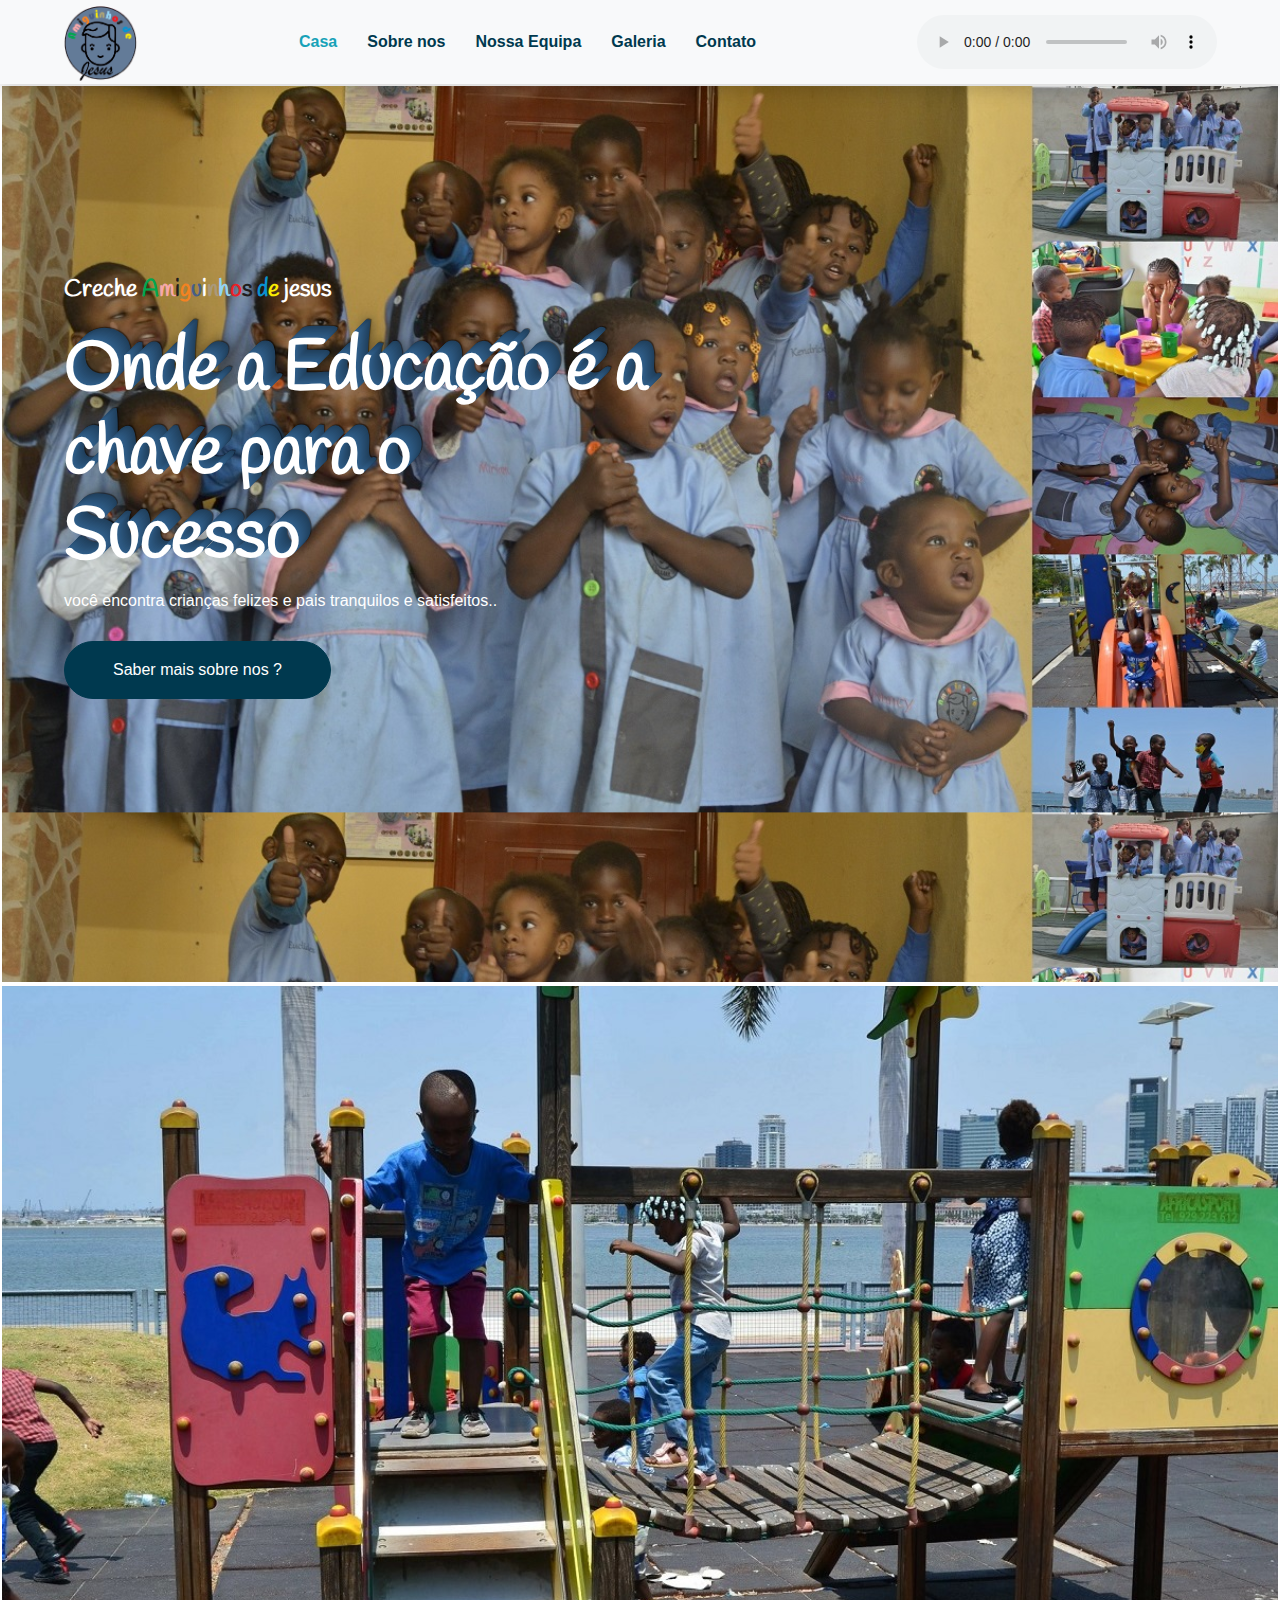
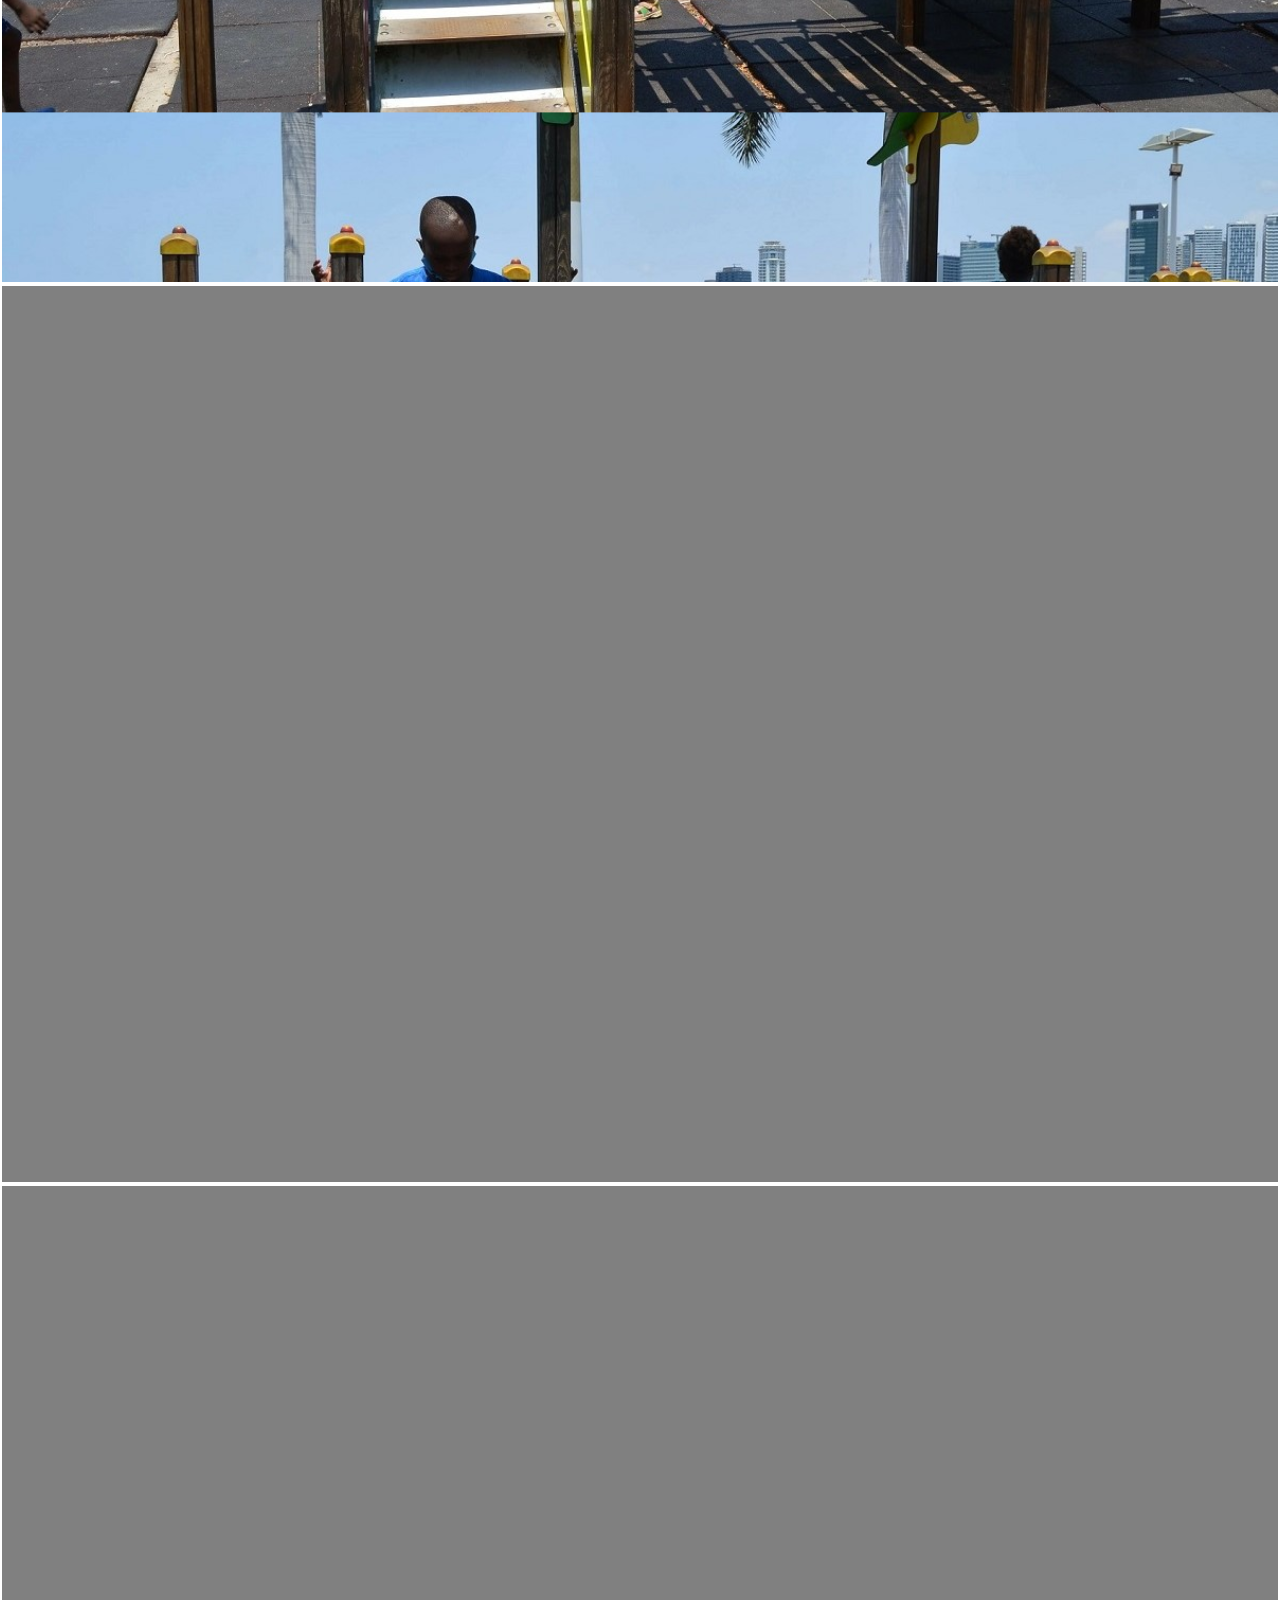
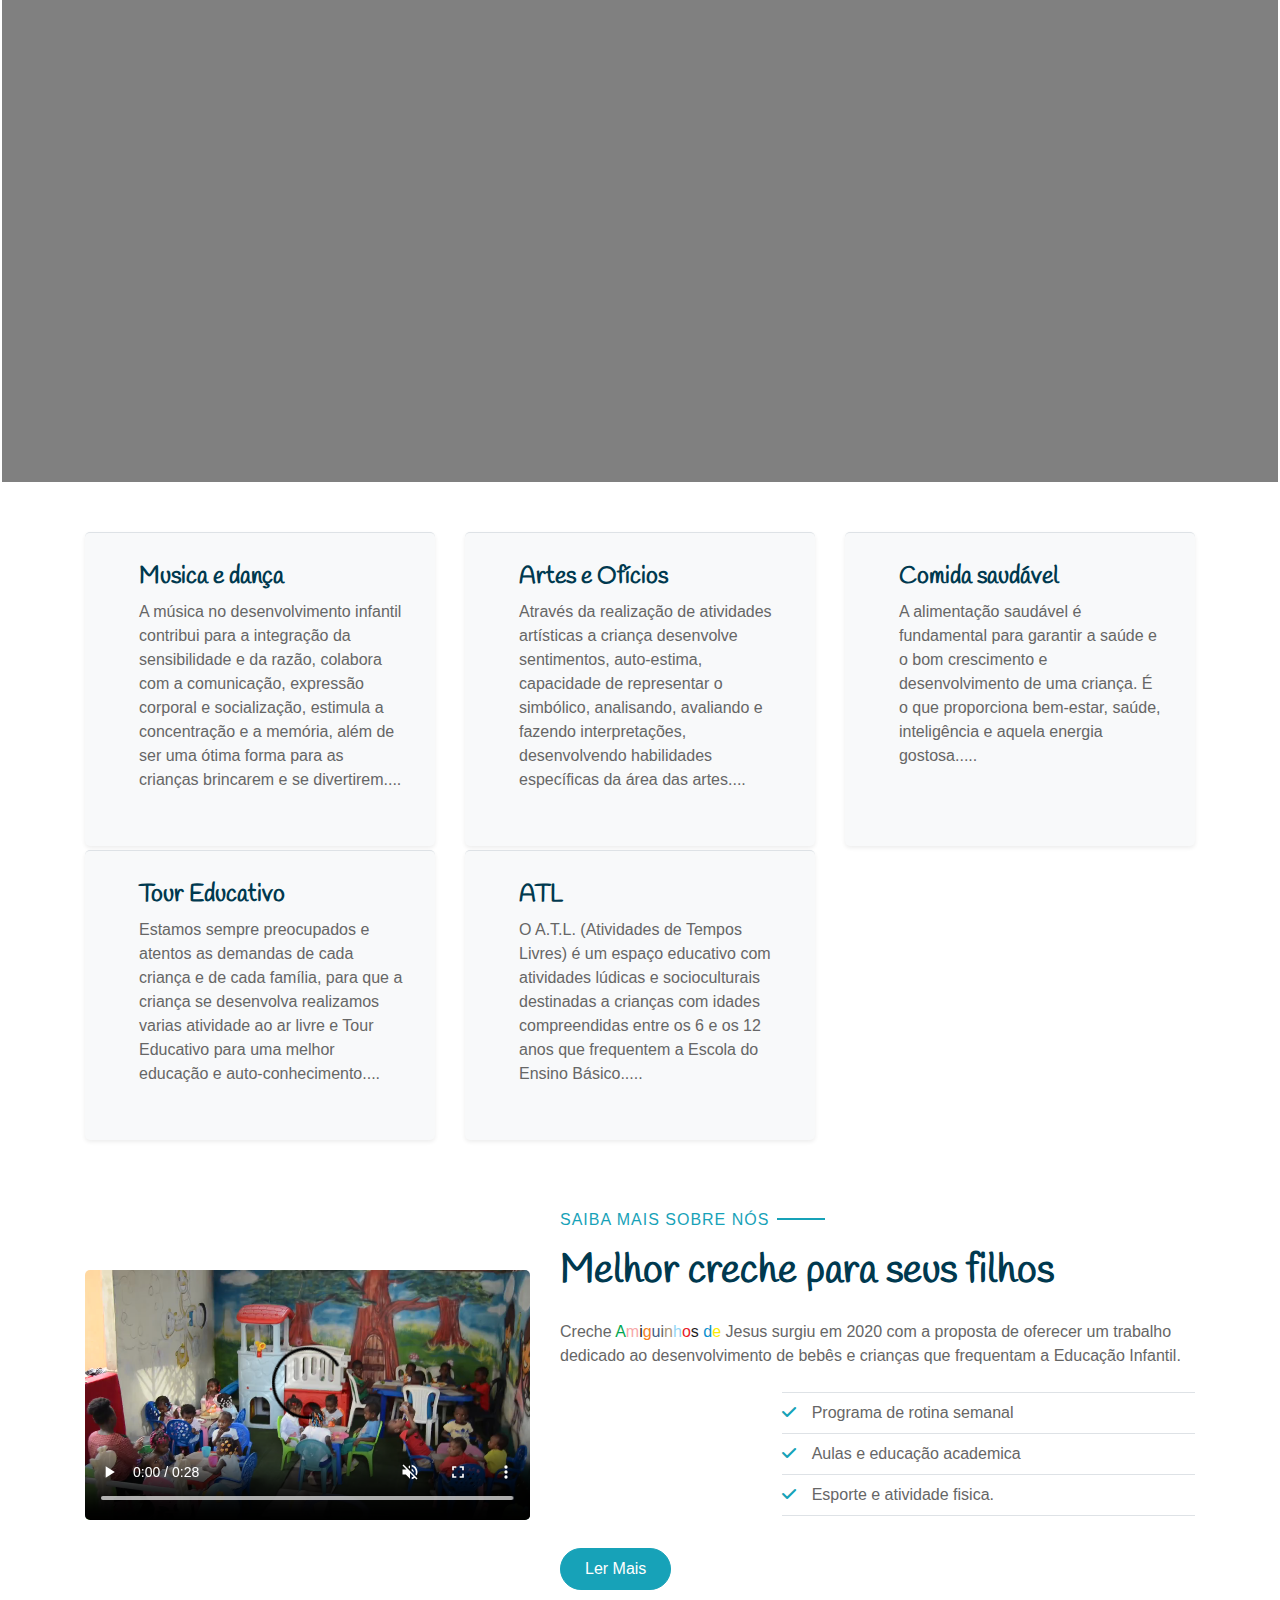
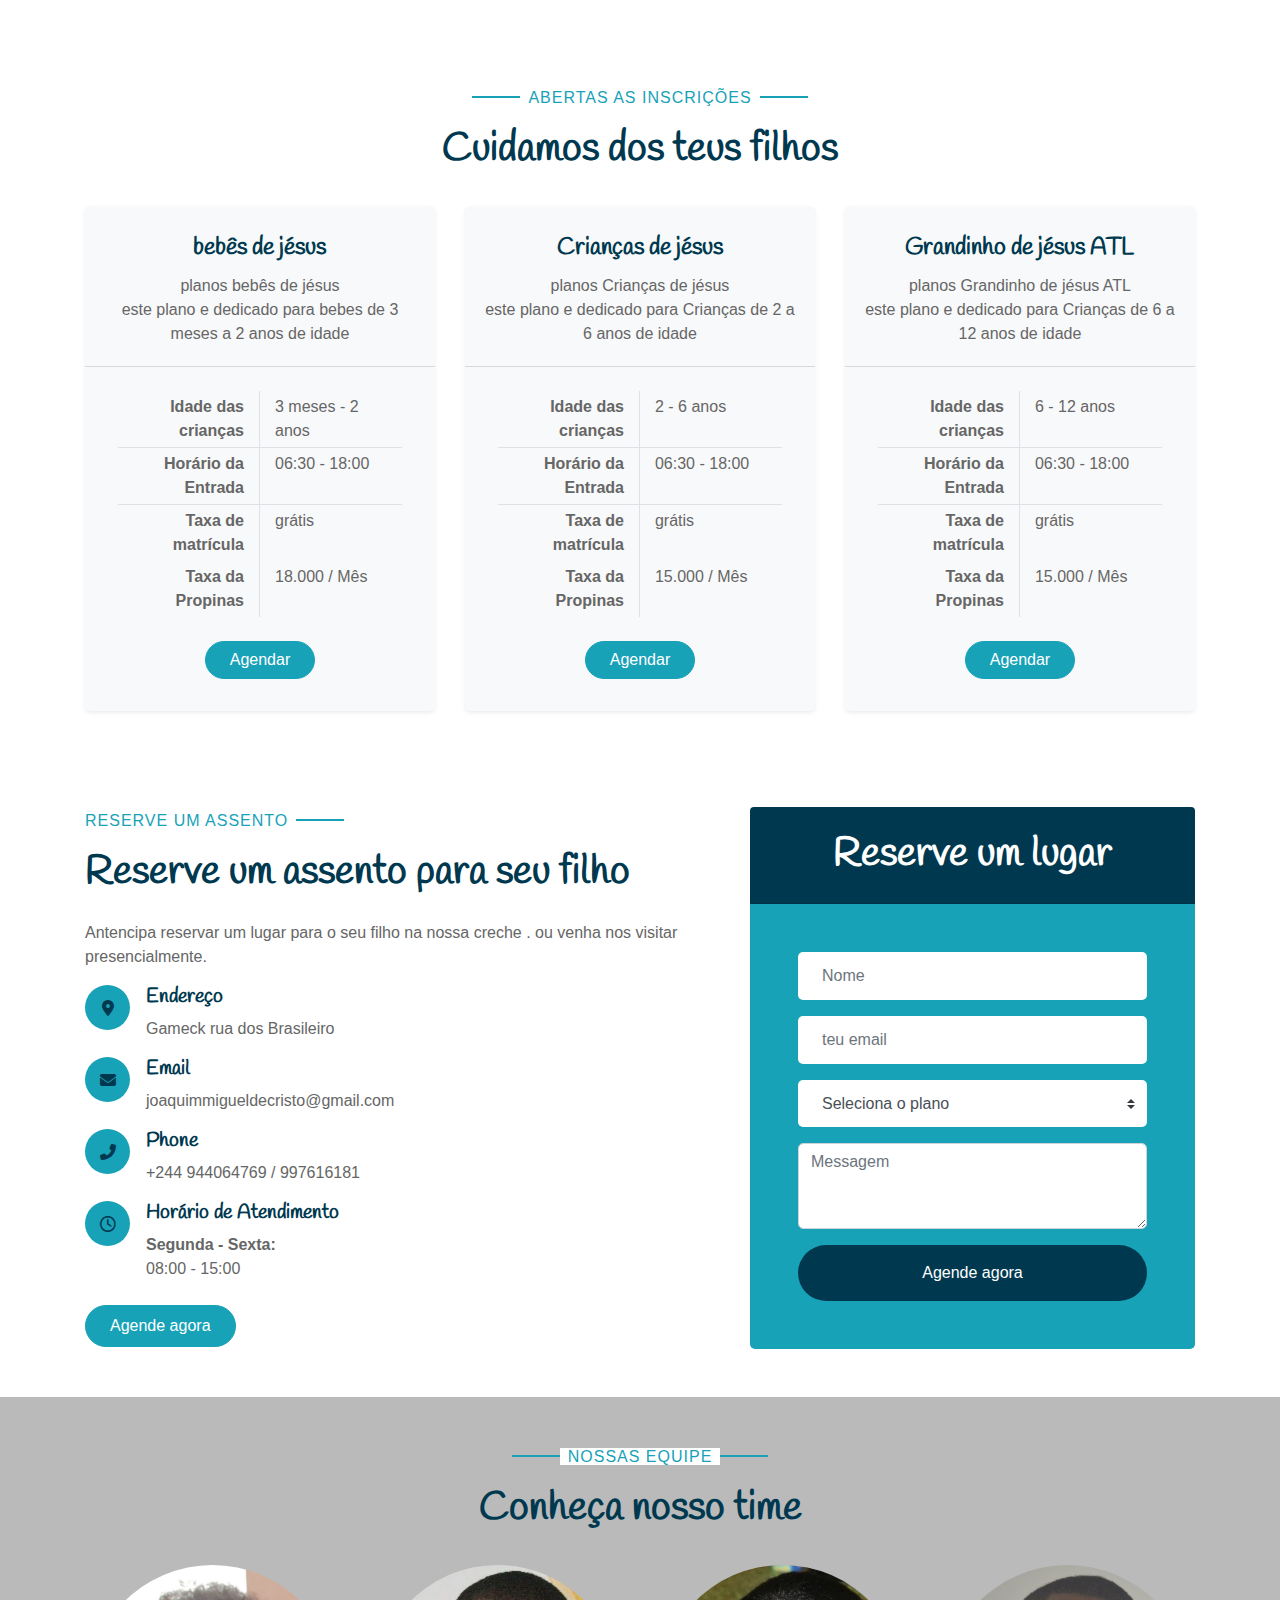
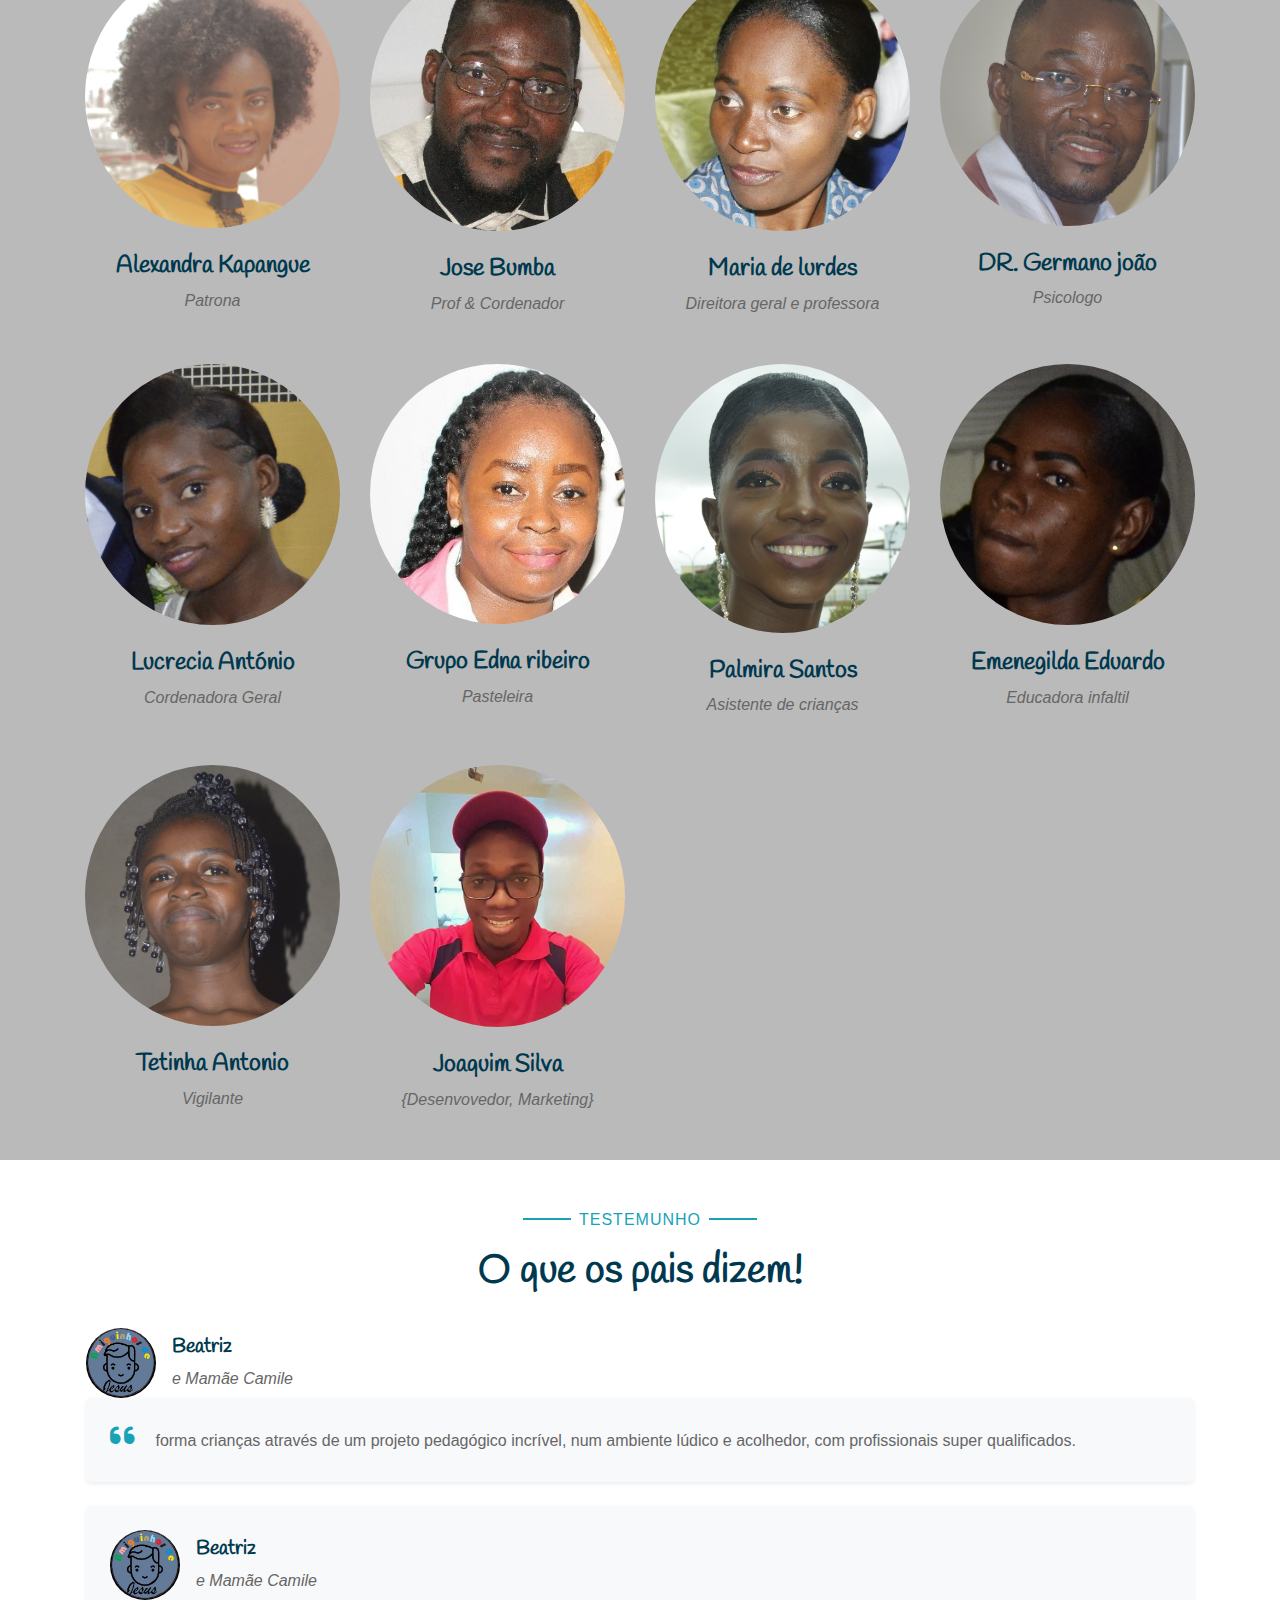
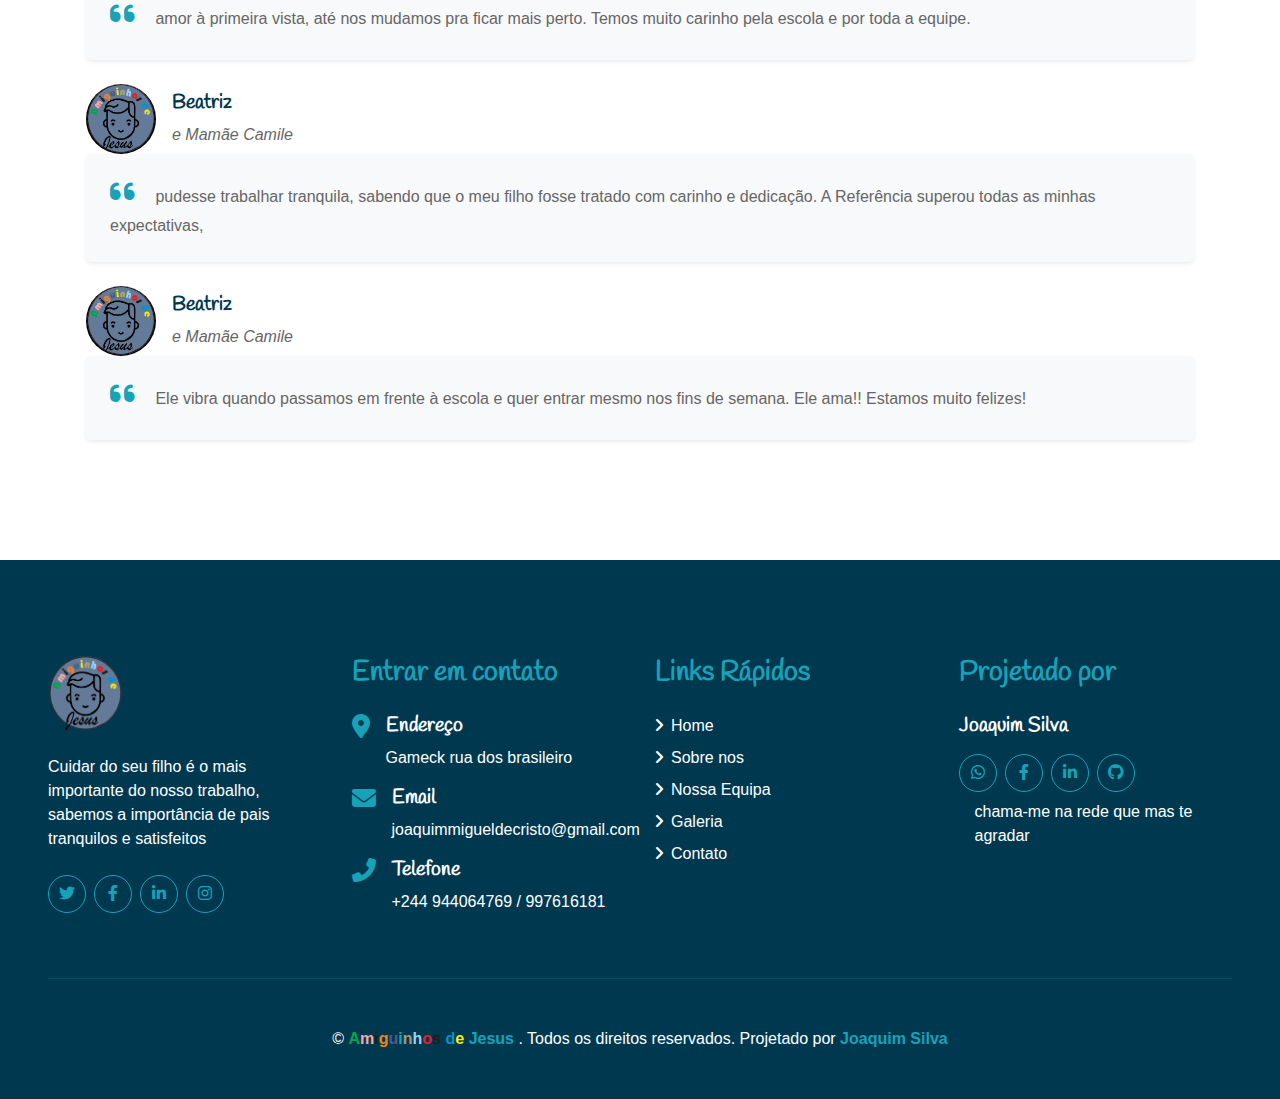
==== commit 3ea6b7b6: "5 commite" ====
--- a/index.html
+++ b/index.html
@@ -16,6 +16,10 @@
     <link rel="preconnect" href="https://fonts.gstatic.com">
     <link href="https://fonts.googleapis.com/css2?family=Handlee&family=Nunito&display=swap" rel="stylesheet">
 
+ <link
+    rel="stylesheet"
+    href="https://cdn.jsdelivr.net/npm/keen-slider@6.7.0/keen-slider.min.css"/>
+
     <!-- Font Awesome -->
  
     <link href="assets/css/fontawesome/css/all.min.css" rel="stylesheet">
@@ -25,6 +29,10 @@
     <link href="assets/css/adicional.css" rel="stylesheet">
 
     <script src="./assets/js/app.js" async type="module" defer></script>
+
+    <script src="https://cdn.jsdelivr.net/npm/keen-slider@6.7.0/keen-slider.min.js"></script>
+ 
+ 
 </head>
 
 <body>
--- a/assets/css/style.css
+++ b/assets/css/style.css
@@ -9864,3 +9864,4 @@
   padding: 0;
   list-style-type: none;
 }
+
--- a/assets/css/adicional.css
+++ b/assets/css/adicional.css
@@ -28,11 +28,13 @@
 }
 
 .bg-tamanha {
- 
+ position: absolute;
+ z-index: 2000;
+ top: 20%;
 }
 
 .letraTamanho {
- font-size: 75px;
+ font-size: 70px;
 }
 
 
@@ -115,6 +117,35 @@
   height: 100%;
 
 }
+
+ 
+ .galeria{
+  width: 100%;
+  height: 600px;
+  overflow: hidden;
+  outline: 3px solid black; 
+ }
+ 
+ .galeria .foto{
+  width: 500%;
+  animation: animacao 25s infinite ease-out;
+ }
+
+ .galeria .foto img{
+  width: 19.9%;
+ }
+
+ @keyframes animacao{
+  0%{ margin-left: 0 }
+  20%{ margin-left: 0 }
+  25%{ margin-left: -100% }
+  45%{ margin-left: -100% }
+  50%{ margin-left: -200% }
+  70%{ margin-left: -200% }
+  75%{ margin-left: -300% }
+  95%{ margin-left: -300% }
+  100%{ margin-left: 0% }
+ }
  
 @media (max-width: 1200px) {
   .noneImg {
@@ -122,9 +153,17 @@
   }
 }
 
-
 @media screen and (min-width: 260px) and (max-width: 1201px) {
 
+@keyframes slide{
+  0%{left: 0px}
+  20%{left: 0px}
+  30%{left: -400px}
+  50%{left: -400px}
+  60%{left: -800px}
+  90%{left: -800px}
+  100%{left: 0px}
+ }
   .sidebar {
       -moz-transition: all .5s;
       -o-transition: all .5s;
@@ -169,4 +208,77 @@
     padding: 16px 1px 0px 0px;
 }
 
-}+}
+
+
+
+
+
+
+body {
+  margin: 0;
+  font-family: "Inter", sans-serif;
+  -webkit-font-smoothing: antialiased;
+  -moz-osx-font-smoothing: grayscale;
+}
+[class^="number-slide"],
+[class*=" number-slide"] {
+  background: grey;
+  display: flex;
+  align-items: center;
+  justify-content: center;
+  font-size: 50px;
+  color: #fff;
+  font-weight: 500;
+  height: 3600px;
+  max-height: 100vh;
+}
+
+.number-slide1 {
+  background-image:
+  url("/assets/img/jms1.jpg");
+background-size: 100%;
+border: solid 2px;
+text-shadow: white 0px 0px 2px;
+}
+ 
+.number-slide2 {
+  background-image:
+  url("/assets/img/jms2.jpg");
+background-size: 100%;
+border: solid 2px;
+text-shadow: white 0px 0px 2px;
+}
+
+.number-slide3 {
+  background-image:
+  url("/assets/img/jms3.jpg");
+background-size: 100%;
+border: solid 2px;
+text-shadow: white 0px 0px 2px;
+}
+
+.number-slide4 {
+  background-image:
+  url("/assets/img/jms4.jpg");
+background-size: 100%;
+border: solid 2px;
+text-shadow: white 0px 0px 2px;
+}
+
+.number-slide5 {
+  background: rgb(255, 64, 156);
+  background: linear-gradient(
+    128deg,
+    rgba(255, 64, 156, 1) 0%,
+    rgba(255, 63, 63, 1) 100%
+  );
+}
+.number-slide6 {
+  background: rgb(64, 76, 255);
+  background: linear-gradient(
+    128deg,
+    rgba(64, 76, 255, 1) 0%,
+    rgba(174, 63, 255, 1) 100%
+  );
+}
